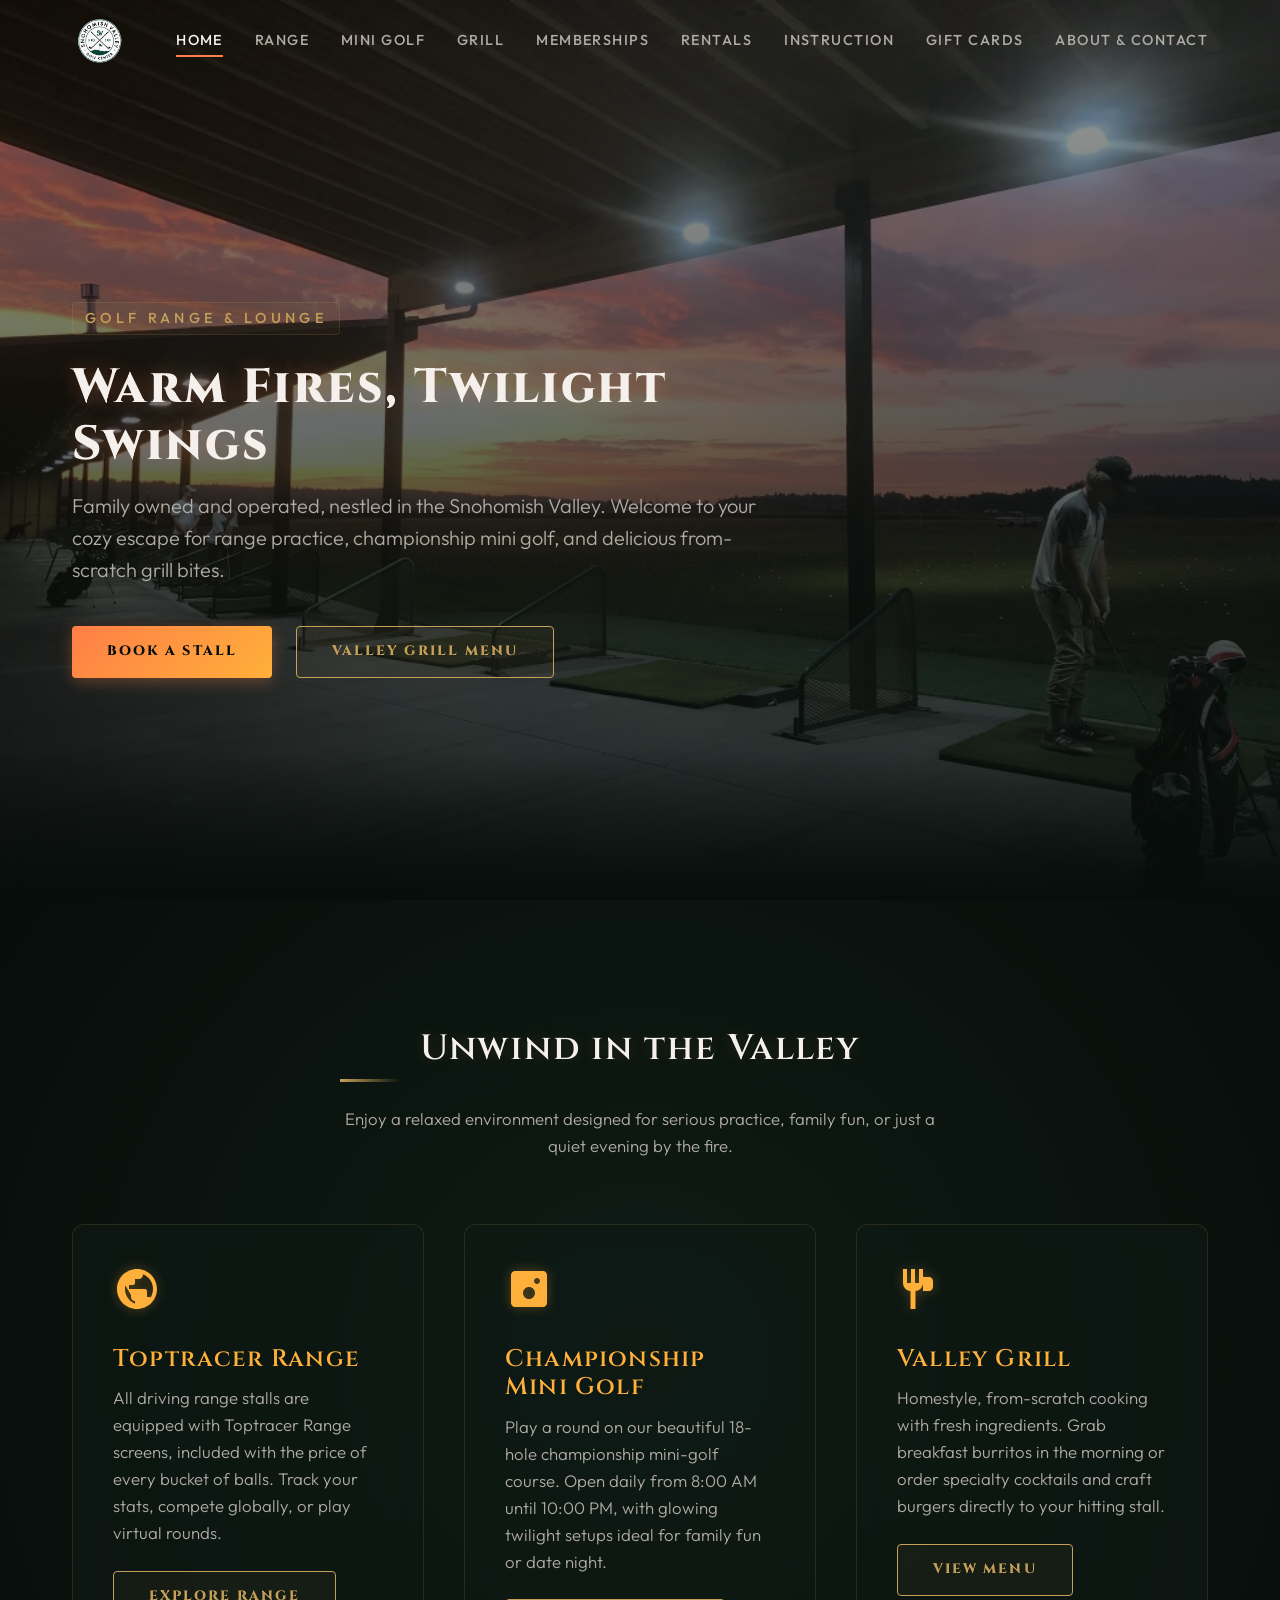
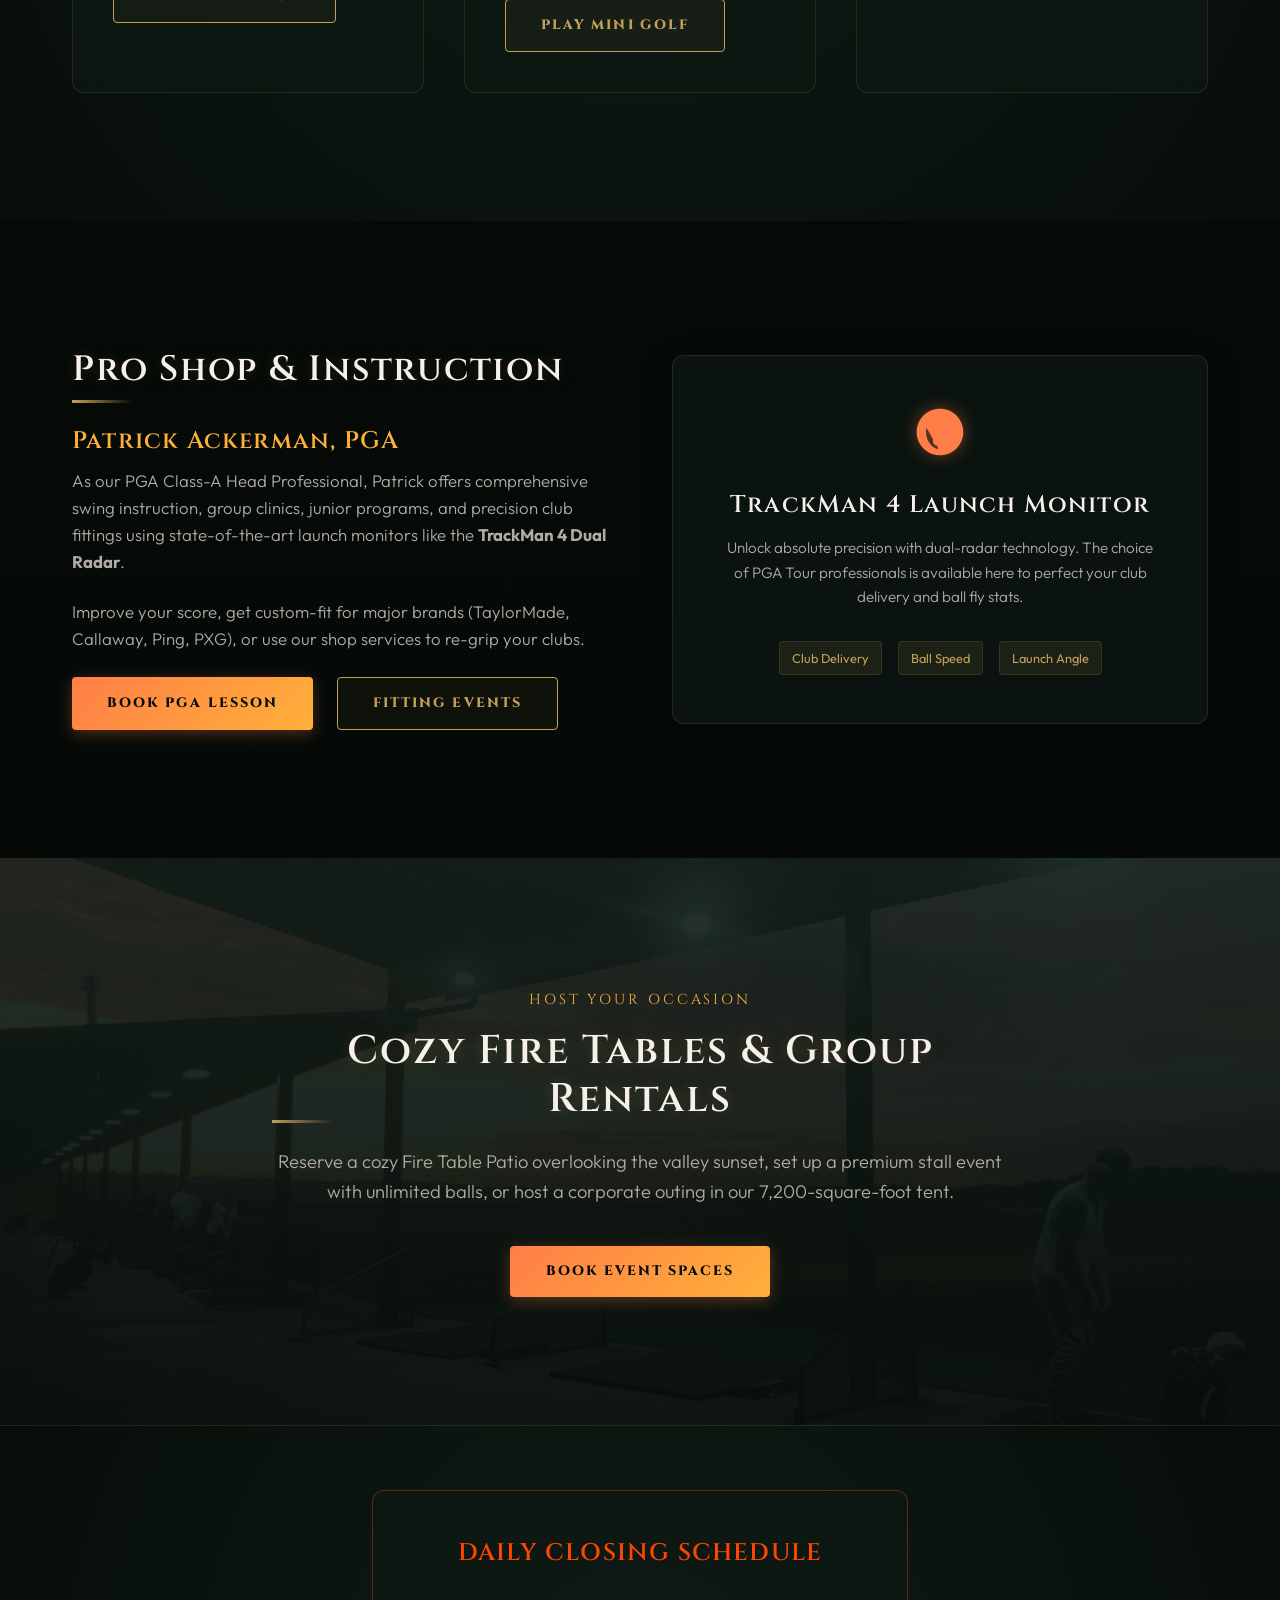
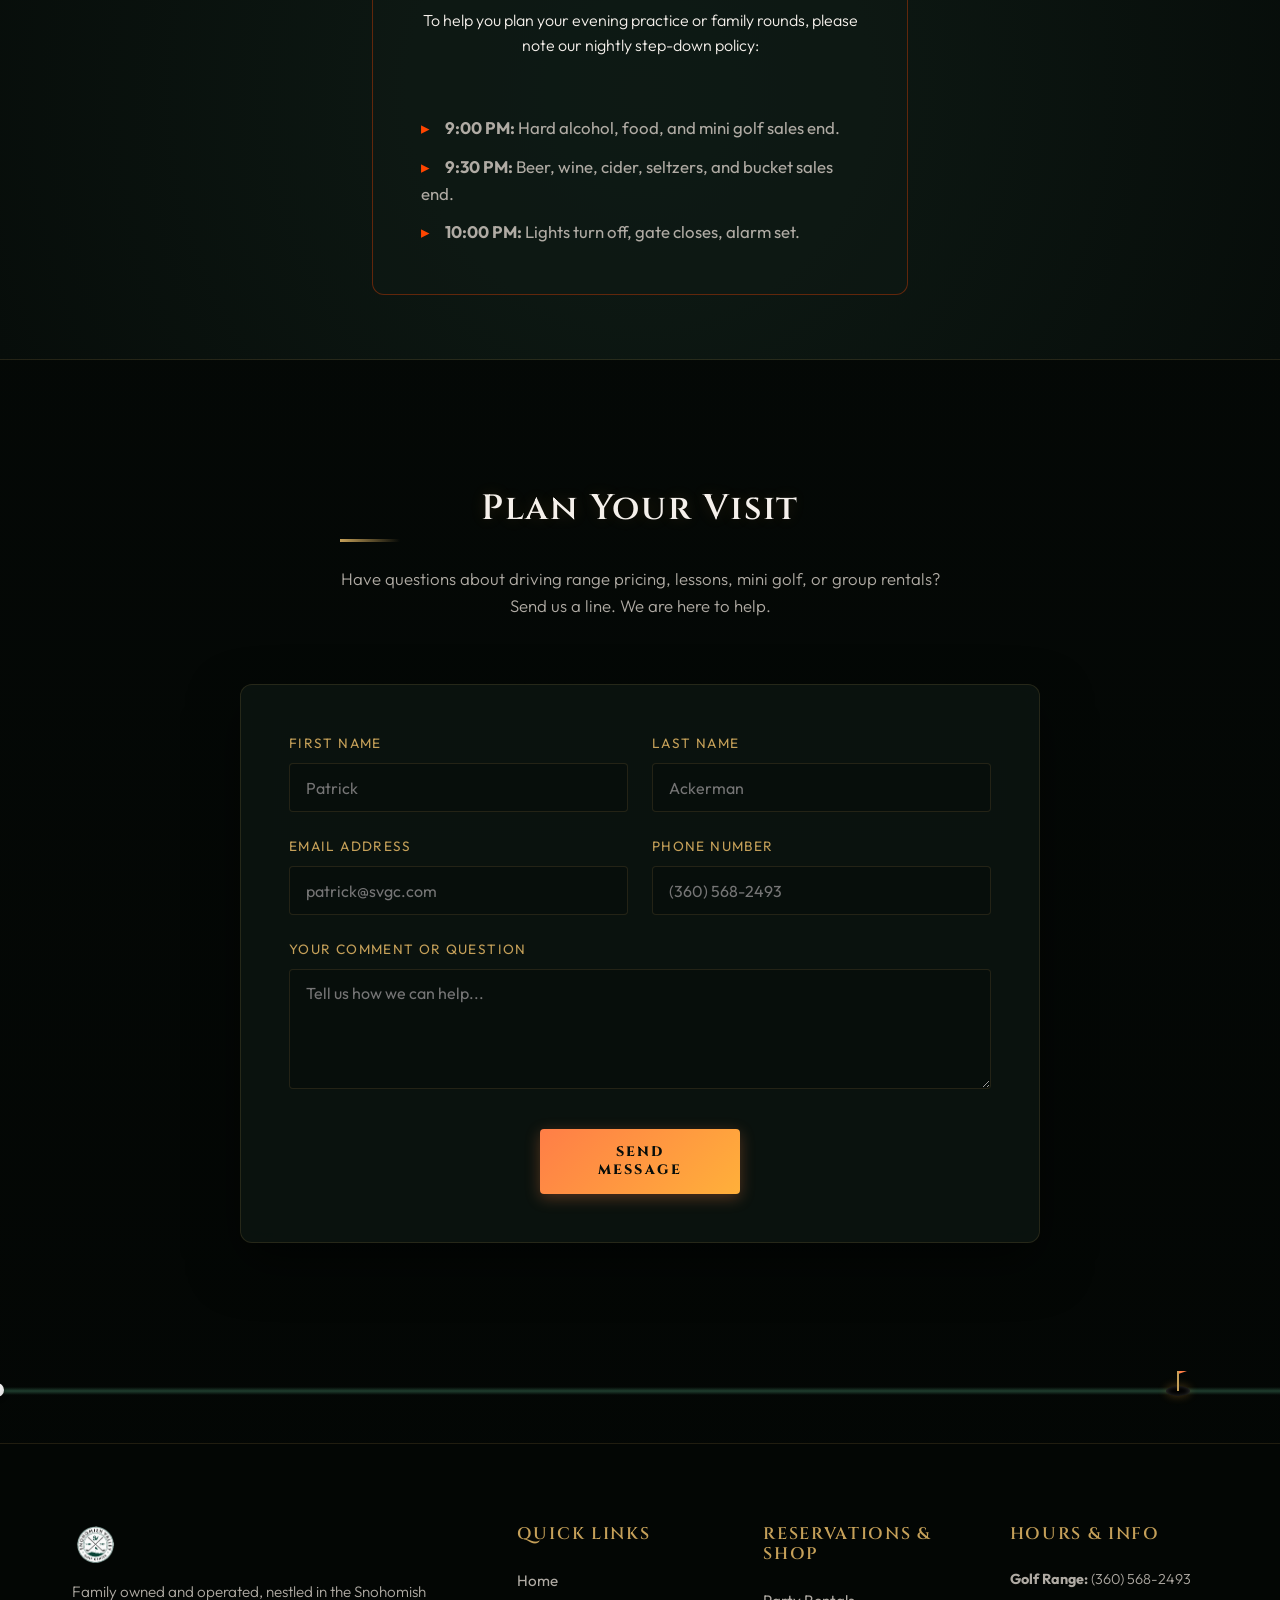
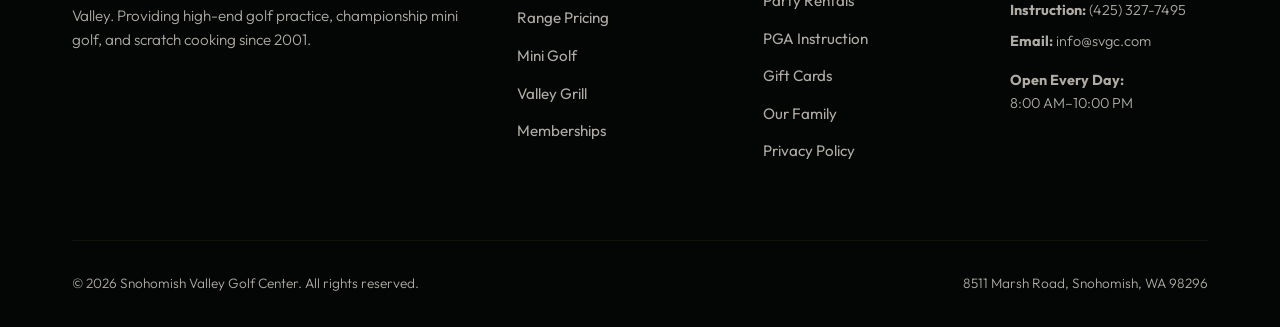
==== index.html @ 96630ccc "Add SVGC logo favicon to all 10 pages" ====
<!DOCTYPE html>
<html lang="en">
<head>
    <meta charset="UTF-8">
    <meta name="viewport" content="width=device-width, initial-scale=1.0">
    <meta name="description" content="Snohomish Valley Golf Center - Family-owned premier golf center in Snohomish, WA. Featuring all-stall Toptracer Range, 18-hole mini golf, TrackMan 4, Valley Grill, and PGA lessons.">
    <title>Snohomish Valley Golf Center | Sunset Range, Mini Golf & Grill</title>
    <link rel="icon" type="image/svg+xml" href="assets/svgc.svg">
    <link rel="stylesheet" href="style.css">
    
    <!-- Structured SEO Local Business Data -->
    <script type="application/ld+json">
    {
      "@context": "https://schema.org",
      "@type": "GolfCourse",
      "name": "Snohomish Valley Golf Center",
      "image": "assets/hero_sunset_range.jpg",
      "@id": "https://snohomishvalleygolfcenter.com/#golfcenter",
      "url": "https://snohomishvalleygolfcenter.com/",
      "telephone": "(360) 568-2493",
      "address": {
        "@type": "PostalAddress",
        "streetAddress": "8511 Marsh Road",
        "addressLocality": "Snohomish",
        "addressRegion": "WA",
        "postalCode": "98296",
        "addressCountry": "US"
      },
      "geo": {
        "@type": "GeoCoordinates",
        "latitude": 47.9022,
        "longitude": -122.1311
      },
      "openingHoursSpecification": {
        "@type": "OpeningHoursSpecification",
        "dayOfWeek": [
          "Monday",
          "Tuesday",
          "Wednesday",
          "Thursday",
          "Friday",
          "Saturday",
          "Sunday"
        ],
        "opens": "08:00",
        "closes": "22:00"
      },
      "sameAs": [
        "https://www.facebook.com/snohomishvalleygolfcenter"
      ]
    }
    </script>
</head>
<body>

    <!-- STICKY NAVIGATION HEADER -->
    <header>
        <div class="container navbar">
            <a href="index.html" class="logo">
                <img src="assets/svgc.svg" alt="Snohomish Valley Golf Center Logo" class="logo-img">
            </a>
            <button class="nav-toggle" aria-label="Toggle Menu">
                <span></span>
                <span></span>
                <span></span>
            </button>
            <ul class="nav-links">
                <li class="active"><a href="index.html">Home</a></li>
                <li><a href="toptracer.html">Range</a></li>
                <li><a href="mini-golf.html">Mini Golf</a></li>
                <li><a href="grill.html">Grill</a></li>
                <li><a href="memberships.html">Memberships</a></li>
                <li><a href="rentals.html">Rentals</a></li>
                <li><a href="pro-shop.html">Instruction</a></li>
                <li><a href="gift-cards.html">Gift Cards</a></li>
                <li><a href="about.html">About & Contact</a></li>
            </ul>
        </div>
    </header>

    <!-- HERO SECTION -->
    <section class="hero">
        <div class="container">
            <div class="hero-content">
                <span class="hero-tagline">Golf Range & Lounge</span>
                <h1>Warm Fires, Twilight Swings</h1>
                <p class="hero-desc">Family owned and operated, nestled in the Snohomish Valley. Welcome to your cozy escape for range practice, championship mini golf, and delicious from-scratch grill bites.</p>
                <div class="btn-group">
                    <a href="toptracer.html" class="btn btn-primary">Book a Stall</a>
                    <a href="grill.html" class="btn btn-secondary">Valley Grill Menu</a>
                </div>
            </div>
        </div>
    </section>

    <!-- CORE FEATURES SECTION -->
    <section class="section section-dark">
        <div class="container">
            <div style="text-align: center; max-width: 600px; margin: 0 auto 4rem auto;">
                <h2>Unwind in the Valley</h2>
                <p>Enjoy a relaxed environment designed for serious practice, family fun, or just a quiet evening by the fire.</p>
            </div>
            
            <div class="glass-grid">
                <!-- Card 1: Toptracer -->
                <div class="glass-card">
                    <svg class="glass-card-icon" viewBox="0 0 24 24">
                        <path d="M12 2C6.48 2 2 6.48 2 12s4.48 10 10 10 10-4.48 10-10S17.52 2 12 2zm1 17.93c-3.95-.49-7-3.85-7-7.93 0-.62.08-1.21.21-1.79L9 15v1c0 1.1.9 2 2 2v1.93zm6.9-2.54c-.26-.81-1-1.39-1.9-1.39h-1v-3c0-.55-.45-1-1-1H8v-2h2c.55 0 1-.45 1-1V7h2c1.1 0 2-.9 2-2v-.41c2.93 1.19 5 4.06 5 7.41 0 2.08-.8 3.97-2.1 5.39z"/>
                    </svg>
                    <h3>Toptracer Range</h3>
                    <p>All driving range stalls are equipped with Toptracer Range screens, included with the price of every bucket of balls. Track your stats, compete globally, or play virtual rounds.</p>
                    <a href="toptracer.html" class="btn btn-secondary">Explore Range</a>
                </div>

                <!-- Card 2: Mini Golf -->
                <div class="glass-card">
                    <svg class="glass-card-icon" viewBox="0 0 24 24">
                        <path d="M19 3H5c-1.1 0-2 .9-2 2v14c0 1.1.9 2 2 2h14c1.1 0 2-.9 2-2V5c0-1.1-.9-2-2-2zm-7 14c-1.66 0-3-1.34-3-3s1.34-3 3-3 3 1.34 3 3-1.34 3-3 3zm4-7.5c-.83 0-1.5-.67-1.5-1.5s.67-1.5 1.5-1.5 1.5.67 1.5 1.5-.67 1.5-1.5 1.5z"/>
                    </svg>
                    <h3>Championship Mini Golf</h3>
                    <p>Play a round on our beautiful 18-hole championship mini-golf course. Open daily from 8:00 AM until 10:00 PM, with glowing twilight setups ideal for family fun or date night.</p>
                    <a href="mini-golf.html" class="btn btn-secondary">Play Mini Golf</a>
                </div>

                <!-- Card 3: Valley Grill -->
                <div class="glass-card">
                    <svg class="glass-card-icon" viewBox="0 0 24 24">
                        <path d="M11 9H9V2H7v7H5V2H3v7c0 2.12 1.66 3.84 3.75 3.97V22h2.5v-9.03C11.34 12.84 13 11.12 13 9V2h-2v7zm5-3h-3v7h3c1.1 0 2-.9 2-2V8c0-1.1-.9-2-2-2z"/>
                    </svg>
                    <h3>Valley Grill</h3>
                    <p>Homestyle, from-scratch cooking with fresh ingredients. Grab breakfast burritos in the morning or order specialty cocktails and craft burgers directly to your hitting stall.</p>
                    <a href="grill.html" class="btn btn-secondary">View Menu</a>
                </div>
            </div>
        </div>
    </section>

    <!-- INSTRUCTION & CLUB SERVICES TEASER -->
    <section class="section">
        <div class="container">
            <div style="display: grid; grid-template-columns: 1fr 1fr; gap: 4rem; align-items: center;">
                <div>
                    <h2>Pro Shop & Instruction</h2>
                    <h3>Patrick Ackerman, PGA</h3>
                    <p>As our PGA Class-A Head Professional, Patrick offers comprehensive swing instruction, group clinics, junior programs, and precision club fittings using state-of-the-art launch monitors like the <strong>TrackMan 4 Dual Radar</strong>.</p>
                    <p>Improve your score, get custom-fit for major brands (TaylorMade, Callaway, Ping, PXG), or use our shop services to re-grip your clubs.</p>
                    <div class="btn-group">
                        <a href="pro-shop.html" class="btn btn-primary">Book PGA Lesson</a>
                        <a href="pro-shop.html#fittings" class="btn btn-secondary">Fitting Events</a>
                    </div>
                </div>
                <div style="background: var(--bg-card); border: 1px solid var(--border-color); border-radius: 12px; padding: 3rem; text-align: center; box-shadow: 0 10px 30px rgba(0,0,0,0.3);">
                    <svg viewBox="0 0 24 24" style="width: 56px; height: 56px; fill: var(--primary-sunset); margin-bottom: 1.5rem; filter: drop-shadow(0 0 8px rgba(255, 126, 71, 0.4));">
                        <path d="M12 2C6.48 2 2 6.48 2 12s4.48 10 10 10 10-4.48 10-10S17.52 2 12 2zm1 17.93c-3.95-.49-7-3.85-7-7.93 0-.62.08-1.21.21-1.79L9 15v1c0 1.1.9 2 2 2v1.93z"/>
                    </svg>
                    <h3 style="font-family: var(--font-heading); color: var(--text-cream); margin-bottom: 1rem;">TrackMan 4 Launch Monitor</h3>
                    <p style="font-size: 0.95rem; margin-bottom: 2rem;">Unlock absolute precision with dual-radar technology. The choice of PGA Tour professionals is available here to perfect your club delivery and ball fly stats.</p>
                    <div style="display: flex; gap: 1rem; justify-content: center; flex-wrap: wrap;">
                        <span style="font-size: 0.8rem; background: rgba(197, 160, 89, 0.1); border: 1px solid var(--border-color); padding: 0.35rem 0.75rem; border-radius: 4px; color: var(--brass-gold);">Club Delivery</span>
                        <span style="font-size: 0.8rem; background: rgba(197, 160, 89, 0.1); border: 1px solid var(--border-color); padding: 0.35rem 0.75rem; border-radius: 4px; color: var(--brass-gold);">Ball Speed</span>
                        <span style="font-size: 0.8rem; background: rgba(197, 160, 89, 0.1); border: 1px solid var(--border-color); padding: 0.35rem 0.75rem; border-radius: 4px; color: var(--brass-gold);">Launch Angle</span>
                    </div>
                </div>
            </div>
        </div>
    </section>

    <!-- EVENT PORTAL CTA -->
    <section class="section section-dark" style="background: linear-gradient(rgba(15, 28, 22, 0.9), rgba(7, 13, 10, 0.95)), url('assets/hero_sunset_range.jpg') no-repeat center center/cover;">
        <div class="container" style="text-align: center; max-width: 800px;">
            <span style="font-family: var(--font-heading); color: var(--secondary-amber); letter-spacing: 0.2em; font-size: 0.9rem; text-transform: uppercase;">Host Your Occasion</span>
            <h2 style="margin-top: 1rem; font-size: 2.5rem; border: none; padding: 0;">Cozy Fire Tables & Group Rentals</h2>
            <p style="margin: 1.5rem 0 2.5rem 0; font-size: 1.15rem;">Reserve a cozy Fire Table Patio overlooking the valley sunset, set up a premium stall event with unlimited balls, or host a corporate outing in our 7,200-square-foot tent.</p>
            <a href="rentals.html" class="btn btn-primary">Book Event Spaces</a>
        </div>
    </section>

    <!-- DAILY CLOSING SCHEDULE NOTICE -->
    <section class="section section-dark" style="padding: 4rem 0; border-top: 1px solid var(--border-color); border-bottom: 1px solid var(--border-color);">
        <div class="container" style="max-width: 600px;">
            <div class="flyer-card" style="border-color: rgba(255, 69, 0, 0.35); padding: 3rem; text-align: center;">
                <h3 style="font-family: var(--font-heading); color: var(--accent-fire); font-size: 1.5rem; margin-bottom: 1rem; border: none; padding: 0; text-transform: uppercase; letter-spacing: 0.05em;">Daily Closing Schedule</h3>
                <p style="font-size: 1rem; color: var(--text-cream); margin-bottom: 2rem; max-width: 500px; margin-left: auto; margin-right: auto;">To help you plan your evening practice or family rounds, please note our nightly step-down policy:</p>
                <ul style="font-size: 1.05rem; color: var(--text-muted); list-style: none; padding: 0; display: inline-flex; flex-direction: column; gap: 0.75rem; text-align: left;">
                    <li><span style="color: var(--accent-fire); margin-right: 0.75rem;">&#9656;</span> <strong>9:00 PM:</strong> Hard alcohol, food, and mini golf sales end.</li>
                    <li><span style="color: var(--accent-fire); margin-right: 0.75rem;">&#9656;</span> <strong>9:30 PM:</strong> Beer, wine, cider, seltzers, and bucket sales end.</li>
                    <li><span style="color: var(--accent-fire); margin-right: 0.75rem;">&#9656;</span> <strong>10:00 PM:</strong> Lights turn off, gate closes, alarm set.</li>
                </ul>
            </div>
        </div>
    </section>

    <!-- CONTACT FORM SECTION -->
    <section class="section" id="contact">
        <div class="container">
            <div style="text-align: center; max-width: 600px; margin: 0 auto 4rem auto;">
                <h2>Plan Your Visit</h2>
                <p>Have questions about driving range pricing, lessons, mini golf, or group rentals? Send us a line. We are here to help.</p>
            </div>
            
            <div class="contact-form-wrapper">
                <form class="svgc-form" id="mainContactForm">
                    <div class="form-grid">
                        <div class="form-group">
                            <label for="firstName">First Name</label>
                            <input type="text" id="firstName" class="form-control" placeholder="Patrick" required>
                        </div>
                        <div class="form-group">
                            <label for="lastName">Last Name</label>
                            <input type="text" id="lastName" class="form-control" placeholder="Ackerman" required>
                        </div>
                        <div class="form-group">
                            <label for="email">Email Address</label>
                            <input type="email" id="email" class="form-control" placeholder="patrick@svgc.com" required>
                        </div>
                        <div class="form-group">
                            <label for="phone">Phone Number</label>
                            <input type="tel" id="phone" class="form-control" placeholder="(360) 568-2493">
                        </div>
                        <div class="form-group form-full">
                            <label for="message">Your Comment or Question</label>
                            <textarea id="message" class="form-control" placeholder="Tell us how we can help..." required></textarea>
                        </div>
                        <div class="form-full" style="text-align: center; margin-top: 1rem;">
                            <button type="submit" class="btn btn-primary" style="width: 200px;">Send Message</button>
                        </div>
                    </div>
                </form>
            </div>
        </div>
    </section>

    <!-- PERFECT PUTT ANIMATED SEPARATOR -->
    <div class="putt-track-container">
        <div class="putt-track">
            <div class="putt-ball"></div>
            <div class="putt-hole"></div>
            <div class="putt-flag"></div>
        </div>
    </div>

    <!-- GLOBAL FOOTER -->
    <footer>
        <div class="container">
            <div class="footer-grid">
                <div class="footer-info-col">
                    <a href="index.html" class="logo" style="margin-bottom: 1rem;">
                        <img src="assets/svgc.svg" alt="Snohomish Valley Golf Center Logo" class="logo-img" style="height: 40px;">
                    </a>
                    <p>Family owned and operated, nestled in the Snohomish Valley. Providing high-end golf practice, championship mini golf, and scratch cooking since 2001.</p>
                </div>
                <div class="footer-col">
                    <h4>Quick Links</h4>
                    <ul class="footer-links">
                        <li><a href="index.html">Home</a></li>
                        <li><a href="toptracer.html">Range Pricing</a></li>
                        <li><a href="mini-golf.html">Mini Golf</a></li>
                        <li><a href="grill.html">Valley Grill</a></li>
                        <li><a href="memberships.html">Memberships</a></li>
                    </ul>
                </div>
                <div class="footer-col">
                    <h4>Reservations & Shop</h4>
                    <ul class="footer-links">
                        <li><a href="rentals.html">Party Rentals</a></li>
                        <li><a href="pro-shop.html">PGA Instruction</a></li>
                        <li><a href="gift-cards.html">Gift Cards</a></li>
                        <li><a href="about.html">Our Family</a></li>
                        <li><a href="privacy.html">Privacy Policy</a></li>
                    </ul>
                </div>
                <div class="footer-col">
                    <h4>Hours & Info</h4>
                    <p style="font-size: 0.9rem; margin-bottom: 0.5rem;"><strong>Golf Range:</strong> (360) 568-2493</p>
                    <p style="font-size: 0.9rem; margin-bottom: 0.5rem;"><strong>Instruction:</strong> (425) 327-7495</p>
                    <p style="font-size: 0.9rem; margin-bottom: 1rem;"><strong>Email:</strong> info@svgc.com</p>
                    <p style="font-size: 0.9rem;"><strong>Open Every Day:</strong><br>8:00 AM–10:00 PM</p>
                </div>
            </div>
            <div class="footer-bottom">
                <p>&copy; 2026 Snohomish Valley Golf Center. All rights reserved.</p>
                <p>8511 Marsh Road, Snohomish, WA 98296</p>
            </div>
        </div>
    </footer>

    <script src="app.js"></script>
</body>
</html>
---- style.css ----
@import url('https://fonts.googleapis.com/css2?family=Cinzel:wght@400;600;800&family=Outfit:wght@300;400;500;700&display=swap');

/* --- DESIGN SYSTEM TOKENS --- */
:root {
    /* Color Palette */
    --bg-dark: #070d0a;          /* Deep forest-black */
    --bg-dark-gradient: linear-gradient(180deg, #070d0a 0%, #030604 100%);
    --bg-card: rgba(15, 26, 21, 0.65); /* Glassmorphic dark emerald-tinted panel */
    --bg-card-hover: rgba(22, 38, 31, 0.8);
    
    --primary-sunset: #ff7e47;   /* Rich sunset orange */
    --secondary-amber: #ffb03a;  /* Warm twilight amber */
    --accent-fire: #ff4500;      /* Glowing ember orange */
    --brass-gold: #c5a059;       /* Brass metal accent */
    --grass-green: #1f3d2e;      /* Muted turf green */
    
    --text-cream: #f5f0eb;       /* Soft glowing text */
    --text-muted: #b0aba4;       /* Muted gray-gold text */
    --border-color: rgba(197, 160, 89, 0.15); /* Muted brass outline */
    --border-hover: rgba(197, 160, 89, 0.4);
    
    /* Typography */
    --font-heading: 'Cinzel', serif;
    --font-body: 'Outfit', sans-serif;
    
    /* Layout */
    --container-width: 1200px;
    --header-height: 80px;
    --transition-smooth: all 0.4s cubic-bezier(0.16, 1, 0.3, 1);
}

/* --- BASE & RESET --- */
* {
    margin: 0;
    padding: 0;
    box-sizing: border-box;
}

html {
    scroll-behavior: smooth;
    font-size: 16px;
    background-color: var(--bg-dark);
}

body {
    font-family: var(--font-body);
    background: var(--bg-dark-gradient);
    color: var(--text-cream);
    line-height: 1.6;
    overflow-x: hidden;
    -webkit-font-smoothing: antialiased;
}

/* --- TYPOGRAPHY --- */
h1, h2, h3, h4, h5, h6 {
    font-family: var(--font-heading);
    color: var(--text-cream);
    font-weight: 600;
    letter-spacing: 0.05em;
    line-height: 1.2;
}

h1 {
    font-size: 3rem;
    font-weight: 800;
    text-shadow: 0 0 20px rgba(255, 126, 71, 0.3);
    margin-bottom: 1rem;
}

h2 {
    font-size: 2.2rem;
    text-shadow: 0 0 15px rgba(255, 176, 58, 0.15);
    position: relative;
    padding-bottom: 0.75rem;
    margin-bottom: 1.5rem;
}

h2::after {
    content: '';
    position: absolute;
    bottom: 0;
    left: 0;
    width: 60px;
    height: 3px;
    background: linear-gradient(90deg, var(--brass-gold), transparent);
}

h3 {
    font-size: 1.5rem;
    color: var(--secondary-amber);
    margin-bottom: 0.75rem;
}

p {
    font-size: 1.05rem;
    color: var(--text-muted);
    font-weight: 300;
    margin-bottom: 1.5rem;
}

a {
    color: var(--brass-gold);
    text-decoration: none;
    transition: var(--transition-smooth);
}

a:hover {
    color: var(--primary-sunset);
}

/* --- STRUCTURE --- */
.container {
    max-width: var(--container-width);
    margin: 0 auto;
    padding: 0 2rem;
    width: 100%;
}

.section {
    padding: 8rem 0;
    position: relative;
}

.section-dark {
    background: radial-gradient(circle at center, #0f1c16 0%, #070d0a 100%);
}

/* --- HEADER & NAVIGATION --- */
header {
    position: fixed;
    top: 0;
    left: 0;
    width: 100%;
    height: var(--header-height);
    z-index: 1000;
    transition: var(--transition-smooth);
    border-bottom: 1px solid transparent;
}

header.scrolled {
    background: rgba(7, 13, 10, 0.85);
    backdrop-filter: blur(12px);
    border-bottom: 1px solid var(--border-color);
    box-shadow: 0 10px 30px rgba(0, 0, 0, 0.5);
}

.navbar {
    display: flex;
    justify-content: space-between;
    align-items: center;
    height: 100%;
}

.logo {
    display: flex;
    align-items: center;
    gap: 0.75rem;
}

.logo-img {
    height: 48px;
    width: auto;
    max-height: 100%;
    transition: var(--transition-smooth);
}

.logo-img:hover {
    filter: drop-shadow(0 0 8px rgba(255, 176, 58, 0.4));
}

.logo-icon {
    width: 32px;
    height: 32px;
    fill: var(--primary-sunset);
    filter: drop-shadow(0 0 8px var(--primary-sunset));
}

.logo-text {
    font-family: var(--font-heading);
    font-size: 1.25rem;
    font-weight: 800;
    text-transform: uppercase;
    letter-spacing: 0.1em;
    color: var(--text-cream);
    display: flex;
    flex-direction: column;
}

.logo-sub {
    font-size: 0.65rem;
    font-family: var(--font-body);
    color: var(--brass-gold);
    letter-spacing: 0.2em;
}

.nav-links {
    display: flex;
    gap: 2rem;
    list-style: none;
    align-items: center;
}

.nav-links a {
    font-size: 0.9rem;
    font-weight: 500;
    text-transform: uppercase;
    letter-spacing: 0.1em;
    color: var(--text-muted);
    padding: 0.5rem 0;
    position: relative;
}

.nav-links a::after {
    content: '';
    position: absolute;
    bottom: 0;
    left: 0;
    width: 0;
    height: 2px;
    background: var(--primary-sunset);
    transition: var(--transition-smooth);
}

.nav-links a:hover,
.nav-links li.active a {
    color: var(--text-cream);
}

.nav-links a:hover::after,
.nav-links li.active a::after {
    width: 100%;
}

/* Mobile Nav Toggle */
.nav-toggle {
    display: none;
    background: none;
    border: none;
    cursor: pointer;
    padding: 0.5rem;
}

.nav-toggle span {
    display: block;
    width: 25px;
    height: 2px;
    background-color: var(--text-cream);
    margin: 5px 0;
    transition: var(--transition-smooth);
}

/* --- HERO BANNER --- */
.hero {
    min-height: 100vh;
    display: flex;
    align-items: center;
    position: relative;
    overflow: hidden;
    padding-top: var(--header-height);
    background: linear-gradient(rgba(7, 13, 10, 0.4), rgba(7, 13, 10, 0.85)), url('assets/hero_sunset_range.jpg') no-repeat center center/cover;
}

.hero::after {
    content: '';
    position: absolute;
    bottom: 0;
    left: 0;
    width: 100%;
    height: 150px;
    background: linear-gradient(to top, var(--bg-dark), transparent);
    z-index: 2;
}

.hero-content {
    position: relative;
    z-index: 3;
    max-width: 700px;
}

.hero-tagline {
    font-size: 0.9rem;
    text-transform: uppercase;
    letter-spacing: 0.3em;
    color: var(--brass-gold);
    margin-bottom: 1.5rem;
    font-weight: 500;
    display: inline-block;
    padding: 0.25rem 0.75rem;
    border: 1px solid var(--border-color);
    background: rgba(197, 160, 89, 0.05);
    border-radius: 4px;
}

.hero-desc {
    font-size: 1.25rem;
    color: var(--text-muted);
    margin-bottom: 2.5rem;
}

/* --- GLASS CARDS & LAYOUTS --- */
.glass-grid {
    display: grid;
    grid-template-columns: repeat(auto-fit, minmax(320px, 1fr));
    gap: 2.5rem;
    margin-top: 3.5rem;
}

.glass-card {
    background: var(--bg-card);
    backdrop-filter: blur(12px);
    -webkit-backdrop-filter: blur(12px);
    border: 1px solid var(--border-color);
    border-radius: 12px;
    padding: 2.5rem;
    transition: var(--transition-smooth);
    position: relative;
    overflow: hidden;
}

.glass-card::before {
    content: '';
    position: absolute;
    top: 0;
    left: 0;
    width: 100%;
    height: 100%;
    background: linear-gradient(135deg, rgba(255, 126, 71, 0.05), transparent 60%);
    opacity: 0;
    transition: var(--transition-smooth);
}

.glass-card:hover {
    transform: translateY(-8px);
    border-color: var(--border-hover);
    box-shadow: 0 15px 40px rgba(0, 0, 0, 0.4), 0 0 20px rgba(255, 126, 71, 0.1);
}

.glass-card:hover::before {
    opacity: 1;
}

.glass-card-icon {
    width: 48px;
    height: 48px;
    fill: var(--secondary-amber);
    margin-bottom: 1.5rem;
    filter: drop-shadow(0 0 6px rgba(255, 176, 58, 0.3));
}

/* --- BUTTONS (SVGC STYLE) --- */
.btn {
    display: inline-flex;
    align-items: center;
    justify-content: center;
    padding: 0.9rem 2.2rem;
    font-family: var(--font-heading);
    font-size: 0.85rem;
    font-weight: 800;
    text-transform: uppercase;
    letter-spacing: 0.15em;
    border-radius: 4px;
    cursor: pointer;
    transition: var(--transition-smooth);
    position: relative;
    overflow: hidden;
}

.btn-primary {
    background: linear-gradient(135deg, var(--primary-sunset) 0%, var(--secondary-amber) 100%);
    color: #070d0a;
    border: none;
    box-shadow: 0 4px 15px rgba(255, 126, 71, 0.3);
}

.btn-primary:hover {
    transform: translateY(-2px);
    box-shadow: 0 6px 20px rgba(255, 126, 71, 0.5), 0 0 15px rgba(255, 176, 58, 0.2);
}

.btn-secondary {
    background: transparent;
    color: var(--brass-gold);
    border: 1px solid var(--brass-gold);
    background: rgba(197, 160, 89, 0.05);
}

.btn-secondary:hover {
    background: var(--brass-gold);
    color: #070d0a;
    transform: translateY(-2px);
    box-shadow: 0 4px 15px rgba(197, 160, 89, 0.3);
}

.btn-group {
    display: flex;
    gap: 1.5rem;
    flex-wrap: wrap;
}

/* --- FORMS & INPUTS --- */
.contact-form-wrapper {
    background: var(--bg-card);
    backdrop-filter: blur(12px);
    -webkit-backdrop-filter: blur(12px);
    border: 1px solid var(--border-color);
    border-radius: 12px;
    padding: 3rem;
    max-width: 800px;
    margin: 0 auto;
    box-shadow: 0 20px 50px rgba(0,0,0,0.5);
}

.form-grid {
    display: grid;
    grid-template-columns: repeat(2, 1fr);
    gap: 1.5rem;
}

.form-full {
    grid-column: span 2;
}

.form-group {
    display: flex;
    flex-direction: column;
    gap: 0.5rem;
}

.form-group label {
    font-size: 0.85rem;
    text-transform: uppercase;
    letter-spacing: 0.1em;
    color: var(--brass-gold);
}

.form-control {
    background: rgba(7, 13, 10, 0.6);
    border: 1px solid var(--border-color);
    border-radius: 4px;
    padding: 0.85rem 1rem;
    font-family: var(--font-body);
    font-size: 1rem;
    color: var(--text-cream);
    outline: none;
    transition: var(--transition-smooth);
}

.form-control:focus {
    border-color: var(--secondary-amber);
    box-shadow: 0 0 10px rgba(255, 176, 58, 0.2);
    background: rgba(7, 13, 10, 0.9);
}

textarea.form-control {
    resize: vertical;
    min-height: 120px;
}

/* --- FOOTER & PERFECT PUTT ANIMATION --- */
footer {
    background: #030604;
    border-top: 1px solid var(--border-color);
    padding: 5rem 0 2rem 0;
    position: relative;
    overflow: hidden;
}

.footer-grid {
    display: grid;
    grid-template-columns: 2fr repeat(3, 1fr);
    gap: 3rem;
    margin-bottom: 4rem;
}

.footer-info-col p {
    margin-top: 1rem;
    font-size: 0.95rem;
}

.footer-col h4 {
    font-size: 1.05rem;
    margin-bottom: 1.5rem;
    color: var(--brass-gold);
    text-transform: uppercase;
    letter-spacing: 0.1em;
}

.footer-links {
    list-style: none;
}

.footer-links li {
    margin-bottom: 0.75rem;
}

.footer-links a {
    color: var(--text-muted);
    font-size: 0.95rem;
}

.footer-links a:hover {
    color: var(--primary-sunset);
    padding-left: 5px;
}

.footer-bottom {
    border-top: 1px solid rgba(197, 160, 89, 0.08);
    padding-top: 2rem;
    display: flex;
    justify-content: space-between;
    align-items: center;
    flex-wrap: wrap;
    gap: 1rem;
}

.footer-bottom p {
    font-size: 0.85rem;
    margin: 0;
}

/* Perfect Putt Track */
.putt-track-container {
    width: 100%;
    height: 40px;
    background: linear-gradient(180deg, transparent 40%, var(--grass-green) 50%, transparent 60%);
    position: relative;
    margin-bottom: 2rem;
    overflow: hidden;
}

.putt-track {
    max-width: var(--container-width);
    margin: 0 auto;
    position: relative;
    height: 100%;
}

.putt-hole {
    position: absolute;
    right: 50px;
    top: 50%;
    transform: translateY(-50%);
    width: 24px;
    height: 10px;
    background: #000;
    border-radius: 50%;
    box-shadow: inset 0 0 5px rgba(255,255,255,0.2), 0 0 10px rgba(255, 176, 58, 0.3);
}

.putt-flag {
    position: absolute;
    right: 61px;
    bottom: 20px;
    width: 2px;
    height: 25px;
    background-color: var(--brass-gold);
    transform-origin: bottom center;
}

.putt-flag::after {
    content: '';
    position: absolute;
    left: 2px;
    top: 0;
    width: 12px;
    height: 8px;
    background-color: var(--primary-sunset);
    clip-path: polygon(0 0, 100% 50%, 0 100%);
}

.putt-ball {
    position: absolute;
    left: -50px;
    top: 12px;
    width: 14px;
    height: 14px;
    background: radial-gradient(circle at 30% 30%, #ffffff 0%, #d8d8d8 100%);
    border-radius: 50%;
    box-shadow: 0 2px 4px rgba(0,0,0,0.5);
    animation: roll-putt 12s cubic-bezier(0.25, 0.46, 0.45, 0.94) infinite;
}

/* Flag flutter animations when ball sinks */
.flag-vibe {
    animation: flag-shake 0.5s ease-in-out;
}

/* CSS Animations */
@keyframes roll-putt {
    0% {
        left: -30px;
        transform: rotate(0deg);
        opacity: 1;
    }
    45% {
        left: calc(100% - 63px);
        transform: rotate(720deg);
        opacity: 1;
        top: 12px;
    }
    48% {
        left: calc(100% - 62px);
        transform: rotate(740deg) scale(0.8);
        opacity: 0;
        top: 17px;
    }
    90% {
        opacity: 0;
    }
    100% {
        left: -30px;
        transform: rotate(0deg);
        opacity: 0;
    }
}

@keyframes flag-shake {
    0%, 100% { transform: rotate(0deg); }
    20%, 60% { transform: rotate(-8deg); }
    40%, 80% { transform: rotate(5deg); }
}

/* --- DYNAMIC PRICING TOGGLE WIDGET --- */
.price-toggle-container {
    display: flex;
    justify-content: center;
    align-items: center;
    gap: 1rem;
    margin-bottom: 2.5rem;
}

.toggle-label {
    font-size: 0.95rem;
    font-weight: 500;
    text-transform: uppercase;
    letter-spacing: 0.1em;
}

.toggle-switch {
    position: relative;
    display: inline-block;
    width: 60px;
    height: 34px;
}

.toggle-switch input {
    opacity: 0;
    width: 0;
    height: 0;
}

.toggle-slider {
    position: absolute;
    cursor: pointer;
    top: 0;
    left: 0;
    right: 0;
    bottom: 0;
    background-color: var(--bg-dark);
    border: 1px solid var(--border-color);
    transition: .4s;
    border-radius: 34px;
}

.toggle-slider:before {
    position: absolute;
    content: "";
    height: 26px;
    width: 26px;
    left: 3px;
    bottom: 3px;
    background-color: var(--brass-gold);
    transition: .4s;
    border-radius: 50%;
}

input:checked + .toggle-slider {
    background-color: var(--grass-green);
    border-color: var(--secondary-amber);
}

input:checked + .toggle-slider:before {
    transform: translateX(26px);
    background-color: var(--secondary-amber);
}

.price-card {
    display: flex;
    justify-content: space-between;
    align-items: center;
    padding: 1.25rem 2rem;
    background: rgba(7, 13, 10, 0.4);
    border: 1px solid var(--border-color);
    border-radius: 8px;
    margin-bottom: 1rem;
    transition: var(--transition-smooth);
}

.price-card:hover {
    border-color: var(--border-hover);
    background: rgba(22, 38, 31, 0.2);
}

.price-item-name {
    font-family: var(--font-heading);
    font-size: 1.15rem;
    color: var(--text-cream);
}

.price-amount {
    font-family: var(--font-heading);
    font-size: 1.5rem;
    color: var(--secondary-amber);
    font-weight: bold;
}

/* --- TABBED RENTALS INTERFACE --- */
.tabs-nav {
    display: flex;
    justify-content: center;
    gap: 1rem;
    border-bottom: 1px solid var(--border-color);
    padding-bottom: 1rem;
    margin-bottom: 3rem;
    flex-wrap: wrap;
}

.tab-btn {
    background: none;
    border: none;
    font-family: var(--font-heading);
    font-size: 0.95rem;
    text-transform: uppercase;
    letter-spacing: 0.1em;
    color: var(--text-muted);
    padding: 0.75rem 1.5rem;
    cursor: pointer;
    transition: var(--transition-smooth);
    border-radius: 4px;
}

.tab-btn:hover,
.tab-btn.active {
    color: var(--secondary-amber);
    background: rgba(255, 176, 58, 0.05);
}

.tab-btn.active {
    box-shadow: inset 0 -2px var(--secondary-amber);
}

.tab-content {
    display: none;
}

.tab-content.active {
    display: grid;
    grid-template-columns: 1.2fr 1fr;
    gap: 3.5rem;
    align-items: start;
    animation: fadeIn 0.6s ease;
}

@keyframes fadeIn {
    from { opacity: 0; transform: translateY(10px); }
    to { opacity: 1; transform: translateY(0); }
}

/* --- RESPONSIVE MEDIA QUERIES --- */
@media (max-width: 992px) {
    h1 { font-size: 2.5rem; }
    h2 { font-size: 1.8rem; }
    
    .section { padding: 5rem 0; }
    
    .tab-content.active {
        grid-template-columns: 1fr;
        gap: 2.5rem;
    }
}

@media (max-width: 768px) {
    :root {
        --header-height: 70px;
    }
    
    .nav-toggle {
        display: block;
        z-index: 1001;
    }
    
    .nav-links {
        position: fixed;
        top: 0;
        right: -100%;
        width: 80%;
        max-width: 300px;
        height: 100vh;
        background: #070d0a;
        border-left: 1px solid var(--border-color);
        flex-direction: column;
        justify-content: center;
        align-items: center;
        gap: 2.5rem;
        transition: var(--transition-smooth);
        box-shadow: -10px 0 30px rgba(0,0,0,0.5);
    }
    
    .nav-links.active {
        right: 0;
    }
    
    .hero {
        padding-top: var(--header-height);
        text-align: center;
    }
    
    .hero-content {
        margin: 0 auto;
    }
    
    .btn-group {
        justify-content: center;
    }
    
    .form-grid {
        grid-template-columns: 1fr;
    }
    
    .form-full {
        grid-column: span 1;
    }
    
    .footer-grid {
        grid-template-columns: 1fr;
        gap: 2.5rem;
    }
}

/* --- FLYERS & MEDIA INTEGRATION --- */
.flyer-card {
    background: var(--bg-card);
    border: 1px solid var(--border-color);
    border-radius: 12px;
    padding: 1.5rem;
    display: flex;
    flex-direction: column;
    gap: 1.5rem;
    transition: var(--transition-smooth);
    height: auto;
}
.flyer-card:hover {
    border-color: var(--border-hover);
    box-shadow: 0 10px 30px rgba(0,0,0,0.5), 0 0 20px rgba(255, 126, 71, 0.15);
}
.flyer-img {
    width: 100%;
    height: auto;
    flex-shrink: 0;
    border-radius: 6px;
    border: 1px solid rgba(197, 160, 89, 0.25);
    transition: var(--transition-smooth);
}
.flyer-card:hover .flyer-img {
    border-color: var(--secondary-amber);
    transform: scale(1.01);
}
.grid-2-cols {
    display: grid;
    grid-template-columns: 1.2fr 1fr;
    gap: 3rem;
    align-items: start;
}
.grid-equal-2 {
    display: grid;
    grid-template-columns: 1fr 1fr;
    gap: 2.5rem;
}
.grid-3-cols {
    display: grid;
    grid-template-columns: repeat(auto-fit, minmax(280px, 1fr));
    gap: 2rem;
}
@media (max-width: 992px) {
    .grid-2-cols, .grid-equal-2 {
        grid-template-columns: 1fr;
        gap: 2.5rem;
    }
}
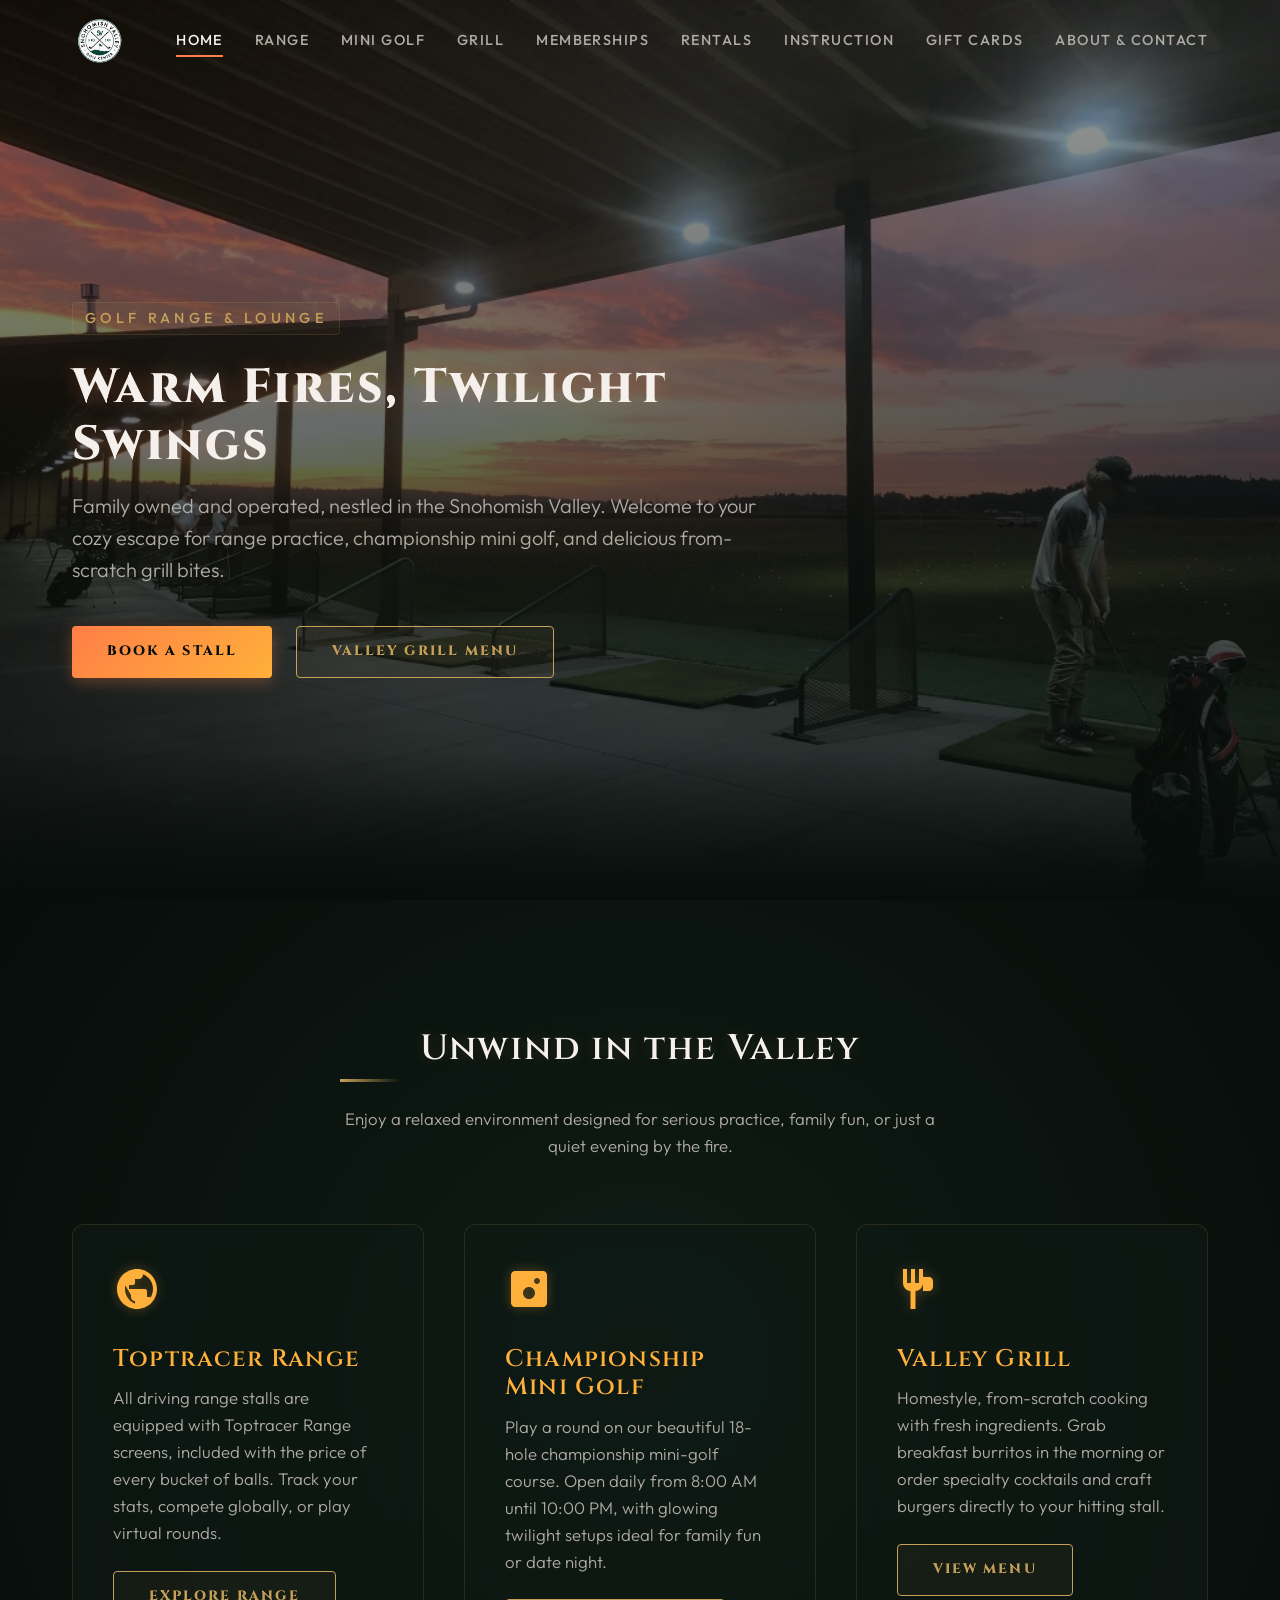
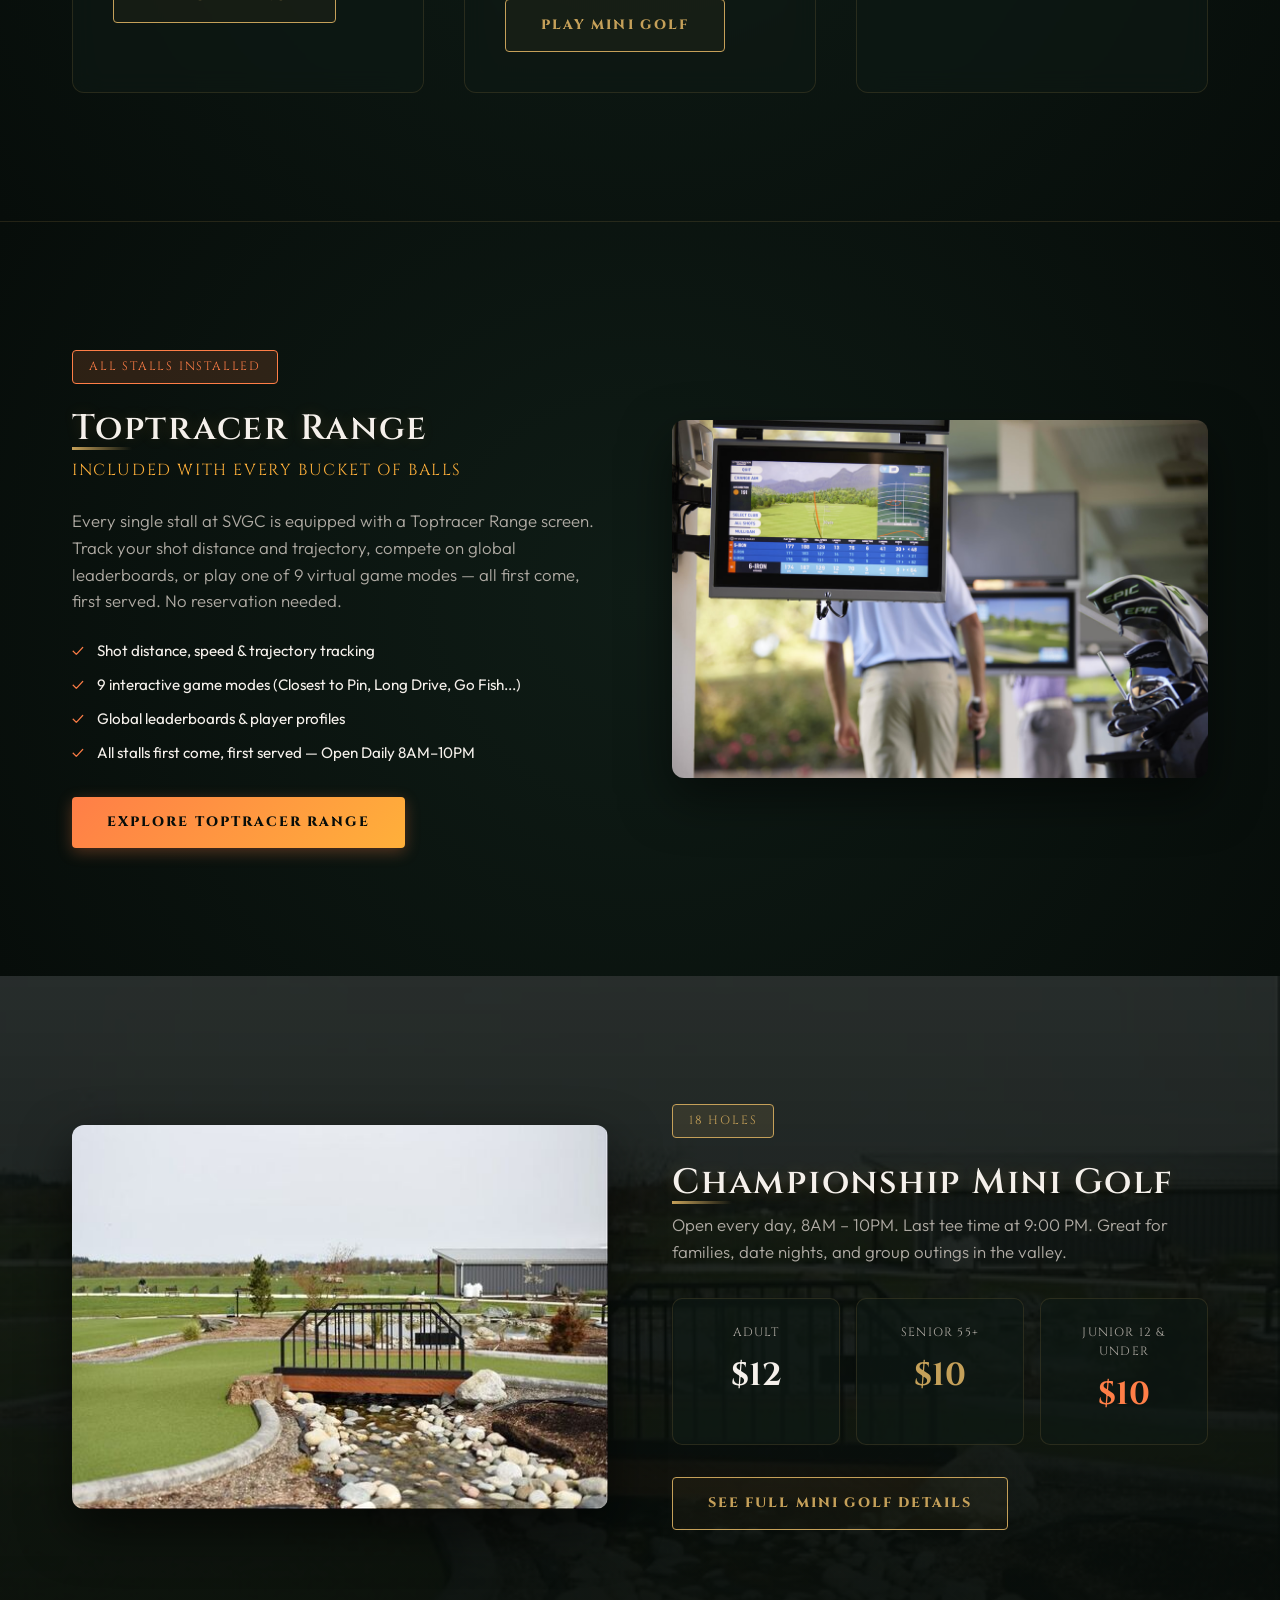
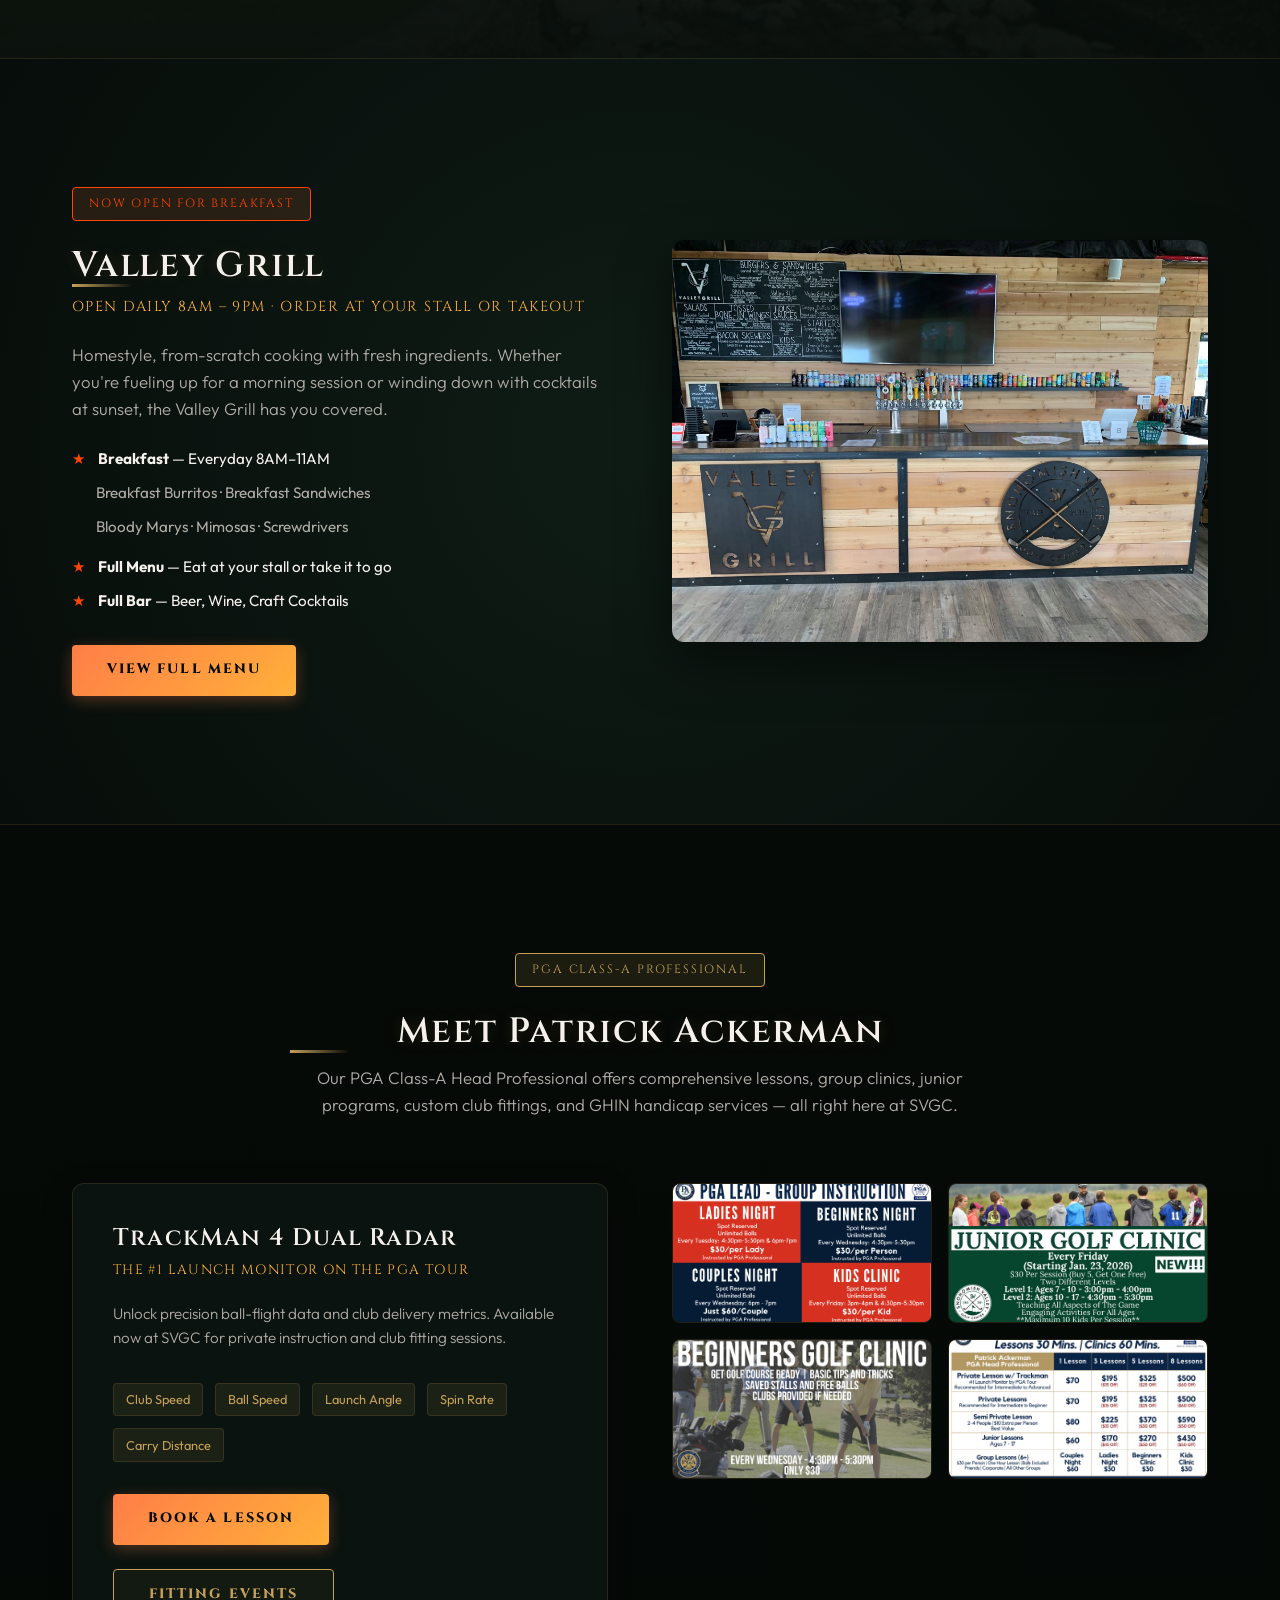
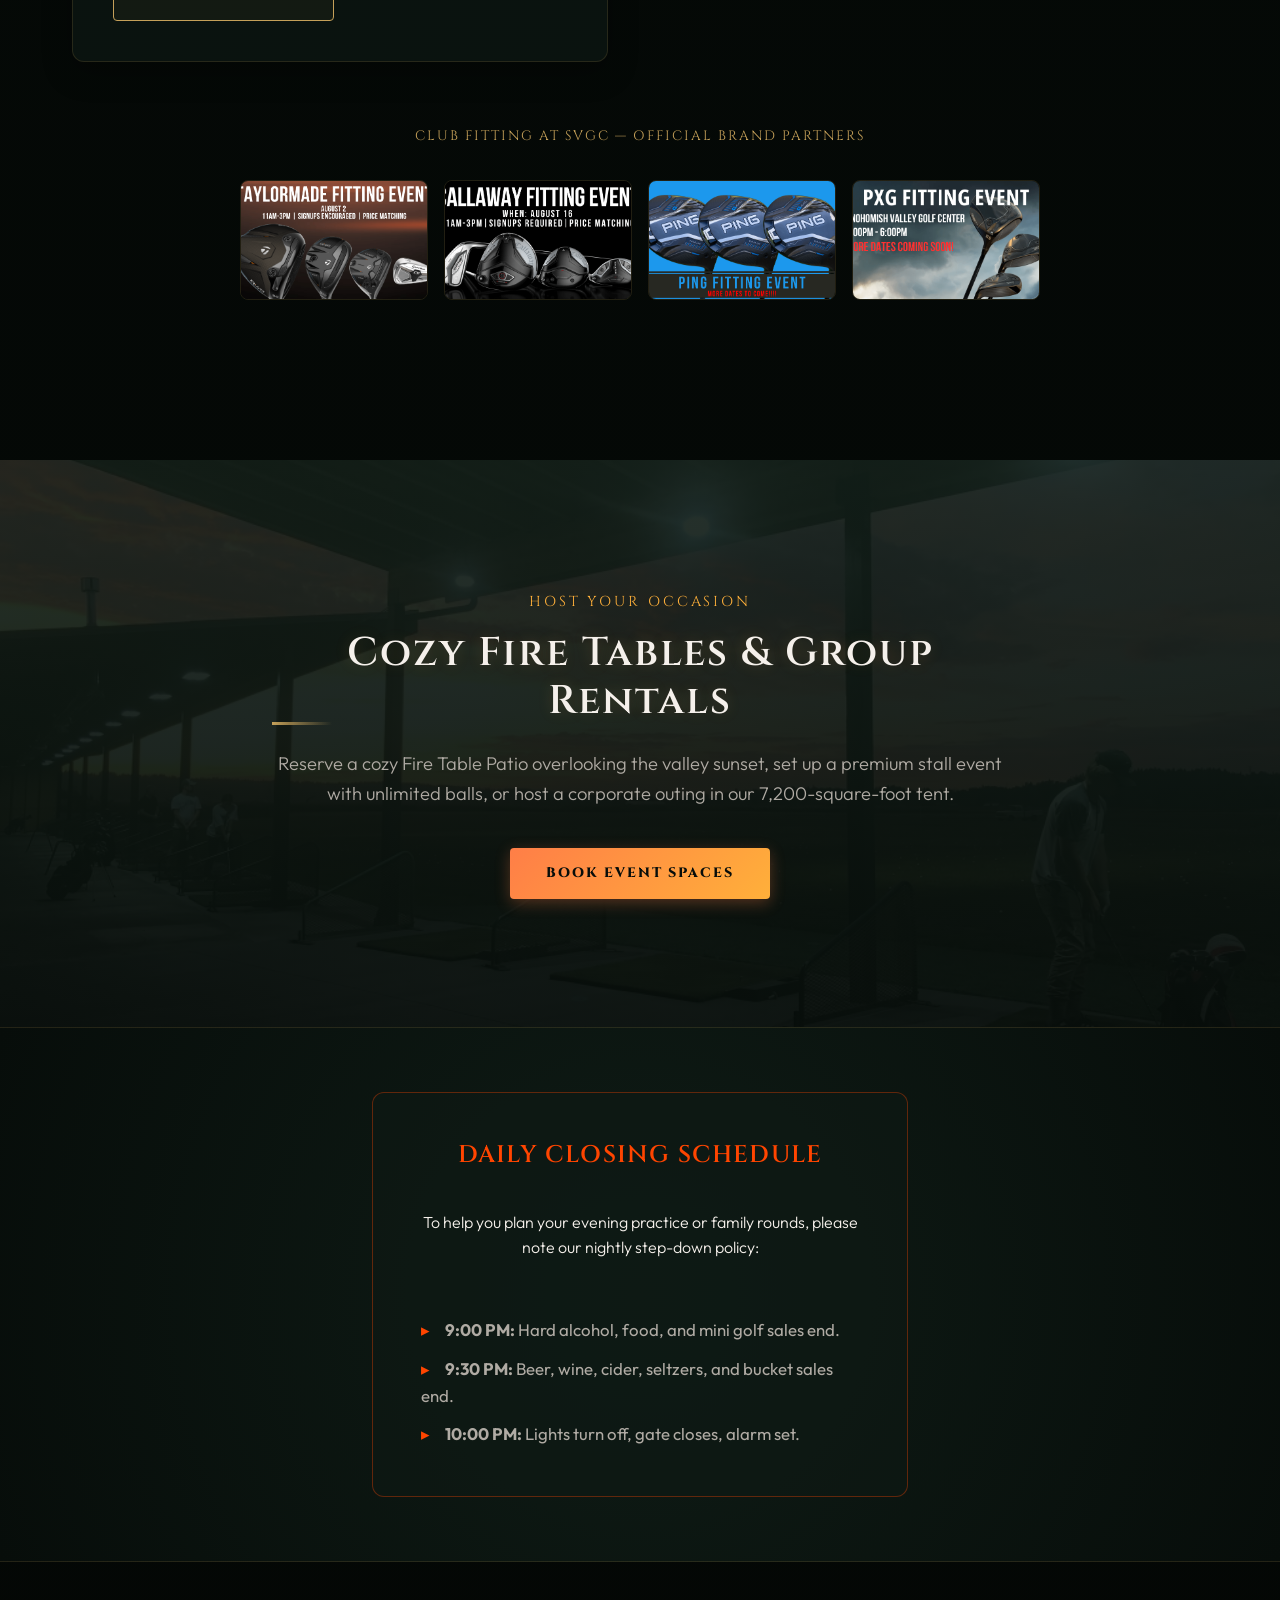
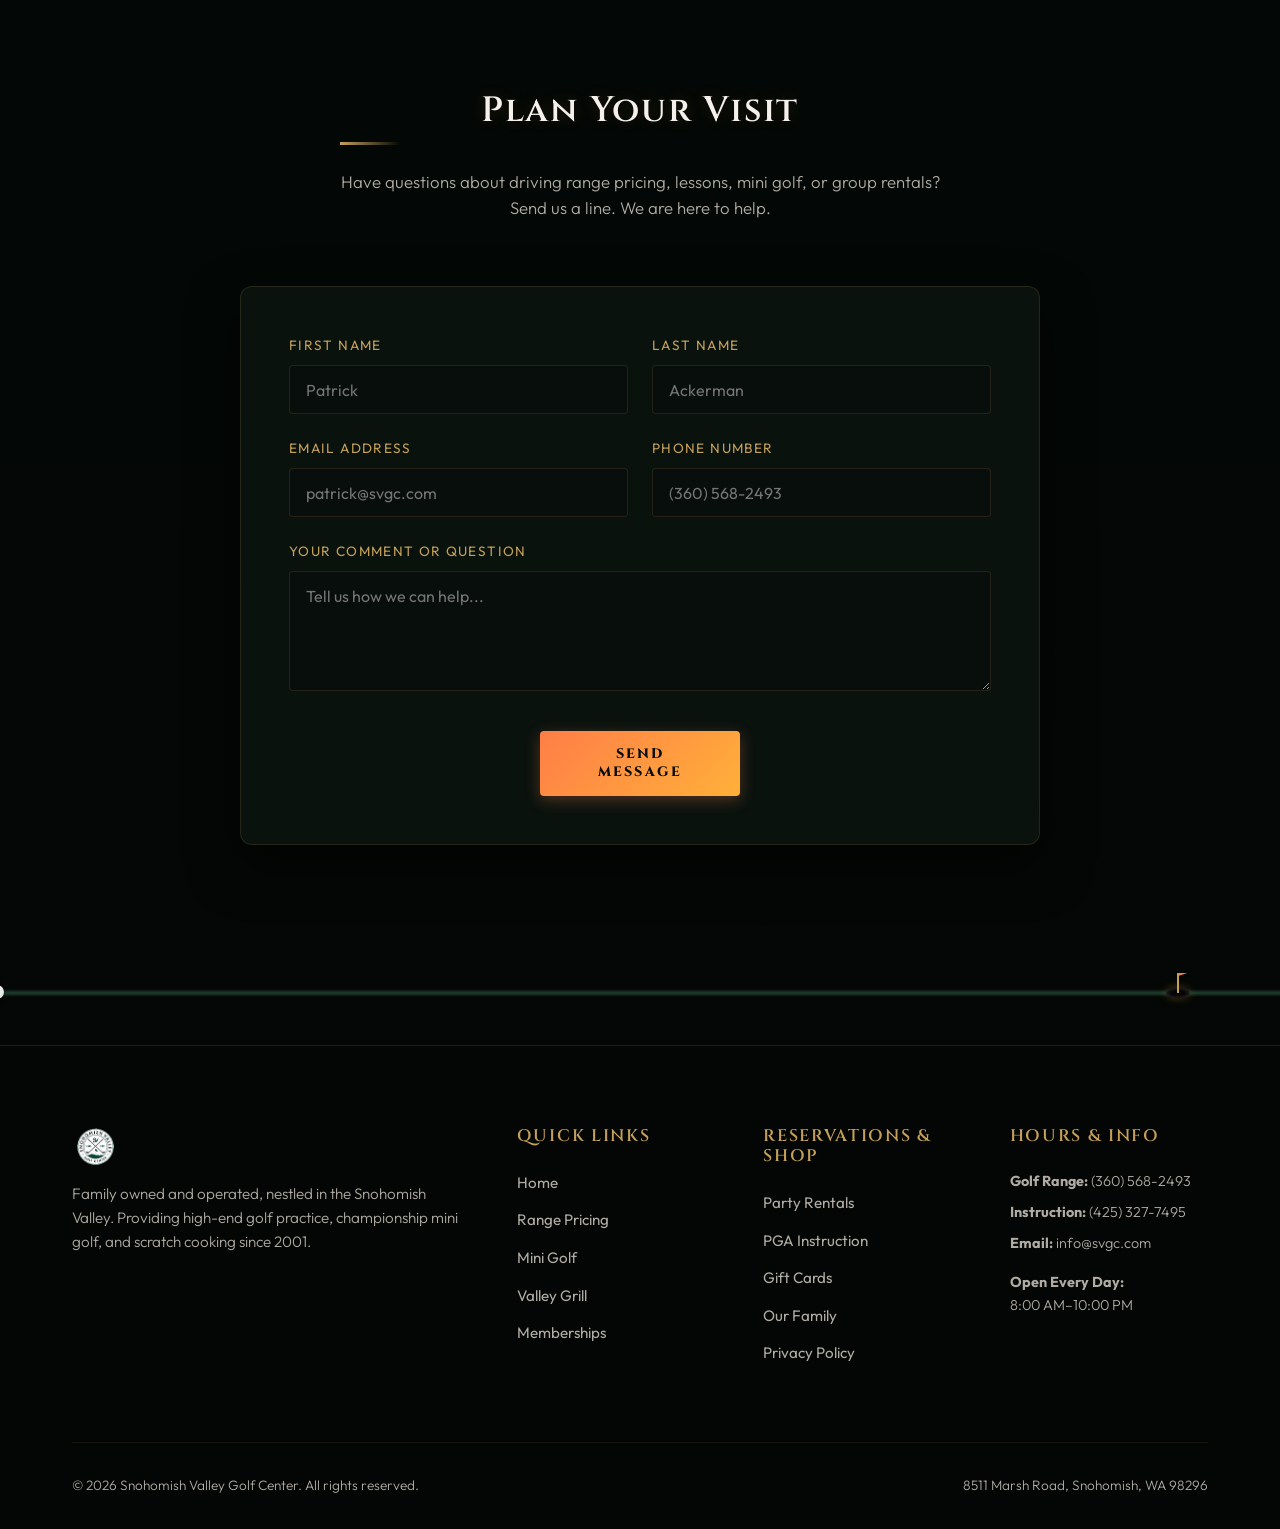
==== commit 1aa47cd0: "Expand homepage: Toptracer spotlight, Mini Golf pricing, Valley Grill section, Patrick Ackerman + fi" ====
--- a/index.html
+++ b/index.html
@@ -135,31 +135,133 @@
         </div>
     </section>
 
-    <!-- INSTRUCTION & CLUB SERVICES TEASER -->
-    <section class="section">
+    <!-- TOPTRACER RANGE SPOTLIGHT -->
+    <section class="section section-dark" style="border-top: 1px solid var(--border-color);">
         <div class="container">
             <div style="display: grid; grid-template-columns: 1fr 1fr; gap: 4rem; align-items: center;">
                 <div>
-                    <h2>Pro Shop & Instruction</h2>
-                    <h3>Patrick Ackerman, PGA</h3>
-                    <p>As our PGA Class-A Head Professional, Patrick offers comprehensive swing instruction, group clinics, junior programs, and precision club fittings using state-of-the-art launch monitors like the <strong>TrackMan 4 Dual Radar</strong>.</p>
-                    <p>Improve your score, get custom-fit for major brands (TaylorMade, Callaway, Ping, PXG), or use our shop services to re-grip your clubs.</p>
+                    <span style="display: inline-block; background: rgba(255,126,71,0.15); border: 1px solid var(--primary-sunset); color: var(--primary-sunset); font-size: 0.75rem; font-family: var(--font-heading); letter-spacing: 0.15em; padding: 0.4rem 1rem; border-radius: 4px; margin-bottom: 1.5rem; text-transform: uppercase;">All Stalls Installed</span>
+                    <h2 style="border: none; padding: 0; margin-bottom: 0.5rem;">Toptracer Range</h2>
+                    <p style="color: var(--secondary-amber); font-family: var(--font-heading); font-size: 1rem; text-transform: uppercase; letter-spacing: 0.1em; margin-bottom: 1.5rem;">Included With Every Bucket of Balls</p>
+                    <p>Every single stall at SVGC is equipped with a Toptracer Range screen. Track your shot distance and trajectory, compete on global leaderboards, or play one of 9 virtual game modes — all first come, first served. No reservation needed.</p>
+                    <ul style="list-style: none; padding: 0; margin: 1.5rem 0 2rem 0; display: flex; flex-direction: column; gap: 0.6rem;">
+                        <li style="font-size: 0.95rem; color: var(--text-cream);"><span style="color: var(--primary-sunset); margin-right: 0.6rem;">✓</span> Shot distance, speed &amp; trajectory tracking</li>
+                        <li style="font-size: 0.95rem; color: var(--text-cream);"><span style="color: var(--primary-sunset); margin-right: 0.6rem;">✓</span> 9 interactive game modes (Closest to Pin, Long Drive, Go Fish...)</li>
+                        <li style="font-size: 0.95rem; color: var(--text-cream);"><span style="color: var(--primary-sunset); margin-right: 0.6rem;">✓</span> Global leaderboards &amp; player profiles</li>
+                        <li style="font-size: 0.95rem; color: var(--text-cream);"><span style="color: var(--primary-sunset); margin-right: 0.6rem;">✓</span> All stalls first come, first served — Open Daily 8AM–10PM</li>
+                    </ul>
+                    <a href="toptracer.html" class="btn btn-primary">Explore Toptracer Range</a>
+                </div>
+                <div style="border-radius: 12px; overflow: hidden; box-shadow: 0 20px 50px rgba(0,0,0,0.5);">
+                    <img src="assets/toptracer-hero.png" alt="Toptracer Range at SVGC" style="width: 100%; height: auto; display: block;">
+                </div>
+            </div>
+        </div>
+    </section>
+
+    <!-- MINI GOLF PRICING HIGHLIGHT -->
+    <section class="section" style="background: linear-gradient(rgba(7,13,10,0.85), rgba(7,13,10,0.97)), url('assets/minigolf-course-bridge.jpg') no-repeat center center/cover;">
+        <div class="container">
+            <div style="display: grid; grid-template-columns: 1fr 1fr; gap: 4rem; align-items: center;">
+                <div style="border-radius: 12px; overflow: hidden; box-shadow: 0 20px 50px rgba(0,0,0,0.6);">
+                    <img src="assets/minigolf-course-bridge.jpg" alt="SVGC 18-Hole Championship Mini Golf Course" style="width: 100%; height: auto; display: block;">
+                </div>
+                <div>
+                    <span style="display: inline-block; background: rgba(197,160,89,0.12); border: 1px solid var(--brass-gold); color: var(--brass-gold); font-size: 0.75rem; font-family: var(--font-heading); letter-spacing: 0.15em; padding: 0.4rem 1rem; border-radius: 4px; margin-bottom: 1.5rem; text-transform: uppercase;">18 Holes</span>
+                    <h2 style="border: none; padding: 0; margin-bottom: 0.5rem;">Championship Mini Golf</h2>
+                    <p style="color: var(--text-muted); margin-bottom: 2rem;">Open every day, 8AM – 10PM. Last tee time at 9:00 PM. Great for families, date nights, and group outings in the valley.</p>
+
+                    <!-- Pricing Cards -->
+                    <div style="display: grid; grid-template-columns: repeat(3, 1fr); gap: 1rem; margin-bottom: 2rem;">
+                        <div style="background: var(--bg-card); border: 1px solid var(--border-color); border-radius: 10px; padding: 1.5rem; text-align: center;">
+                            <p style="font-size: 0.75rem; color: var(--text-muted); font-family: var(--font-heading); letter-spacing: 0.1em; text-transform: uppercase; margin-bottom: 0.5rem;">Adult</p>
+                            <p style="font-size: 2rem; font-weight: 700; color: var(--text-cream); font-family: var(--font-heading); margin: 0;">$12</p>
+                        </div>
+                        <div style="background: var(--bg-card); border: 1px solid var(--border-color); border-radius: 10px; padding: 1.5rem; text-align: center;">
+                            <p style="font-size: 0.75rem; color: var(--text-muted); font-family: var(--font-heading); letter-spacing: 0.1em; text-transform: uppercase; margin-bottom: 0.5rem;">Senior 55+</p>
+                            <p style="font-size: 2rem; font-weight: 700; color: var(--brass-gold); font-family: var(--font-heading); margin: 0;">$10</p>
+                        </div>
+                        <div style="background: var(--bg-card); border: 1px solid var(--border-color); border-radius: 10px; padding: 1.5rem; text-align: center;">
+                            <p style="font-size: 0.75rem; color: var(--text-muted); font-family: var(--font-heading); letter-spacing: 0.1em; text-transform: uppercase; margin-bottom: 0.5rem;">Junior 12 &amp; Under</p>
+                            <p style="font-size: 2rem; font-weight: 700; color: var(--primary-sunset); font-family: var(--font-heading); margin: 0;">$10</p>
+                        </div>
+                    </div>
+                    <a href="mini-golf.html" class="btn btn-secondary">See Full Mini Golf Details</a>
+                </div>
+            </div>
+        </div>
+    </section>
+
+    <!-- VALLEY GRILL SPOTLIGHT -->
+    <section class="section section-dark" style="border-top: 1px solid var(--border-color);">
+        <div class="container">
+            <div style="display: grid; grid-template-columns: 1fr 1fr; gap: 4rem; align-items: center;">
+                <div>
+                    <span style="display: inline-block; background: rgba(255,126,71,0.12); border: 1px solid var(--accent-fire); color: var(--accent-fire); font-size: 0.75rem; font-family: var(--font-heading); letter-spacing: 0.15em; padding: 0.4rem 1rem; border-radius: 4px; margin-bottom: 1.5rem; text-transform: uppercase;">Now Open for Breakfast</span>
+                    <h2 style="border: none; padding: 0; margin-bottom: 0.5rem;">Valley Grill</h2>
+                    <p style="color: var(--secondary-amber); font-family: var(--font-heading); font-size: 0.9rem; letter-spacing: 0.1em; text-transform: uppercase; margin-bottom: 1.5rem;">Open Daily 8AM – 9PM · Order at Your Stall or Takeout</p>
+                    <p>Homestyle, from-scratch cooking with fresh ingredients. Whether you're fueling up for a morning session or winding down with cocktails at sunset, the Valley Grill has you covered.</p>
+                    <ul style="list-style: none; padding: 0; margin: 1.5rem 0 2rem 0; display: flex; flex-direction: column; gap: 0.6rem;">
+                        <li style="font-size: 0.95rem; color: var(--text-cream);"><span style="color: var(--accent-fire); margin-right: 0.6rem;">★</span> <strong>Breakfast</strong> — Everyday 8AM–11AM</li>
+                        <li style="font-size: 0.95rem; color: var(--text-muted); padding-left: 1.5rem;">Breakfast Burritos · Breakfast Sandwiches</li>
+                        <li style="font-size: 0.95rem; color: var(--text-muted); padding-left: 1.5rem;">Bloody Marys · Mimosas · Screwdrivers</li>
+                        <li style="font-size: 0.95rem; color: var(--text-cream); margin-top: 0.4rem;"><span style="color: var(--accent-fire); margin-right: 0.6rem;">★</span> <strong>Full Menu</strong> — Eat at your stall or take it to go</li>
+                        <li style="font-size: 0.95rem; color: var(--text-cream);"><span style="color: var(--accent-fire); margin-right: 0.6rem;">★</span> <strong>Full Bar</strong> — Beer, Wine, Craft Cocktails</li>
+                    </ul>
+                    <a href="grill.html" class="btn btn-primary">View Full Menu</a>
+                </div>
+                <div style="border-radius: 12px; overflow: hidden; box-shadow: 0 20px 50px rgba(0,0,0,0.5);">
+                    <img src="assets/valley grill hero.jpg" alt="Valley Grill dining room at Snohomish Valley Golf Center" style="width: 100%; height: auto; display: block;">
+                </div>
+            </div>
+        </div>
+    </section>
+
+    <!-- INSTRUCTION & CLUB SERVICES TEASER -->
+    <section class="section" style="border-top: 1px solid var(--border-color);">
+        <div class="container">
+            <div style="text-align: center; max-width: 700px; margin: 0 auto 4rem auto;">
+                <span style="display: inline-block; background: rgba(197,160,89,0.12); border: 1px solid var(--brass-gold); color: var(--brass-gold); font-size: 0.75rem; font-family: var(--font-heading); letter-spacing: 0.15em; padding: 0.4rem 1rem; border-radius: 4px; margin-bottom: 1.5rem; text-transform: uppercase;">PGA Class-A Professional</span>
+                <h2 style="border: none; padding: 0; margin-bottom: 0.75rem;">Meet Patrick Ackerman</h2>
+                <p>Our PGA Class-A Head Professional offers comprehensive lessons, group clinics, junior programs, custom club fittings, and GHIN handicap services — all right here at SVGC.</p>
+            </div>
+
+            <!-- Two-column: TrackMan card + lesson promo images -->
+            <div style="display: grid; grid-template-columns: 1fr 1fr; gap: 4rem; align-items: start; margin-bottom: 4rem;">
+                <div style="background: var(--bg-card); border: 1px solid var(--border-color); border-radius: 12px; padding: 2.5rem; box-shadow: 0 10px 30px rgba(0,0,0,0.3);">
+                    <h3 style="font-family: var(--font-heading); color: var(--text-cream); margin-bottom: 0.5rem;">TrackMan 4 Dual Radar</h3>
+                    <p style="font-size: 0.85rem; color: var(--secondary-amber); font-family: var(--font-heading); letter-spacing: 0.1em; text-transform: uppercase; margin-bottom: 1.25rem;">The #1 Launch Monitor on the PGA Tour</p>
+                    <p style="font-size: 0.95rem; margin-bottom: 2rem;">Unlock precision ball-flight data and club delivery metrics. Available now at SVGC for private instruction and club fitting sessions.</p>
+                    <div style="display: flex; gap: 0.75rem; flex-wrap: wrap; margin-bottom: 2rem;">
+                        <span style="font-size: 0.8rem; background: rgba(197,160,89,0.1); border: 1px solid var(--border-color); padding: 0.35rem 0.75rem; border-radius: 4px; color: var(--brass-gold);">Club Speed</span>
+                        <span style="font-size: 0.8rem; background: rgba(197,160,89,0.1); border: 1px solid var(--border-color); padding: 0.35rem 0.75rem; border-radius: 4px; color: var(--brass-gold);">Ball Speed</span>
+                        <span style="font-size: 0.8rem; background: rgba(197,160,89,0.1); border: 1px solid var(--border-color); padding: 0.35rem 0.75rem; border-radius: 4px; color: var(--brass-gold);">Launch Angle</span>
+                        <span style="font-size: 0.8rem; background: rgba(197,160,89,0.1); border: 1px solid var(--border-color); padding: 0.35rem 0.75rem; border-radius: 4px; color: var(--brass-gold);">Spin Rate</span>
+                        <span style="font-size: 0.8rem; background: rgba(197,160,89,0.1); border: 1px solid var(--border-color); padding: 0.35rem 0.75rem; border-radius: 4px; color: var(--brass-gold);">Carry Distance</span>
+                    </div>
                     <div class="btn-group">
-                        <a href="pro-shop.html" class="btn btn-primary">Book PGA Lesson</a>
+                        <a href="pro-shop.html" class="btn btn-primary">Book a Lesson</a>
                         <a href="pro-shop.html#fittings" class="btn btn-secondary">Fitting Events</a>
                     </div>
                 </div>
-                <div style="background: var(--bg-card); border: 1px solid var(--border-color); border-radius: 12px; padding: 3rem; text-align: center; box-shadow: 0 10px 30px rgba(0,0,0,0.3);">
-                    <svg viewBox="0 0 24 24" style="width: 56px; height: 56px; fill: var(--primary-sunset); margin-bottom: 1.5rem; filter: drop-shadow(0 0 8px rgba(255, 126, 71, 0.4));">
-                        <path d="M12 2C6.48 2 2 6.48 2 12s4.48 10 10 10 10-4.48 10-10S17.52 2 12 2zm1 17.93c-3.95-.49-7-3.85-7-7.93 0-.62.08-1.21.21-1.79L9 15v1c0 1.1.9 2 2 2v1.93z"/>
-                    </svg>
-                    <h3 style="font-family: var(--font-heading); color: var(--text-cream); margin-bottom: 1rem;">TrackMan 4 Launch Monitor</h3>
-                    <p style="font-size: 0.95rem; margin-bottom: 2rem;">Unlock absolute precision with dual-radar technology. The choice of PGA Tour professionals is available here to perfect your club delivery and ball fly stats.</p>
-                    <div style="display: flex; gap: 1rem; justify-content: center; flex-wrap: wrap;">
-                        <span style="font-size: 0.8rem; background: rgba(197, 160, 89, 0.1); border: 1px solid var(--border-color); padding: 0.35rem 0.75rem; border-radius: 4px; color: var(--brass-gold);">Club Delivery</span>
-                        <span style="font-size: 0.8rem; background: rgba(197, 160, 89, 0.1); border: 1px solid var(--border-color); padding: 0.35rem 0.75rem; border-radius: 4px; color: var(--brass-gold);">Ball Speed</span>
-                        <span style="font-size: 0.8rem; background: rgba(197, 160, 89, 0.1); border: 1px solid var(--border-color); padding: 0.35rem 0.75rem; border-radius: 4px; color: var(--brass-gold);">Launch Angle</span>
-                    </div>
+
+                <!-- Lesson / clinic promo images grid -->
+                <div style="display: grid; grid-template-columns: 1fr 1fr; gap: 1rem;">
+                    <img src="assets/pga-lead-group-instruction.png" alt="Group Golf Instruction at SVGC" style="width: 100%; height: 140px; object-fit: cover; border-radius: 8px; border: 1px solid var(--border-color);">
+                    <img src="assets/junior-golf-clinic.png" alt="Junior Golf Clinic at SVGC" style="width: 100%; height: 140px; object-fit: cover; border-radius: 8px; border: 1px solid var(--border-color);">
+                    <img src="assets/beginners-golf-clinic.png" alt="Beginners Golf Clinic" style="width: 100%; height: 140px; object-fit: cover; border-radius: 8px; border: 1px solid var(--border-color);">
+                    <img src="assets/lesson-pricing-packages.png" alt="Lesson Pricing Packages" style="width: 100%; height: 140px; object-fit: cover; border-radius: 8px; border: 1px solid var(--border-color);">
+                </div>
+            </div>
+
+            <!-- Club Fitting brand row -->
+            <div style="text-align: center; margin-bottom: 2rem;">
+                <p style="font-family: var(--font-heading); color: var(--brass-gold); letter-spacing: 0.15em; text-transform: uppercase; font-size: 0.85rem; margin-bottom: 2rem;">Club Fitting at SVGC — Official Brand Partners</p>
+                <div style="display: grid; grid-template-columns: repeat(4, 1fr); gap: 1rem; max-width: 800px; margin: 0 auto;">
+                    <img src="assets/taylormade-fitting-event.png" alt="TaylorMade Fitting Event" style="width: 100%; height: 120px; object-fit: cover; border-radius: 8px; border: 1px solid var(--border-color);">
+                    <img src="assets/callaway-fitting-event.png" alt="Callaway Fitting Event" style="width: 100%; height: 120px; object-fit: cover; border-radius: 8px; border: 1px solid var(--border-color);">
+                    <img src="assets/ping-fitting-event.png" alt="Ping Fitting Event" style="width: 100%; height: 120px; object-fit: cover; border-radius: 8px; border: 1px solid var(--border-color);">
+                    <img src="assets/pxg-fitting-event.png" alt="PXG Fitting Event" style="width: 100%; height: 120px; object-fit: cover; border-radius: 8px; border: 1px solid var(--border-color);">
                 </div>
             </div>
         </div>
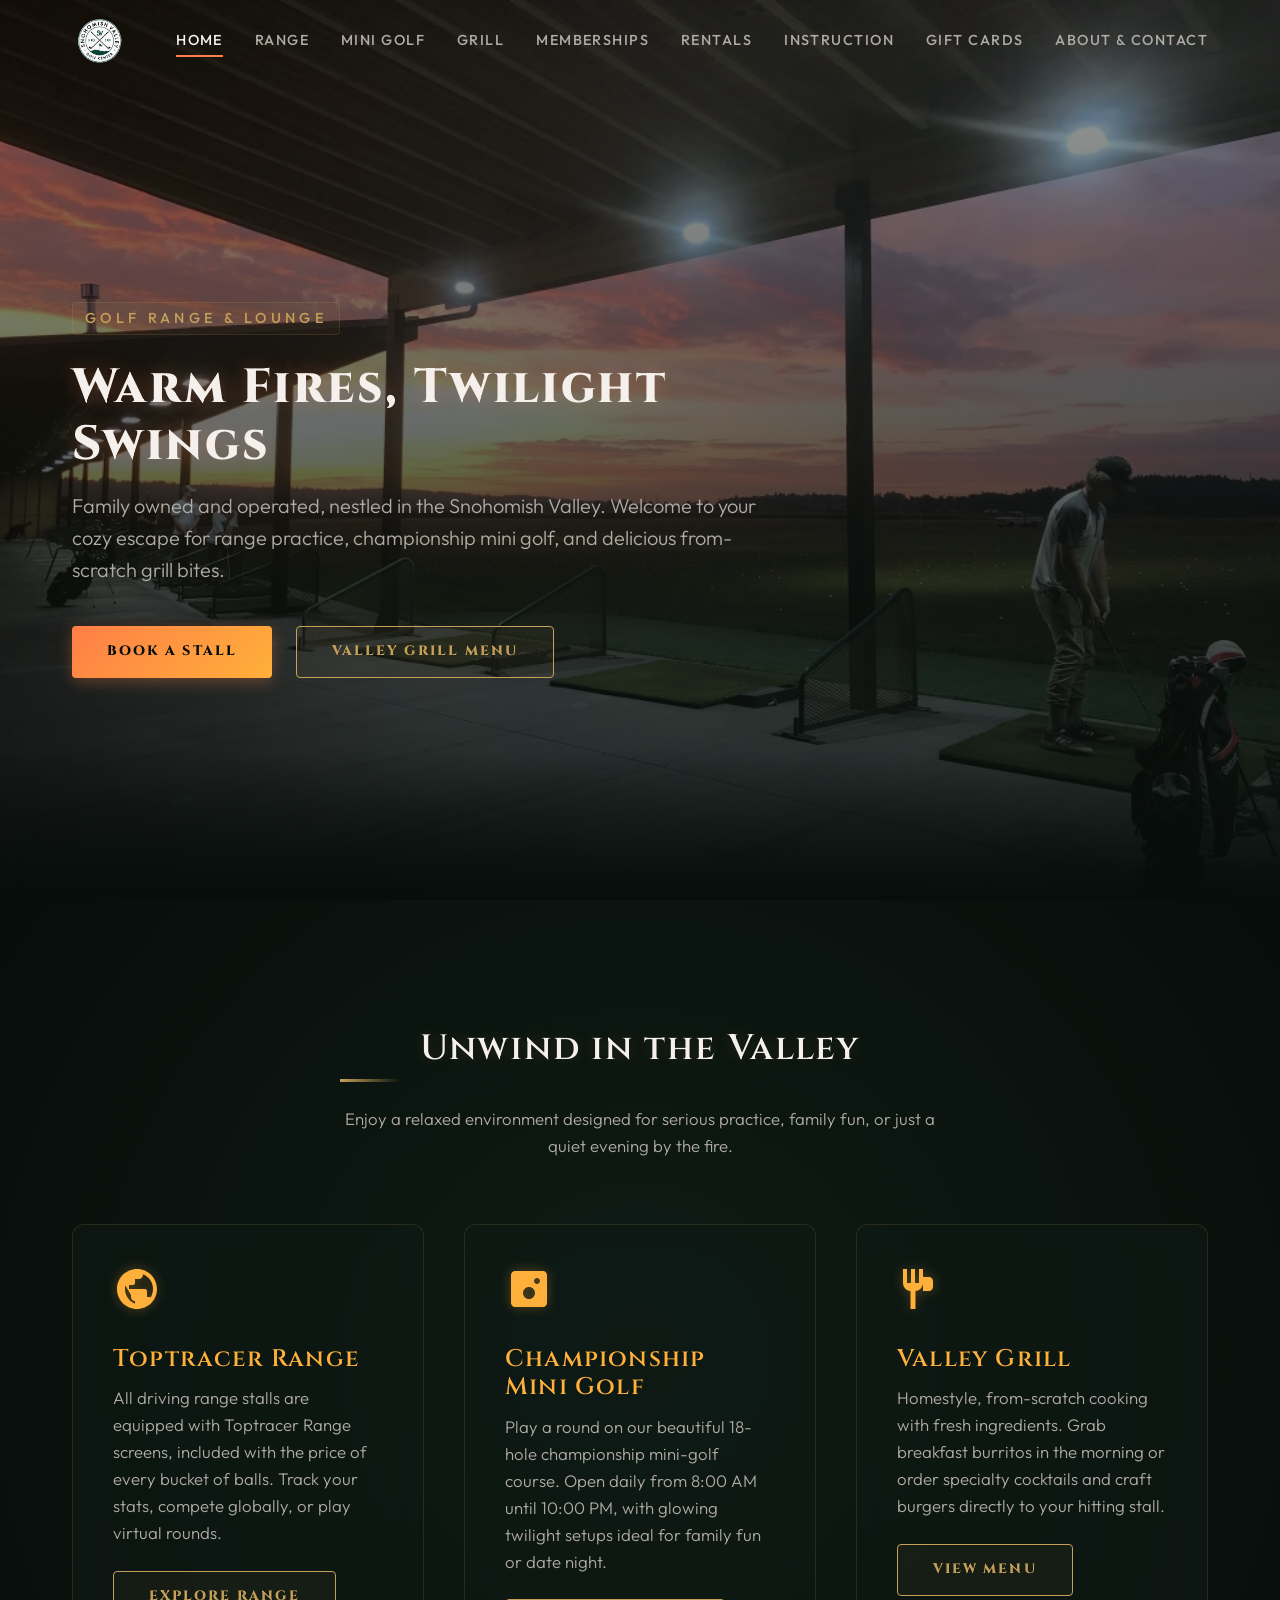
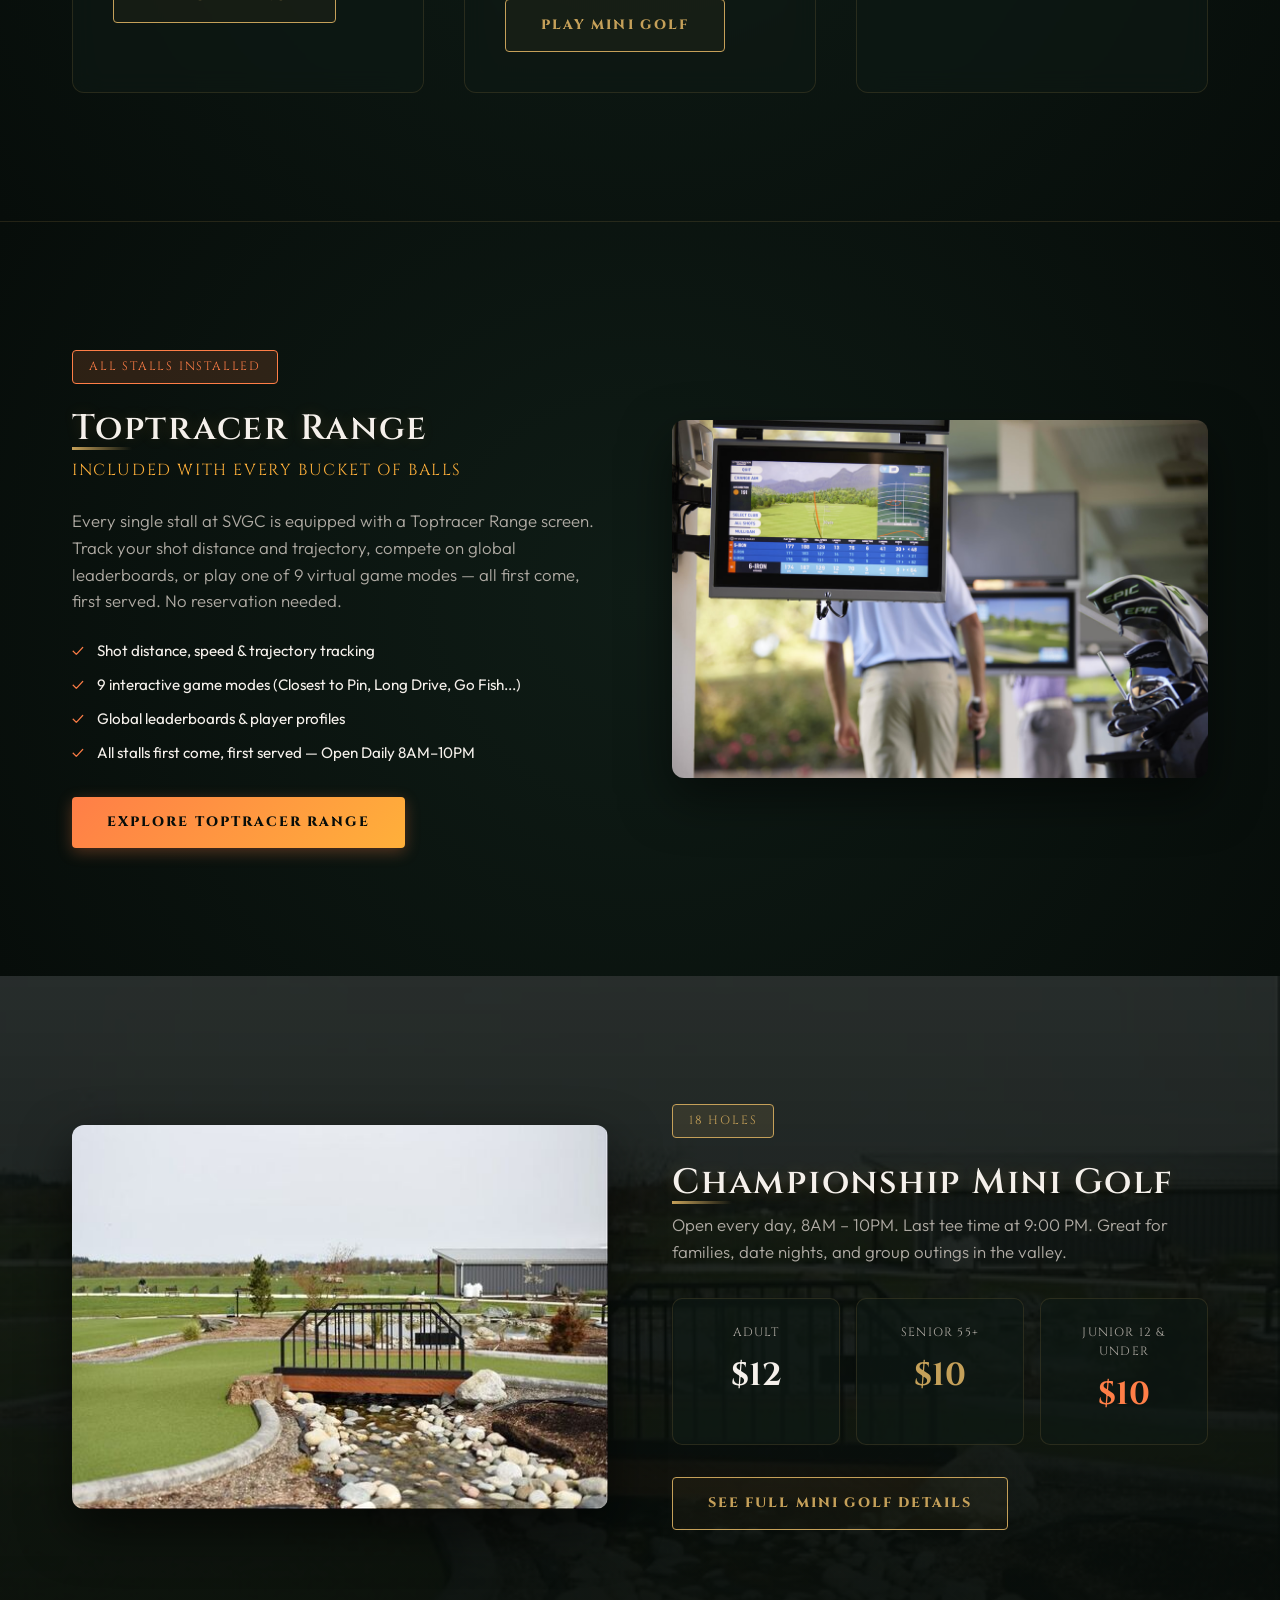
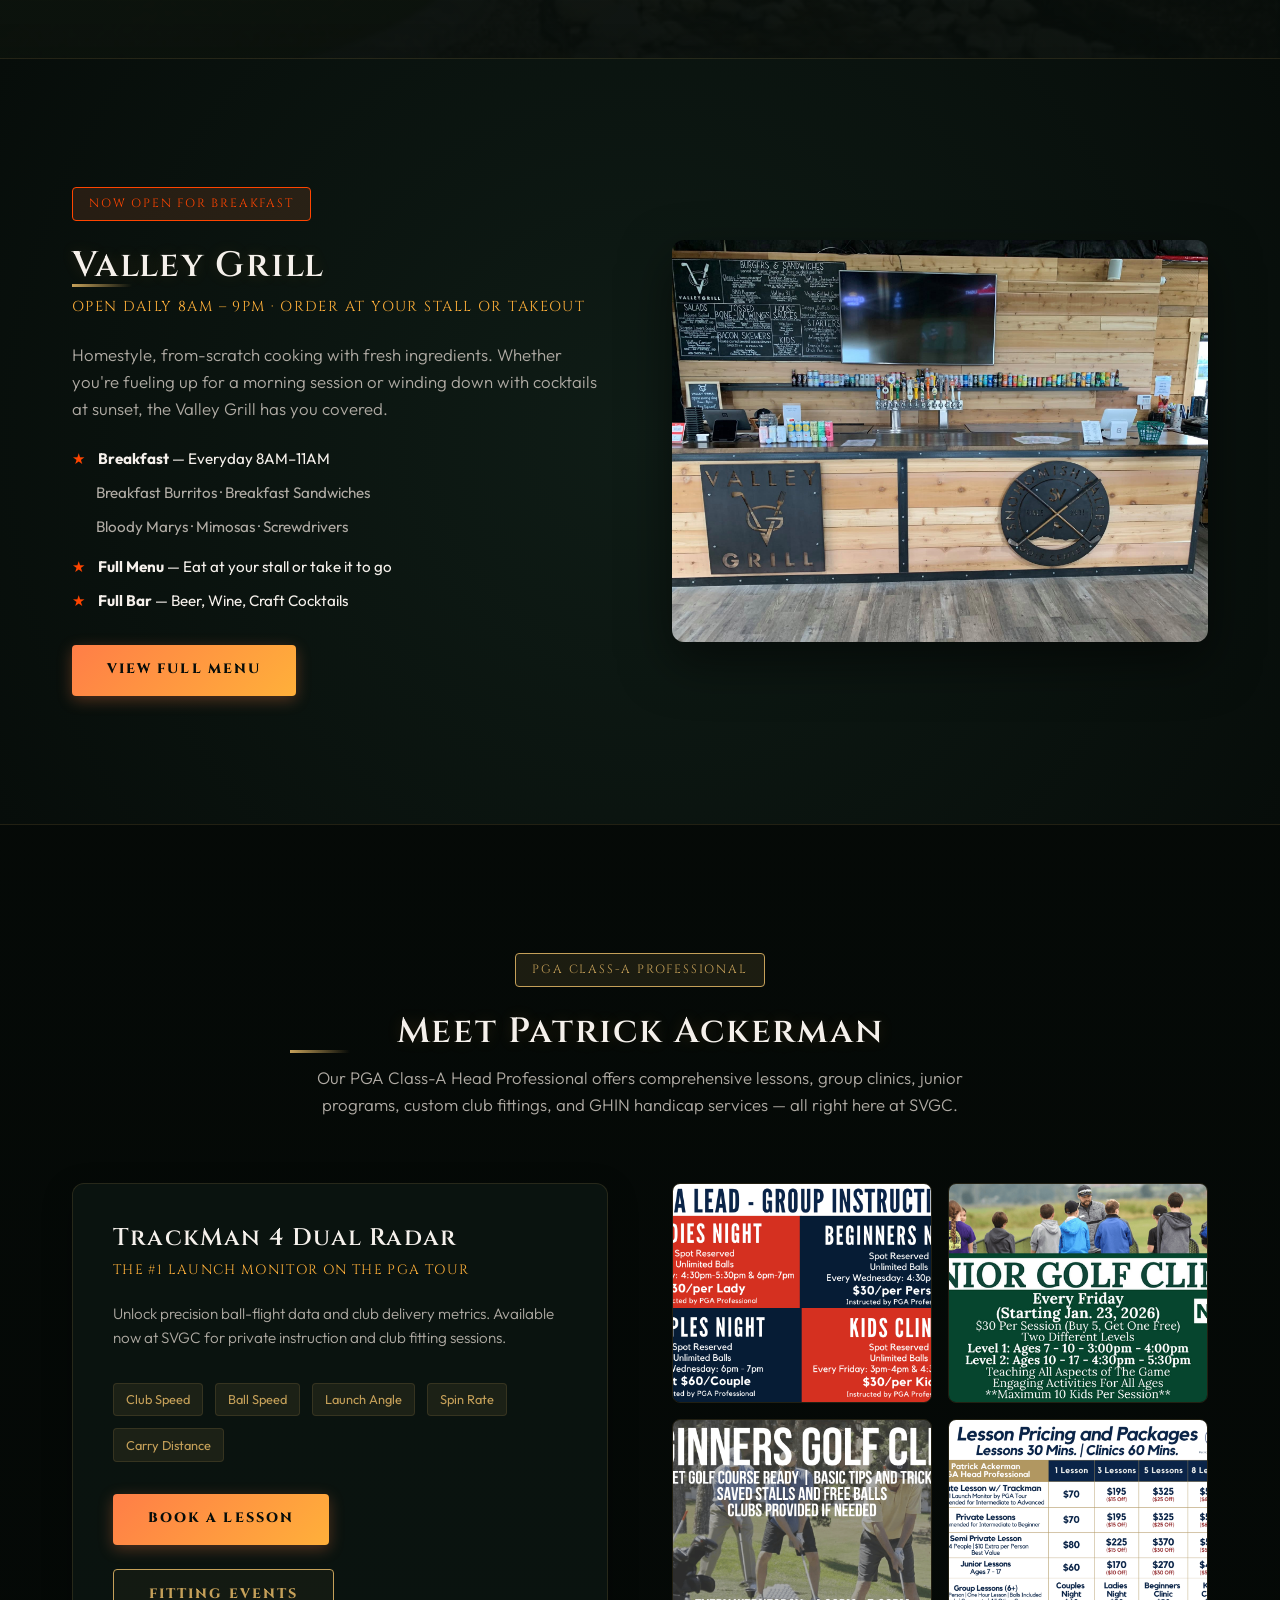
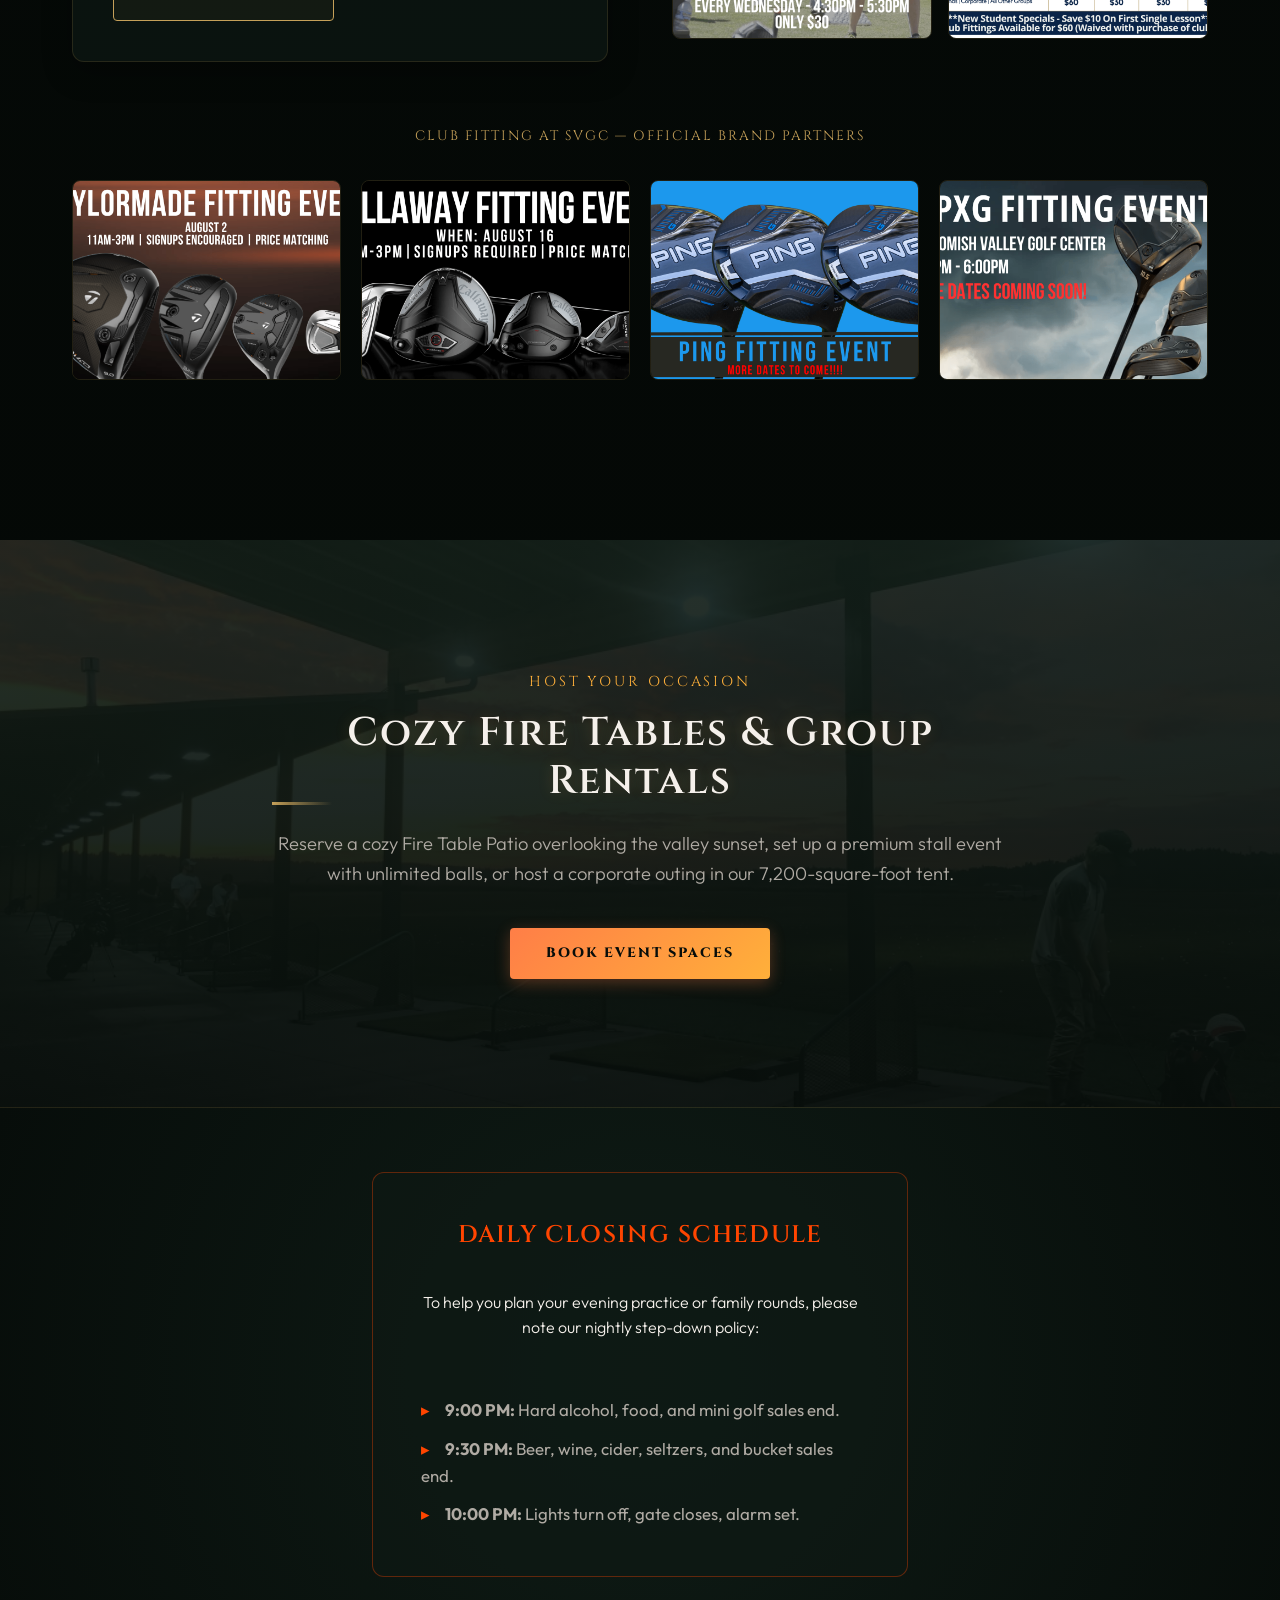
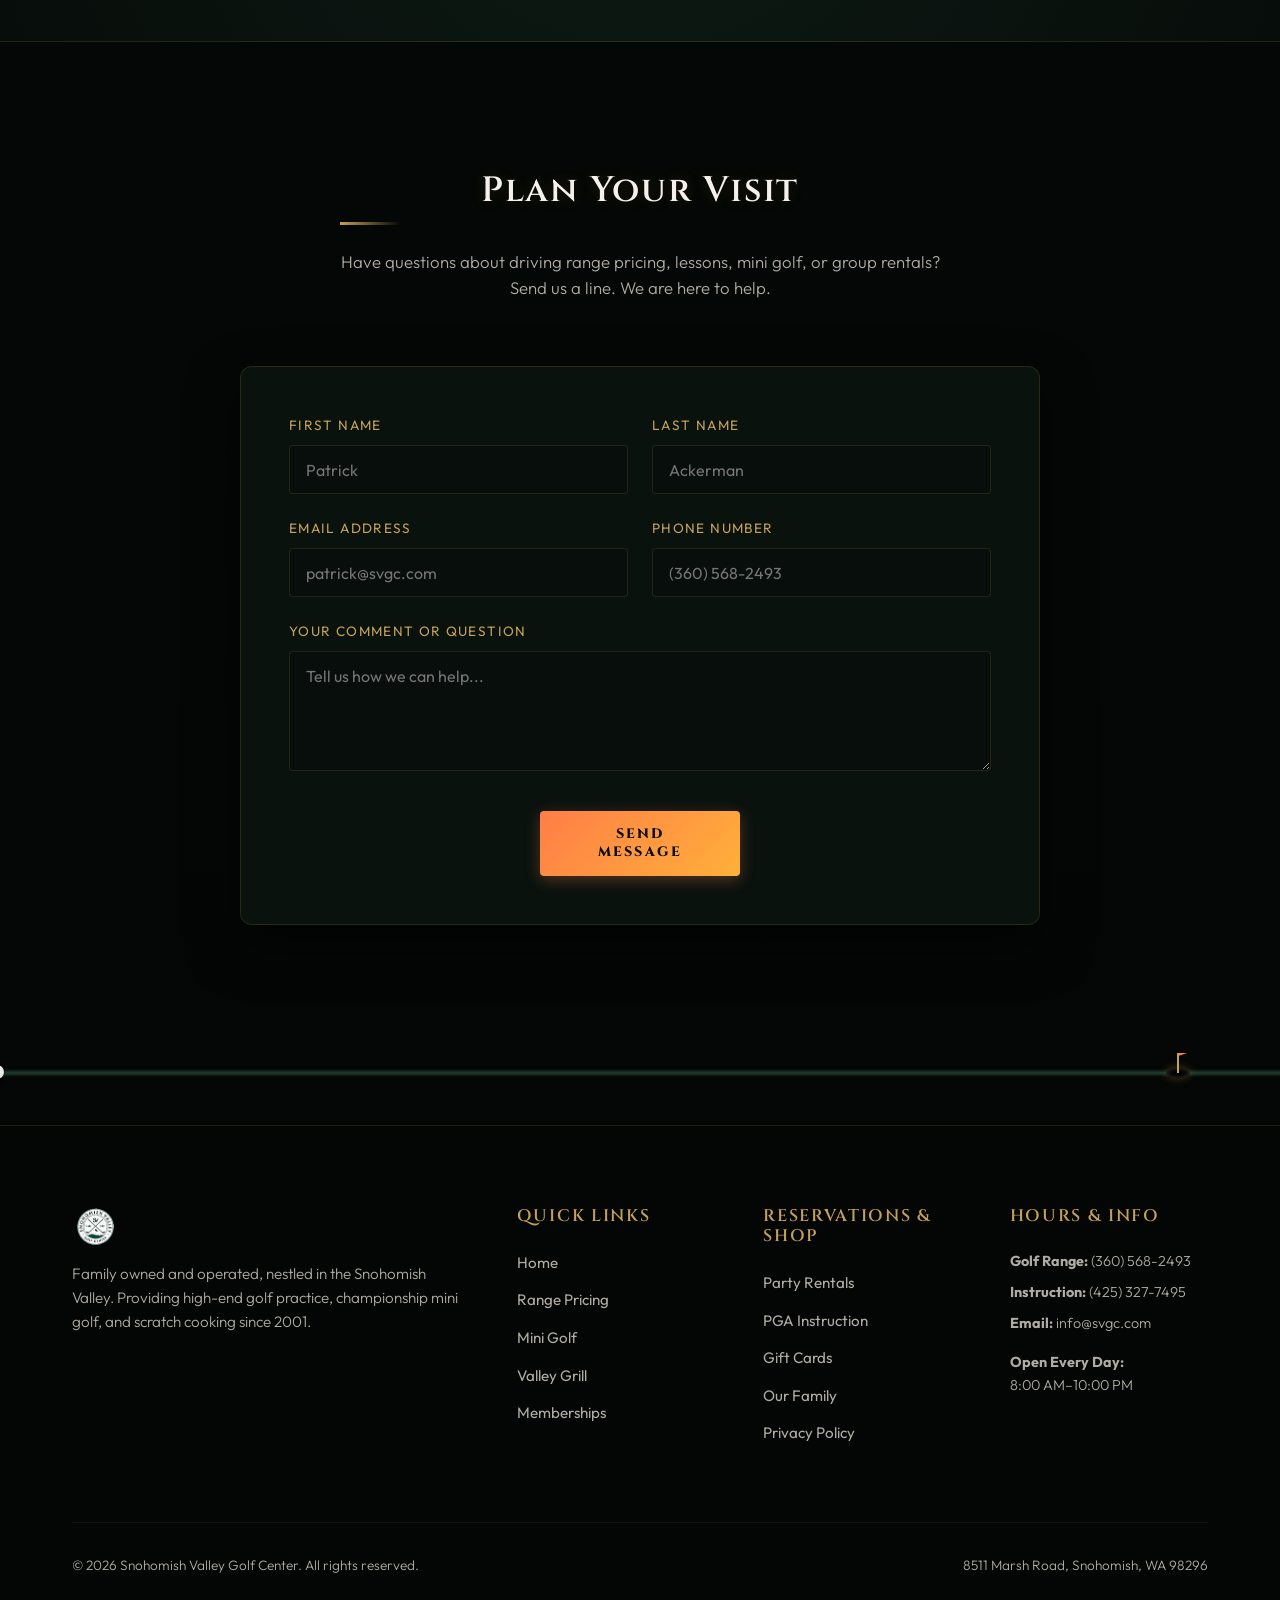
==== commit fee87db1: "Enlarge clinic and brand fitting images on homepage" ====
--- a/index.html
+++ b/index.html
@@ -247,21 +247,21 @@
 
                 <!-- Lesson / clinic promo images grid -->
                 <div style="display: grid; grid-template-columns: 1fr 1fr; gap: 1rem;">
-                    <img src="assets/pga-lead-group-instruction.png" alt="Group Golf Instruction at SVGC" style="width: 100%; height: 140px; object-fit: cover; border-radius: 8px; border: 1px solid var(--border-color);">
-                    <img src="assets/junior-golf-clinic.png" alt="Junior Golf Clinic at SVGC" style="width: 100%; height: 140px; object-fit: cover; border-radius: 8px; border: 1px solid var(--border-color);">
-                    <img src="assets/beginners-golf-clinic.png" alt="Beginners Golf Clinic" style="width: 100%; height: 140px; object-fit: cover; border-radius: 8px; border: 1px solid var(--border-color);">
-                    <img src="assets/lesson-pricing-packages.png" alt="Lesson Pricing Packages" style="width: 100%; height: 140px; object-fit: cover; border-radius: 8px; border: 1px solid var(--border-color);">
+                    <img src="assets/pga-lead-group-instruction.png" alt="Group Golf Instruction at SVGC" style="width: 100%; height: 220px; object-fit: cover; border-radius: 8px; border: 1px solid var(--border-color);">
+                    <img src="assets/junior-golf-clinic.png" alt="Junior Golf Clinic at SVGC" style="width: 100%; height: 220px; object-fit: cover; border-radius: 8px; border: 1px solid var(--border-color);">
+                    <img src="assets/beginners-golf-clinic.png" alt="Beginners Golf Clinic" style="width: 100%; height: 220px; object-fit: cover; border-radius: 8px; border: 1px solid var(--border-color);">
+                    <img src="assets/lesson-pricing-packages.png" alt="Lesson Pricing Packages" style="width: 100%; height: 220px; object-fit: cover; border-radius: 8px; border: 1px solid var(--border-color);">
                 </div>
             </div>
 
             <!-- Club Fitting brand row -->
             <div style="text-align: center; margin-bottom: 2rem;">
                 <p style="font-family: var(--font-heading); color: var(--brass-gold); letter-spacing: 0.15em; text-transform: uppercase; font-size: 0.85rem; margin-bottom: 2rem;">Club Fitting at SVGC — Official Brand Partners</p>
-                <div style="display: grid; grid-template-columns: repeat(4, 1fr); gap: 1rem; max-width: 800px; margin: 0 auto;">
-                    <img src="assets/taylormade-fitting-event.png" alt="TaylorMade Fitting Event" style="width: 100%; height: 120px; object-fit: cover; border-radius: 8px; border: 1px solid var(--border-color);">
-                    <img src="assets/callaway-fitting-event.png" alt="Callaway Fitting Event" style="width: 100%; height: 120px; object-fit: cover; border-radius: 8px; border: 1px solid var(--border-color);">
-                    <img src="assets/ping-fitting-event.png" alt="Ping Fitting Event" style="width: 100%; height: 120px; object-fit: cover; border-radius: 8px; border: 1px solid var(--border-color);">
-                    <img src="assets/pxg-fitting-event.png" alt="PXG Fitting Event" style="width: 100%; height: 120px; object-fit: cover; border-radius: 8px; border: 1px solid var(--border-color);">
+                <div style="display: grid; grid-template-columns: repeat(4, 1fr); gap: 1.25rem;">
+                    <img src="assets/taylormade-fitting-event.png" alt="TaylorMade Fitting Event" style="width: 100%; height: 200px; object-fit: cover; border-radius: 8px; border: 1px solid var(--border-color);">
+                    <img src="assets/callaway-fitting-event.png" alt="Callaway Fitting Event" style="width: 100%; height: 200px; object-fit: cover; border-radius: 8px; border: 1px solid var(--border-color);">
+                    <img src="assets/ping-fitting-event.png" alt="Ping Fitting Event" style="width: 100%; height: 200px; object-fit: cover; border-radius: 8px; border: 1px solid var(--border-color);">
+                    <img src="assets/pxg-fitting-event.png" alt="PXG Fitting Event" style="width: 100%; height: 200px; object-fit: cover; border-radius: 8px; border: 1px solid var(--border-color);">
                 </div>
             </div>
         </div>
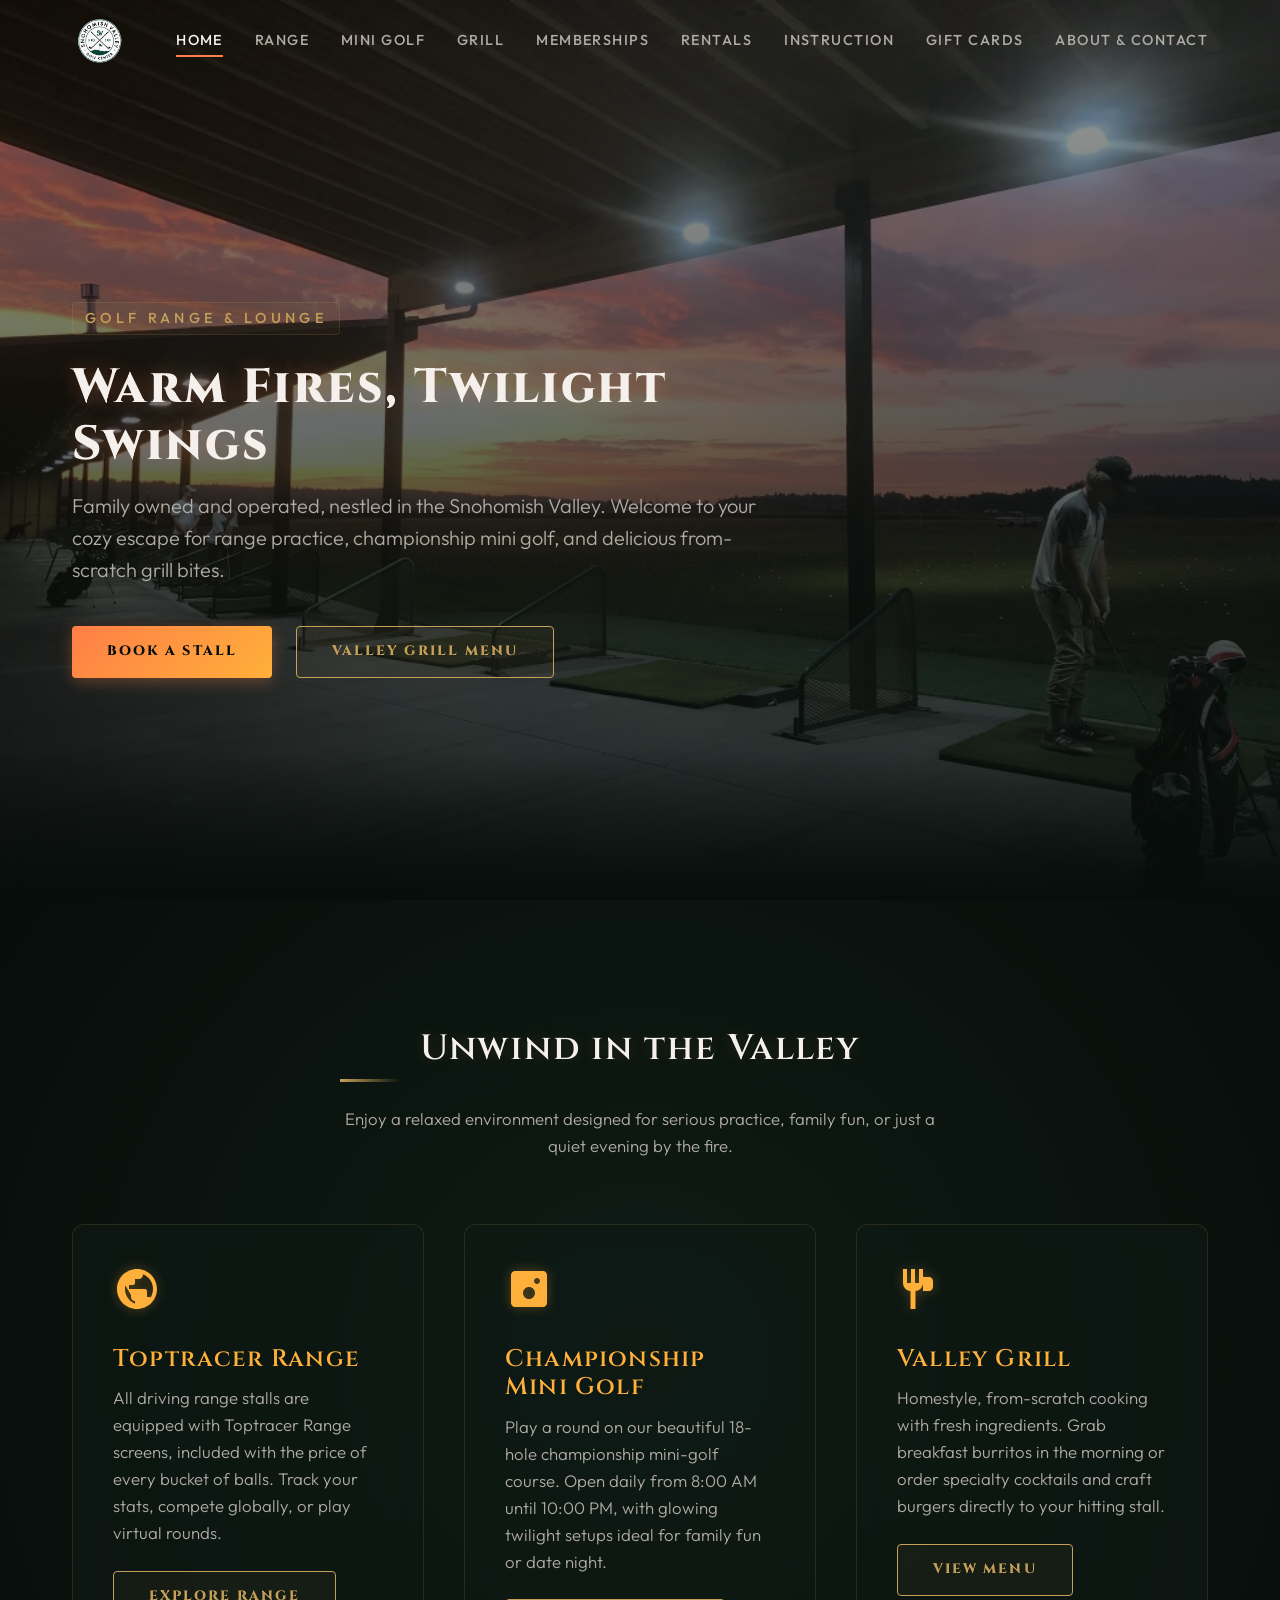
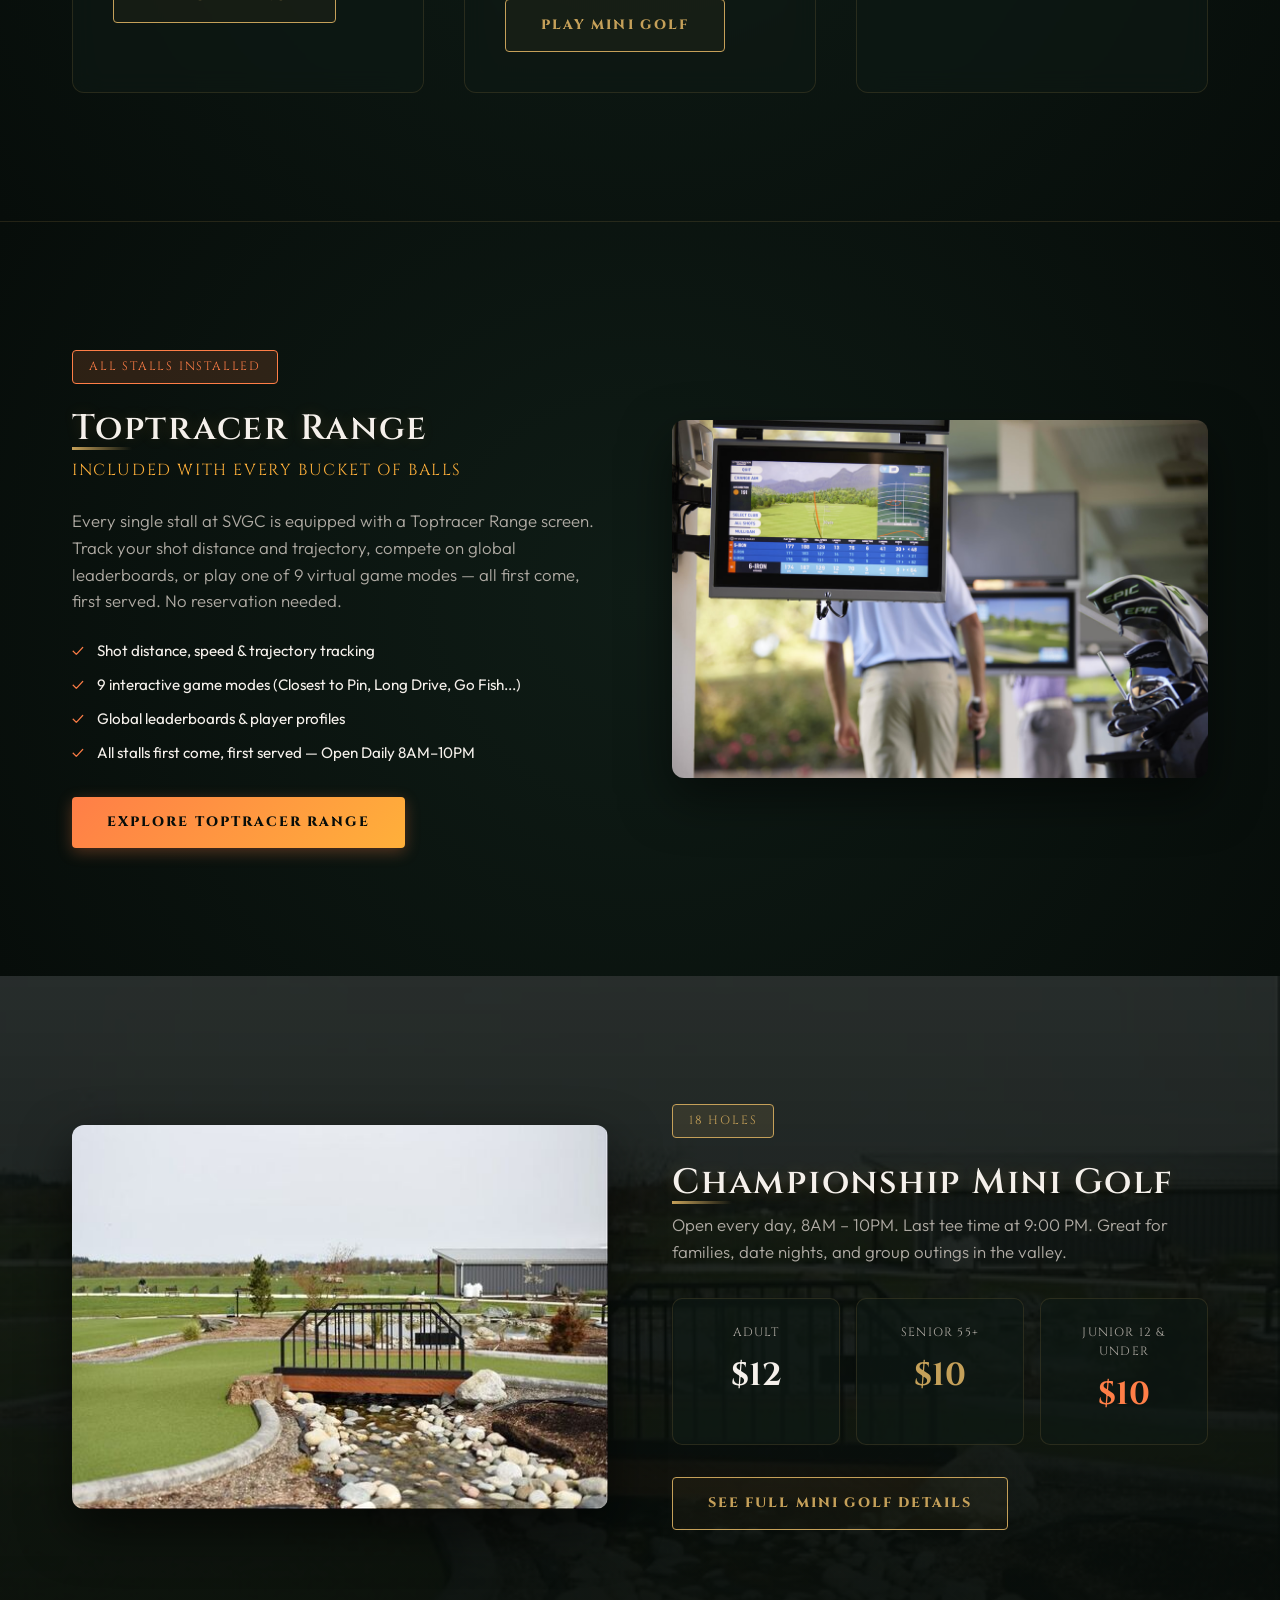
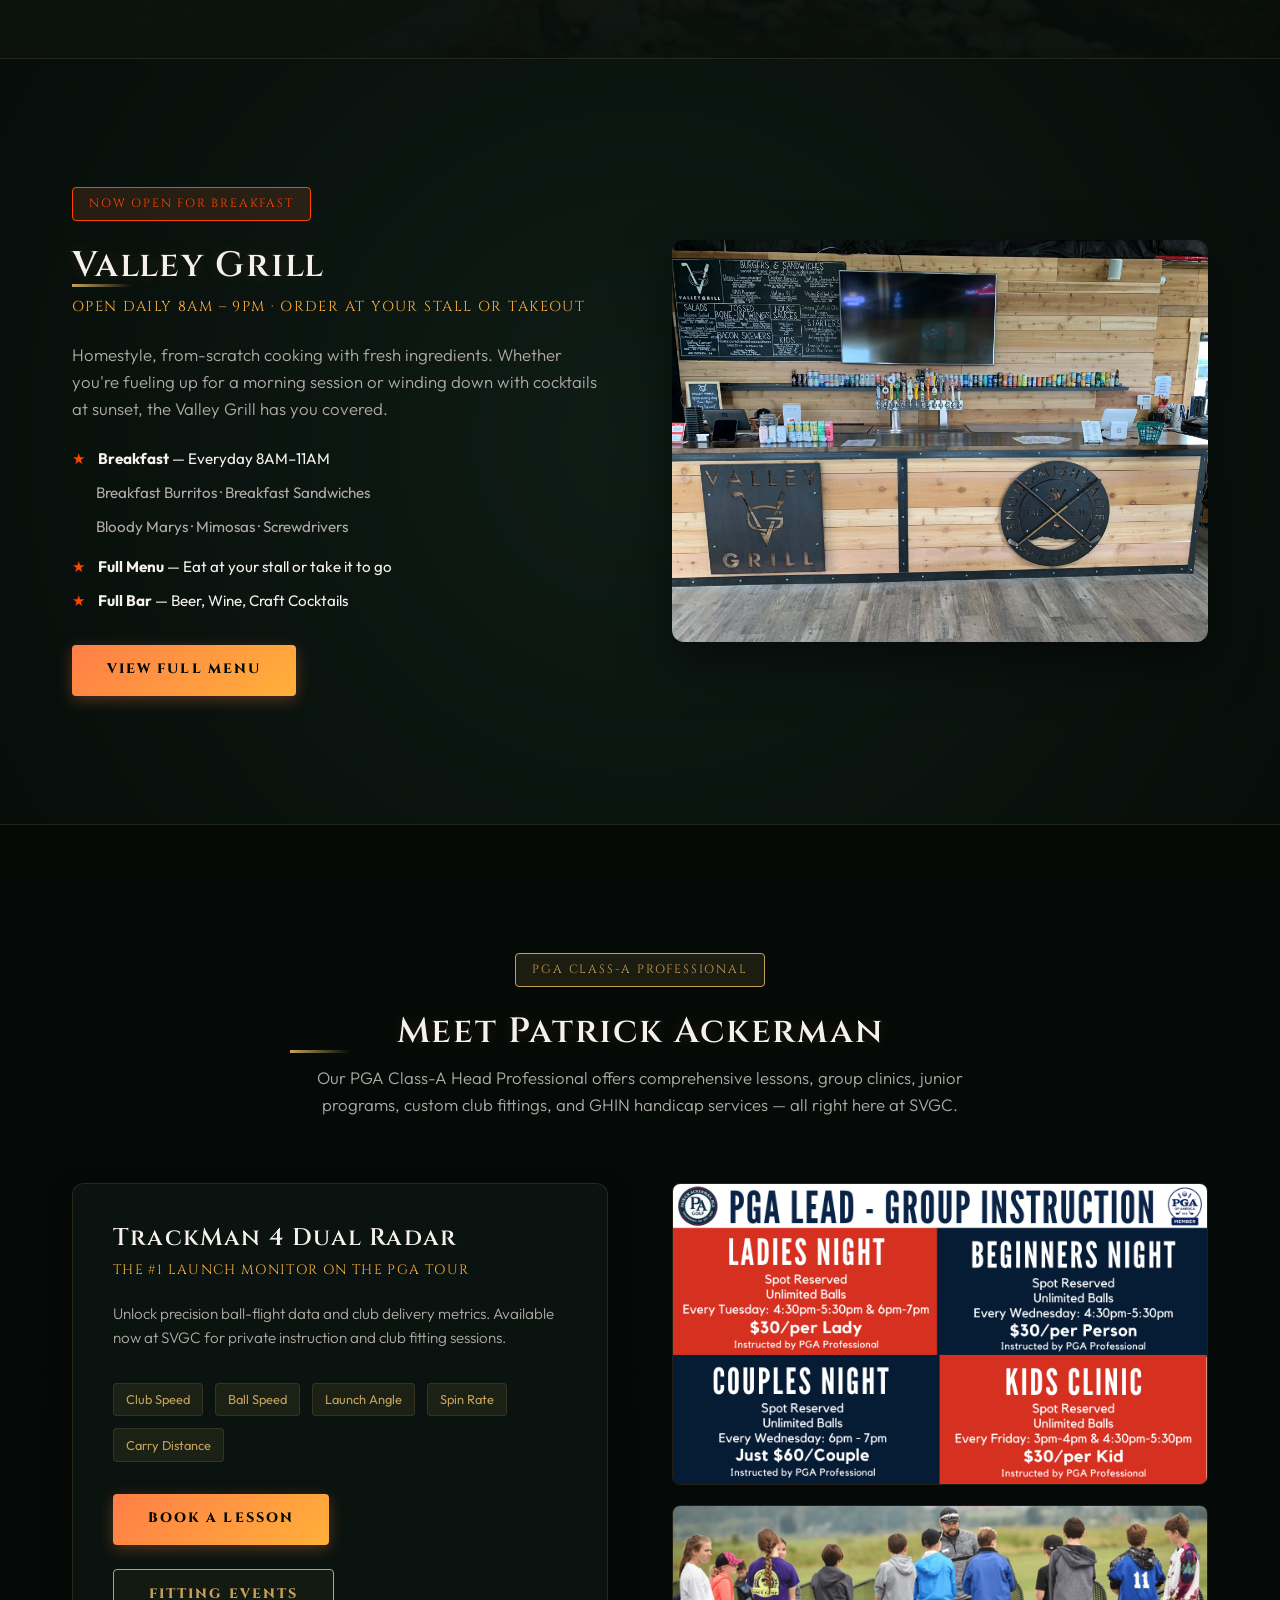
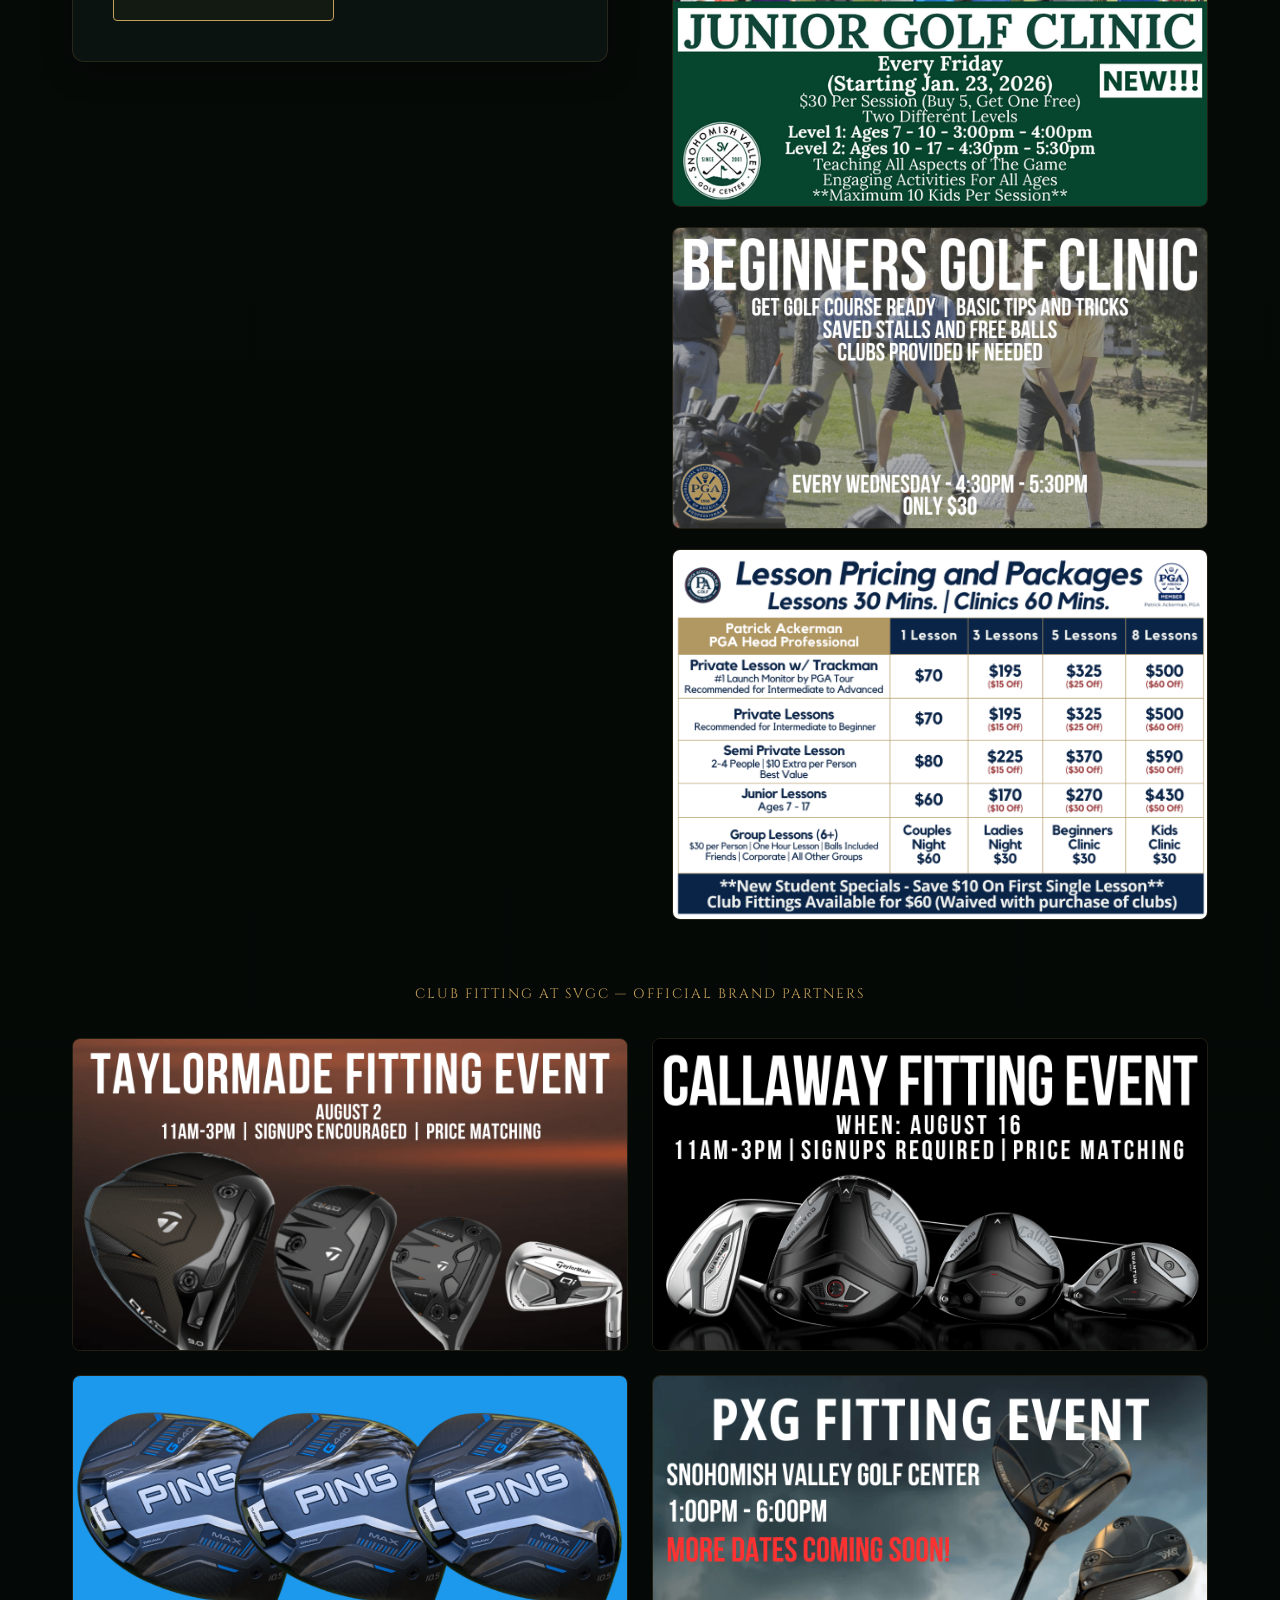
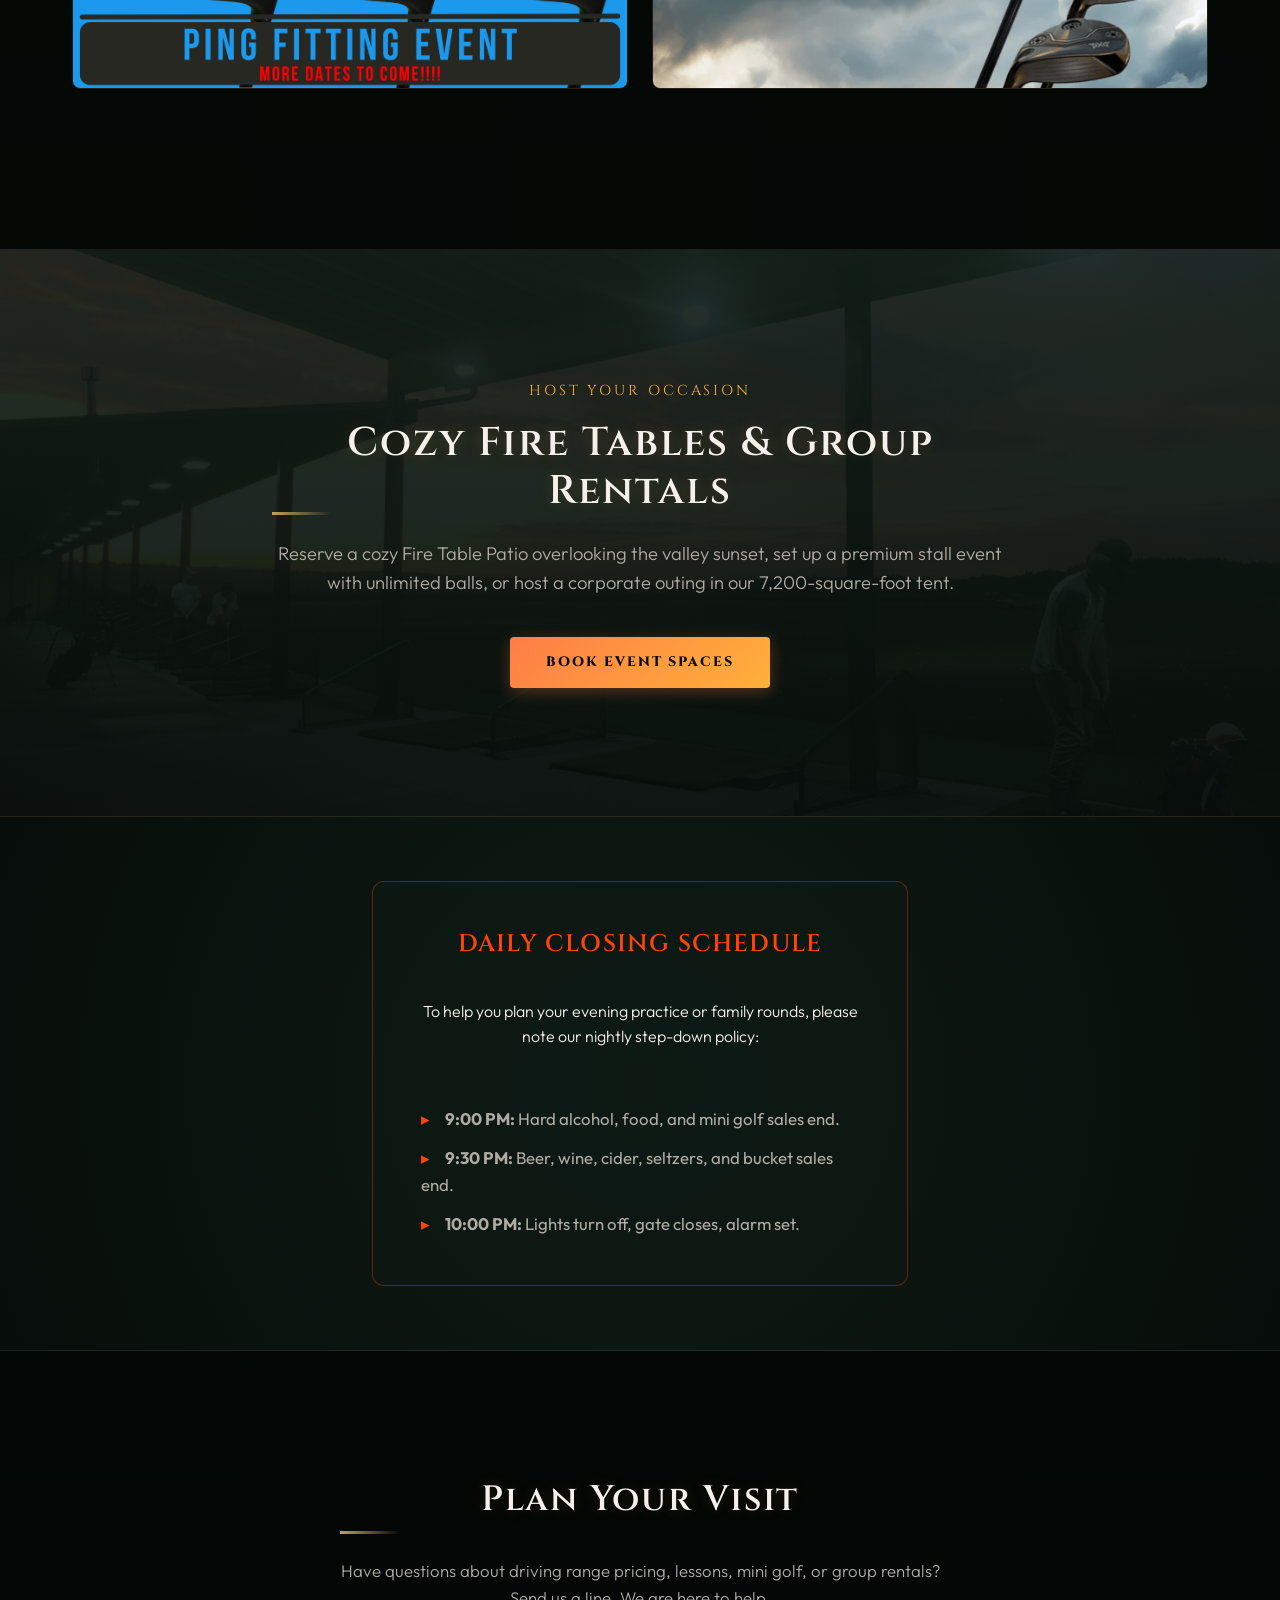
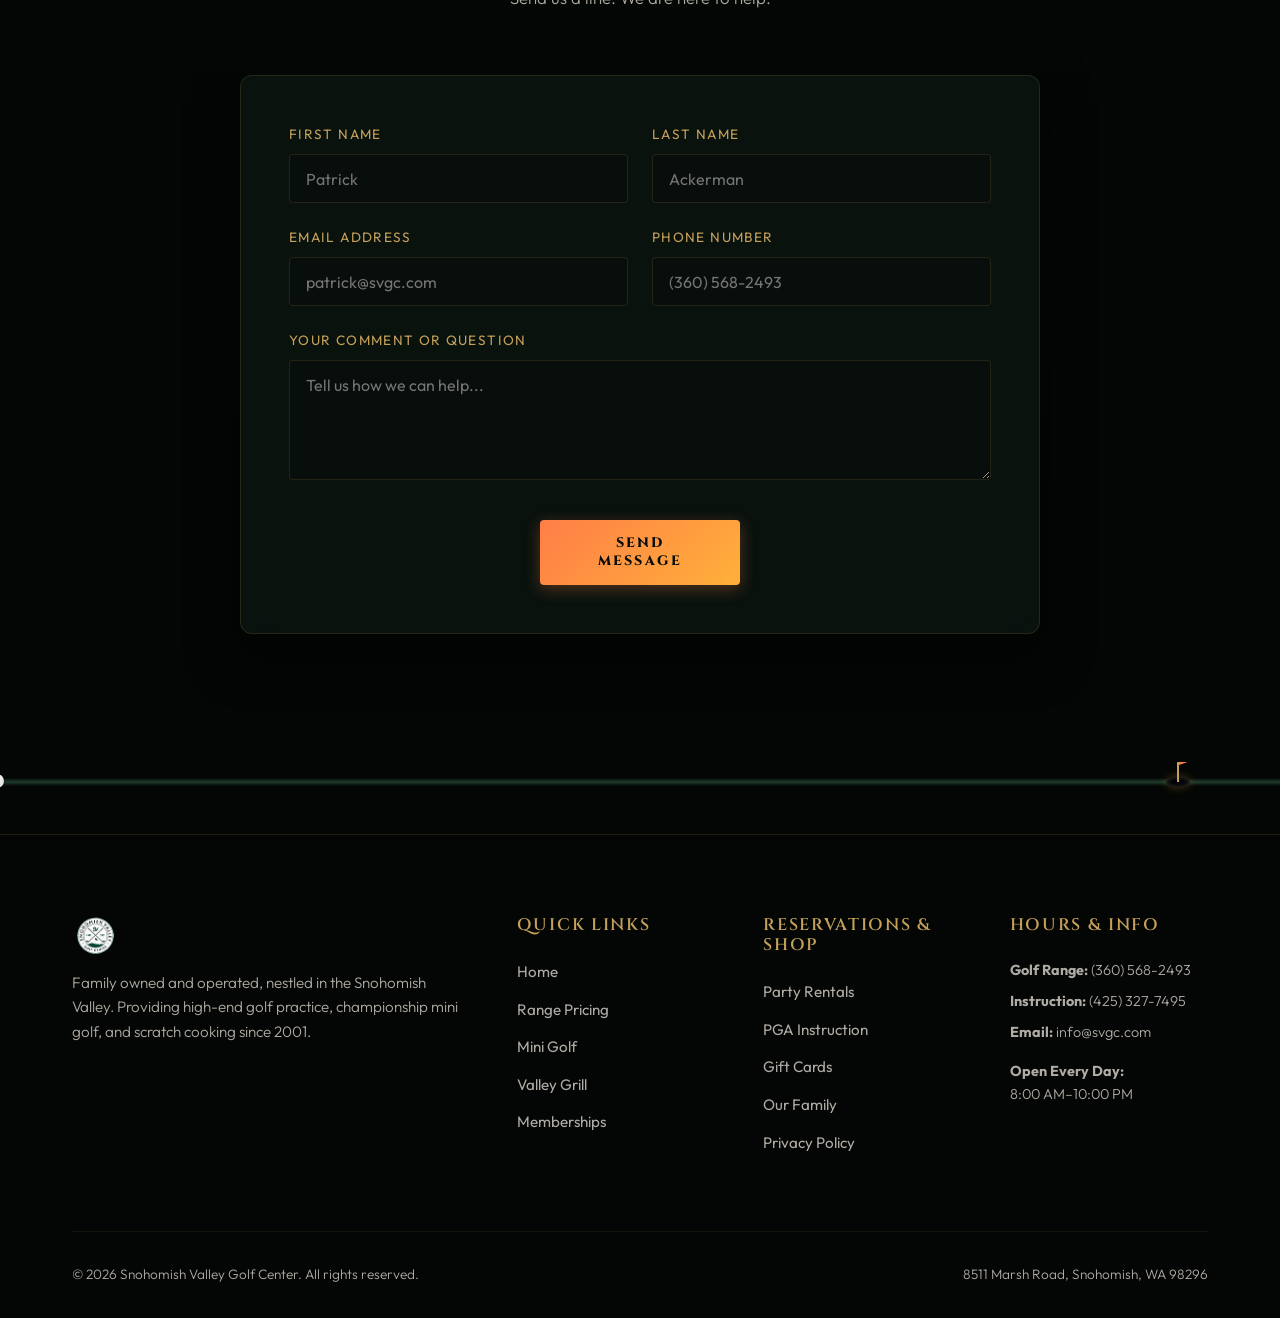
==== commit e8740882: "Fix image grids: remove cropping, show full natural size so text is readable" ====
--- a/index.html
+++ b/index.html
@@ -246,22 +246,22 @@
                 </div>
 
                 <!-- Lesson / clinic promo images grid -->
-                <div style="display: grid; grid-template-columns: 1fr 1fr; gap: 1rem;">
-                    <img src="assets/pga-lead-group-instruction.png" alt="Group Golf Instruction at SVGC" style="width: 100%; height: 220px; object-fit: cover; border-radius: 8px; border: 1px solid var(--border-color);">
-                    <img src="assets/junior-golf-clinic.png" alt="Junior Golf Clinic at SVGC" style="width: 100%; height: 220px; object-fit: cover; border-radius: 8px; border: 1px solid var(--border-color);">
-                    <img src="assets/beginners-golf-clinic.png" alt="Beginners Golf Clinic" style="width: 100%; height: 220px; object-fit: cover; border-radius: 8px; border: 1px solid var(--border-color);">
-                    <img src="assets/lesson-pricing-packages.png" alt="Lesson Pricing Packages" style="width: 100%; height: 220px; object-fit: cover; border-radius: 8px; border: 1px solid var(--border-color);">
+                <div style="display: grid; grid-template-columns: 1fr; gap: 1.25rem;">
+                    <img src="assets/pga-lead-group-instruction.png" alt="Group Golf Instruction at SVGC" style="width: 100%; height: auto; display: block; border-radius: 8px; border: 1px solid var(--border-color);">
+                    <img src="assets/junior-golf-clinic.png" alt="Junior Golf Clinic at SVGC" style="width: 100%; height: auto; display: block; border-radius: 8px; border: 1px solid var(--border-color);">
+                    <img src="assets/beginners-golf-clinic.png" alt="Beginners Golf Clinic" style="width: 100%; height: auto; display: block; border-radius: 8px; border: 1px solid var(--border-color);">
+                    <img src="assets/lesson-pricing-packages.png" alt="Lesson Pricing Packages" style="width: 100%; height: auto; display: block; border-radius: 8px; border: 1px solid var(--border-color);">
                 </div>
             </div>
 
             <!-- Club Fitting brand row -->
             <div style="text-align: center; margin-bottom: 2rem;">
                 <p style="font-family: var(--font-heading); color: var(--brass-gold); letter-spacing: 0.15em; text-transform: uppercase; font-size: 0.85rem; margin-bottom: 2rem;">Club Fitting at SVGC — Official Brand Partners</p>
-                <div style="display: grid; grid-template-columns: repeat(4, 1fr); gap: 1.25rem;">
-                    <img src="assets/taylormade-fitting-event.png" alt="TaylorMade Fitting Event" style="width: 100%; height: 200px; object-fit: cover; border-radius: 8px; border: 1px solid var(--border-color);">
-                    <img src="assets/callaway-fitting-event.png" alt="Callaway Fitting Event" style="width: 100%; height: 200px; object-fit: cover; border-radius: 8px; border: 1px solid var(--border-color);">
-                    <img src="assets/ping-fitting-event.png" alt="Ping Fitting Event" style="width: 100%; height: 200px; object-fit: cover; border-radius: 8px; border: 1px solid var(--border-color);">
-                    <img src="assets/pxg-fitting-event.png" alt="PXG Fitting Event" style="width: 100%; height: 200px; object-fit: cover; border-radius: 8px; border: 1px solid var(--border-color);">
+                <div style="display: grid; grid-template-columns: 1fr 1fr; gap: 1.5rem;">
+                    <img src="assets/taylormade-fitting-event.png" alt="TaylorMade Fitting Event" style="width: 100%; height: auto; display: block; border-radius: 8px; border: 1px solid var(--border-color);">
+                    <img src="assets/callaway-fitting-event.png" alt="Callaway Fitting Event" style="width: 100%; height: auto; display: block; border-radius: 8px; border: 1px solid var(--border-color);">
+                    <img src="assets/ping-fitting-event.png" alt="Ping Fitting Event" style="width: 100%; height: auto; display: block; border-radius: 8px; border: 1px solid var(--border-color);">
+                    <img src="assets/pxg-fitting-event.png" alt="PXG Fitting Event" style="width: 100%; height: auto; display: block; border-radius: 8px; border: 1px solid var(--border-color);">
                 </div>
             </div>
         </div>
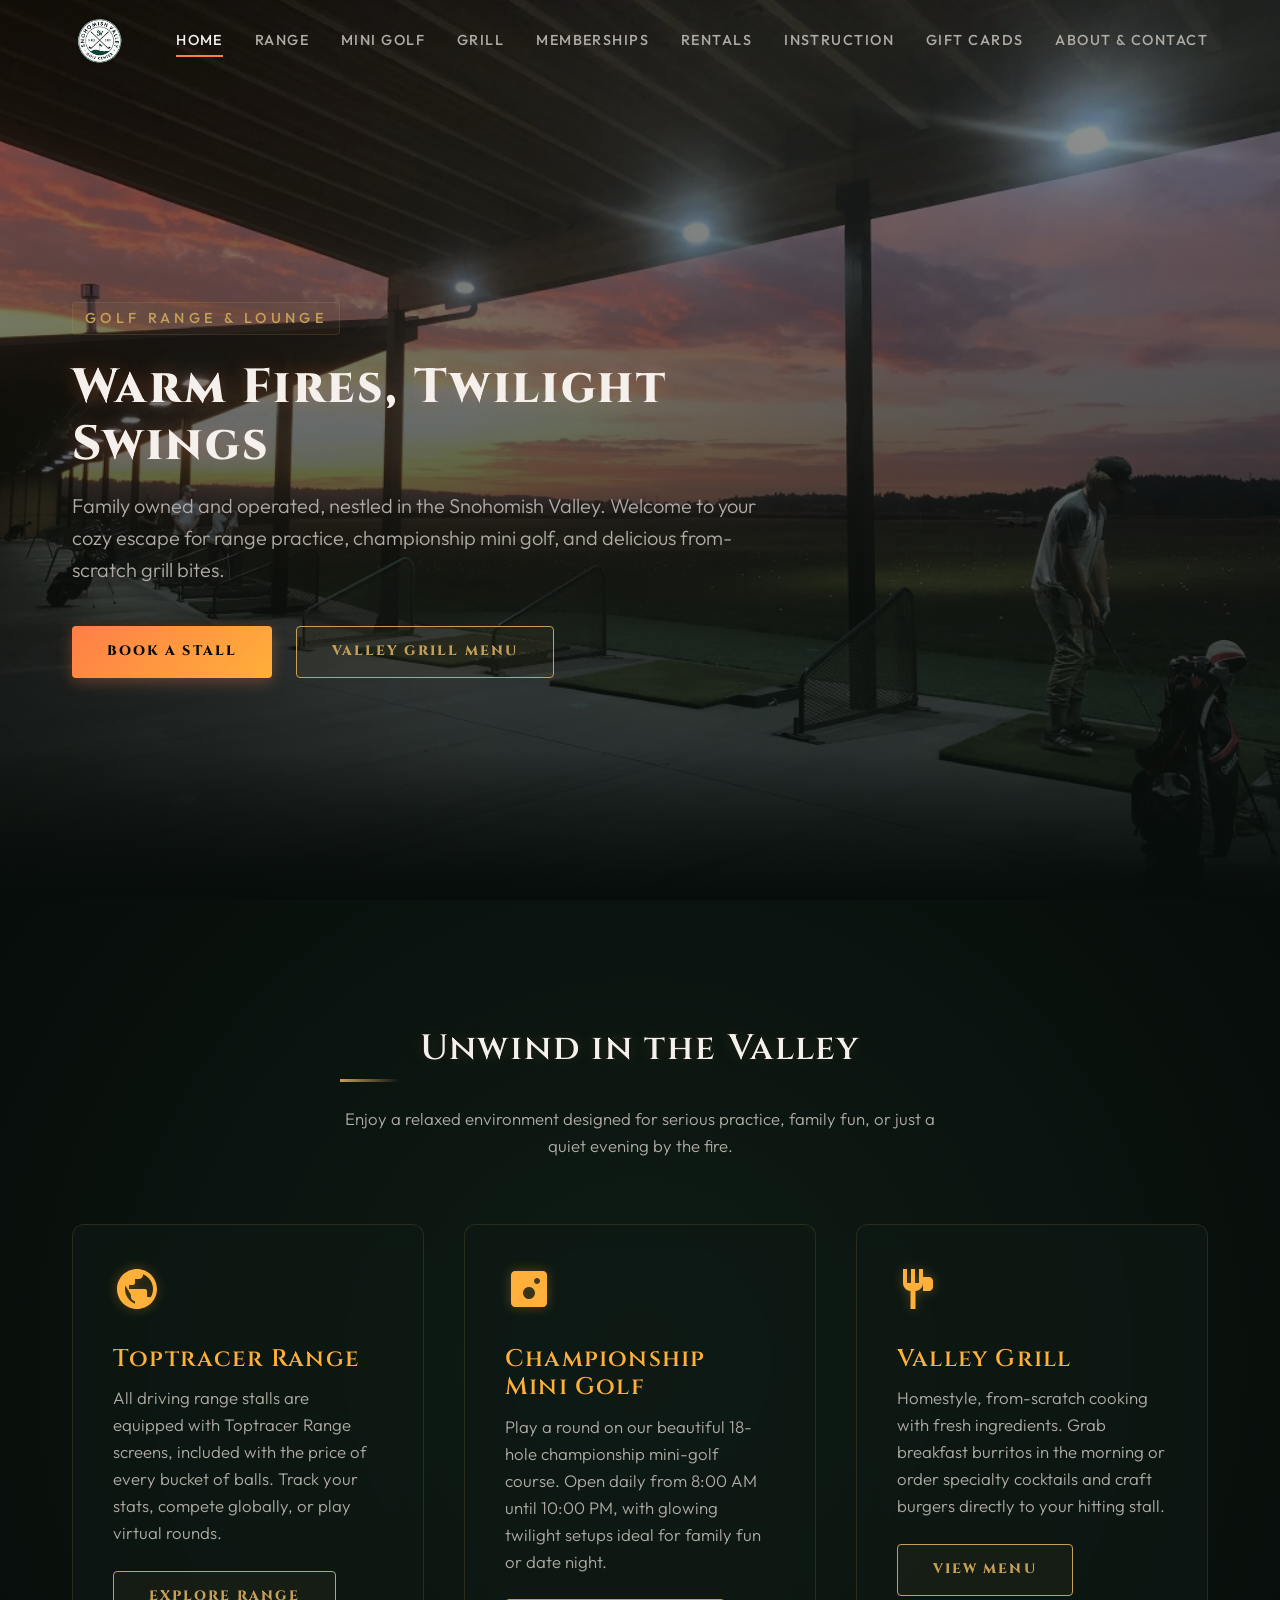
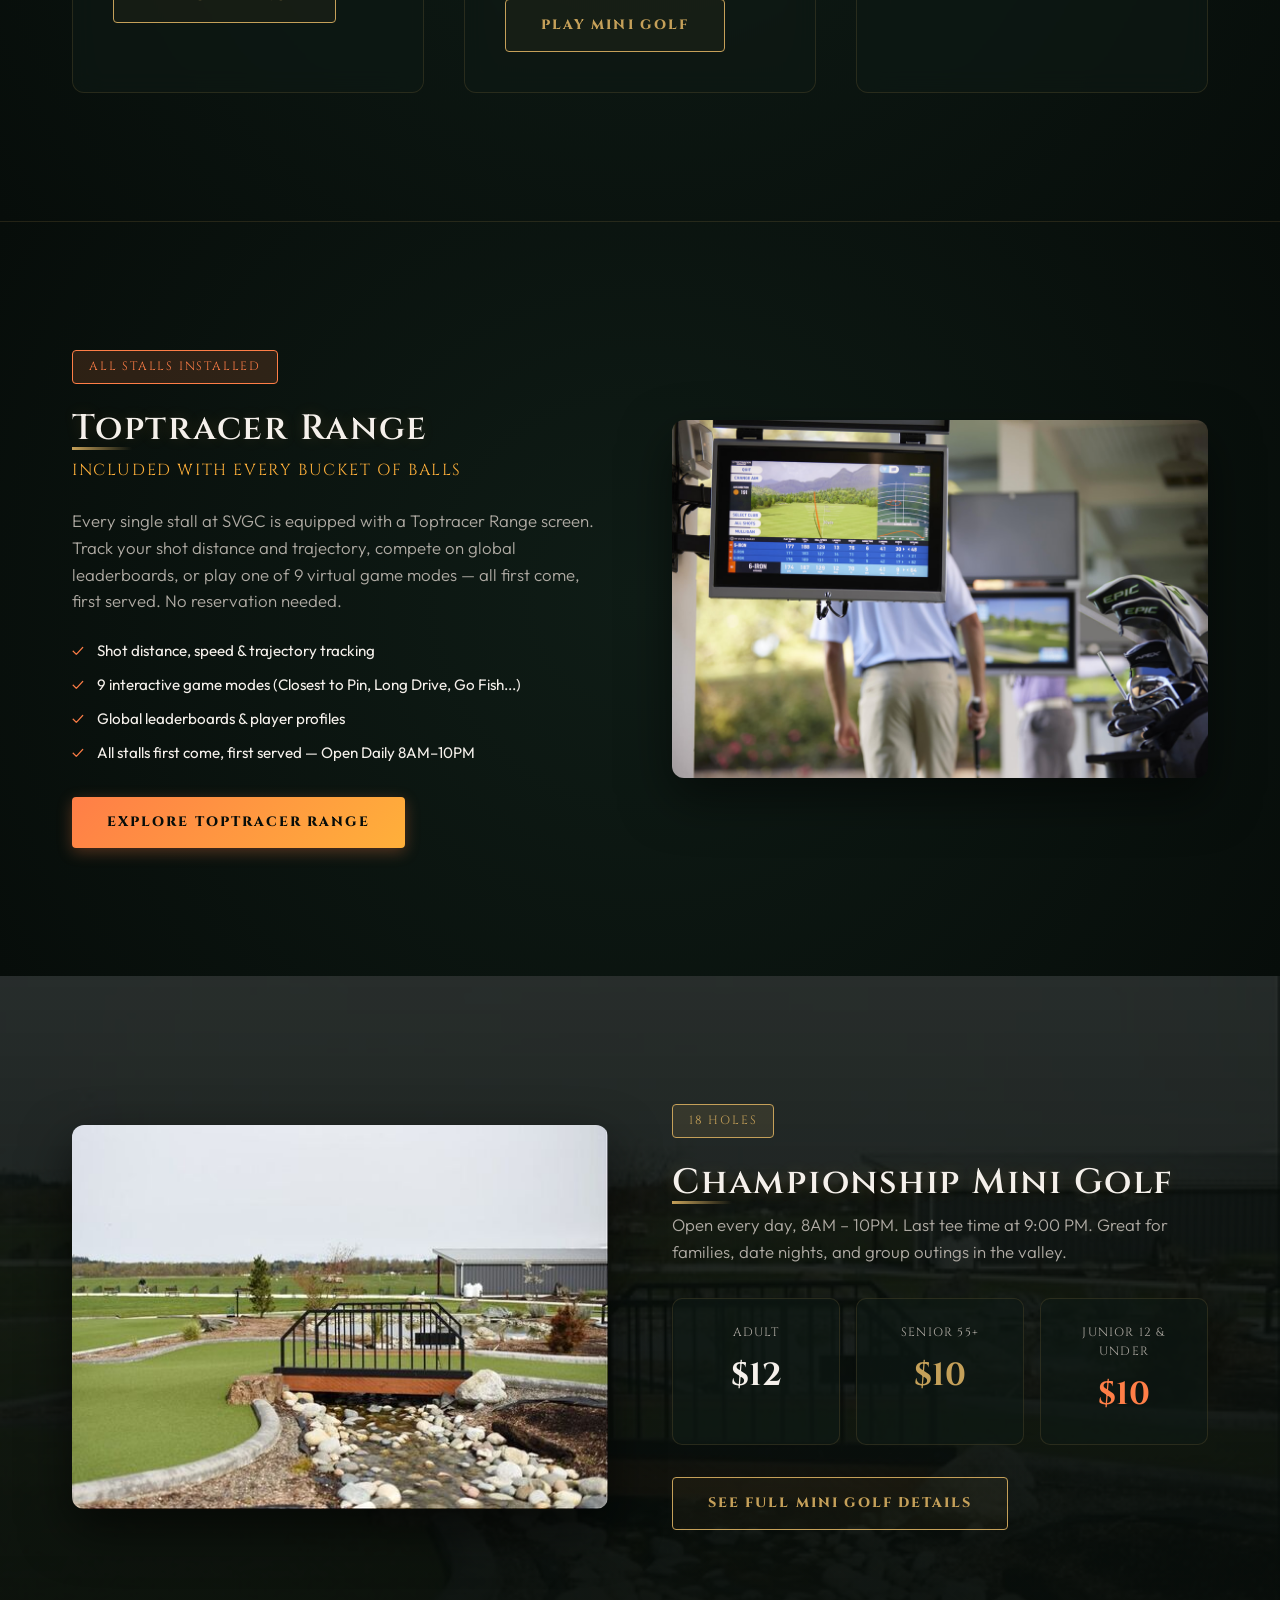
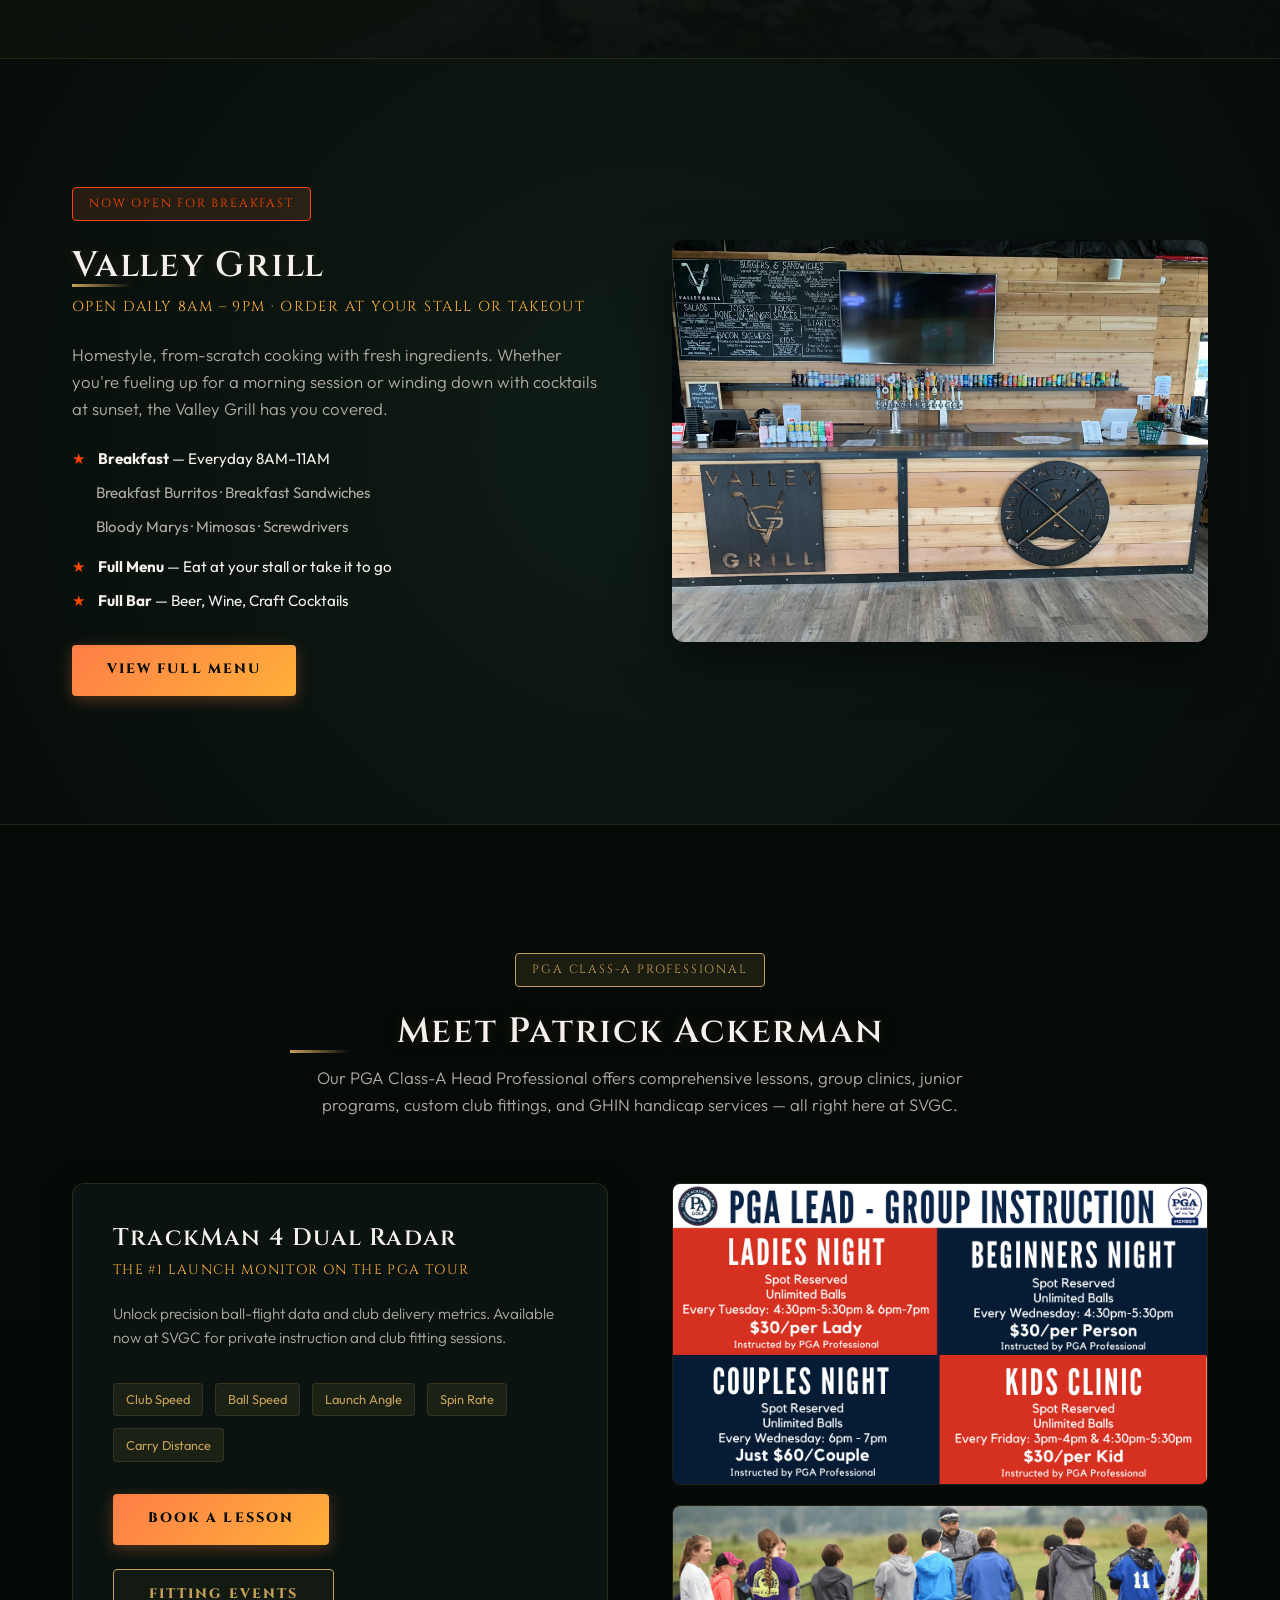
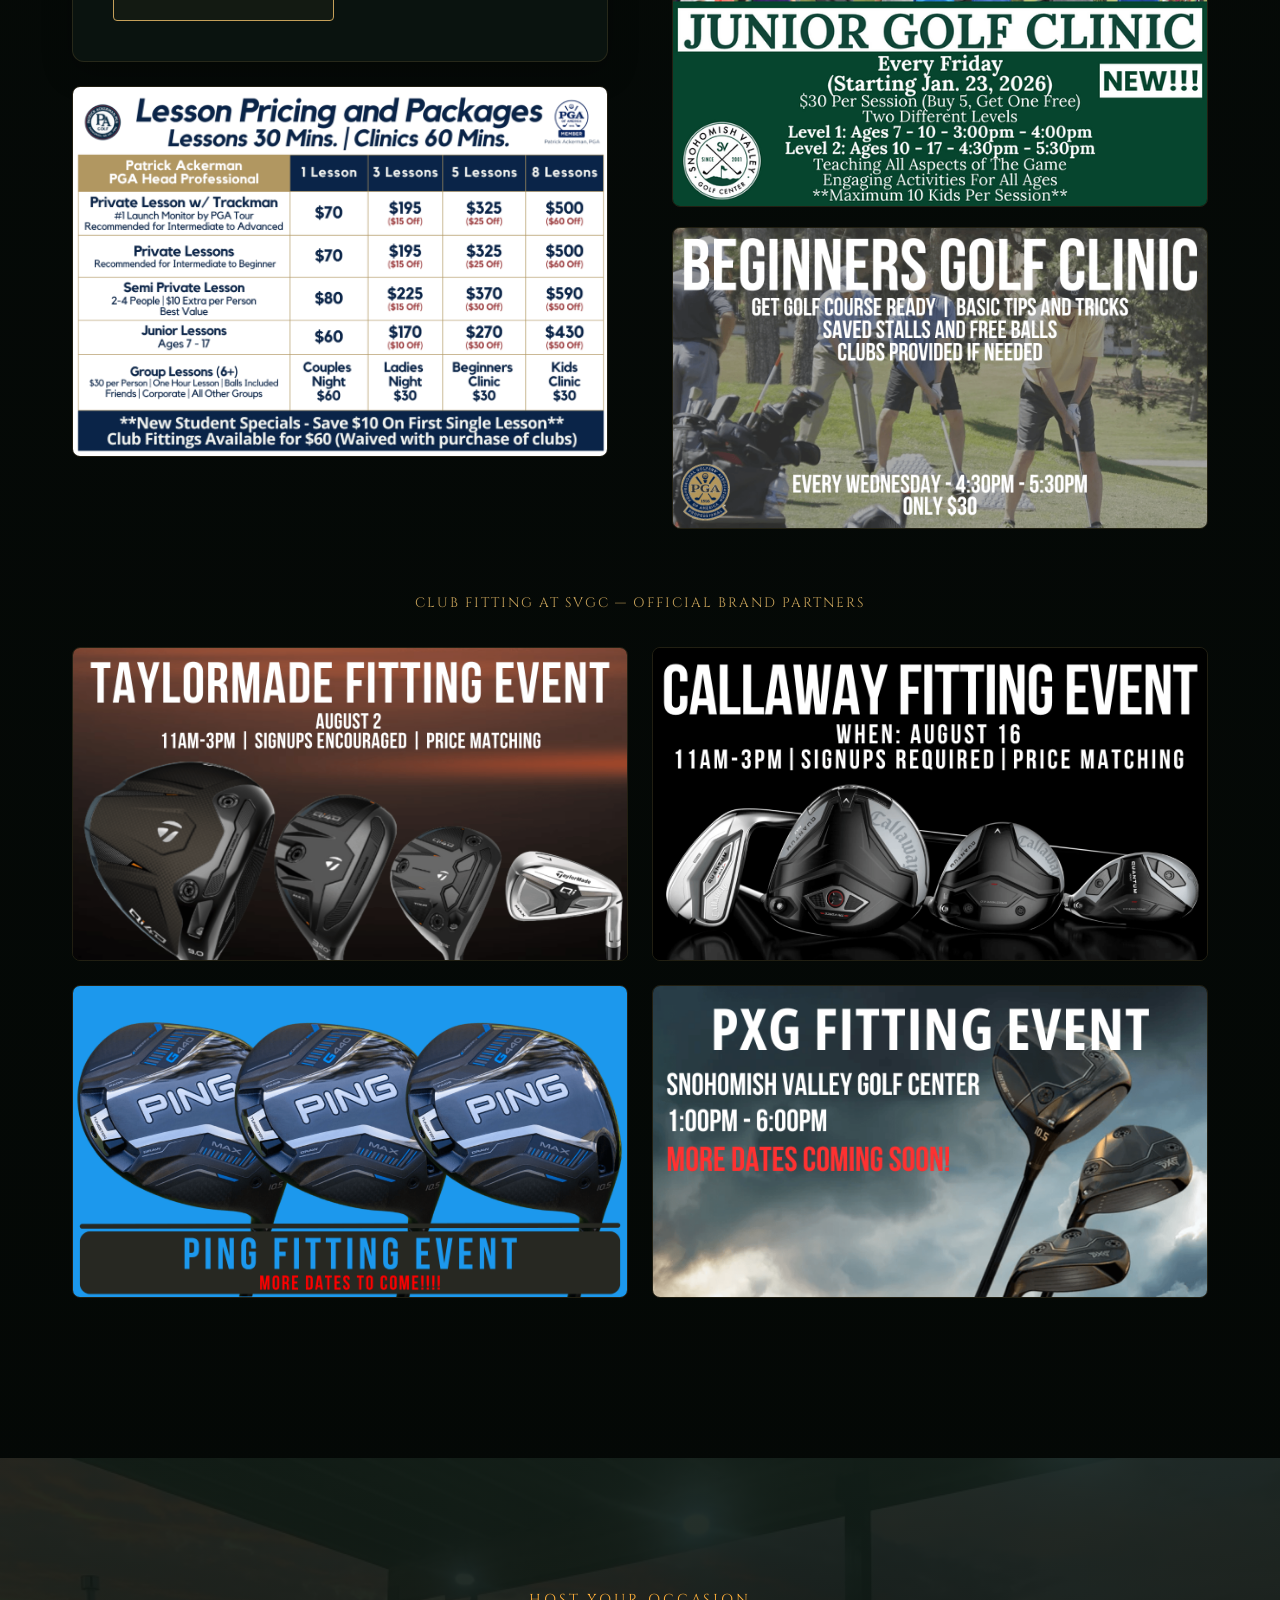
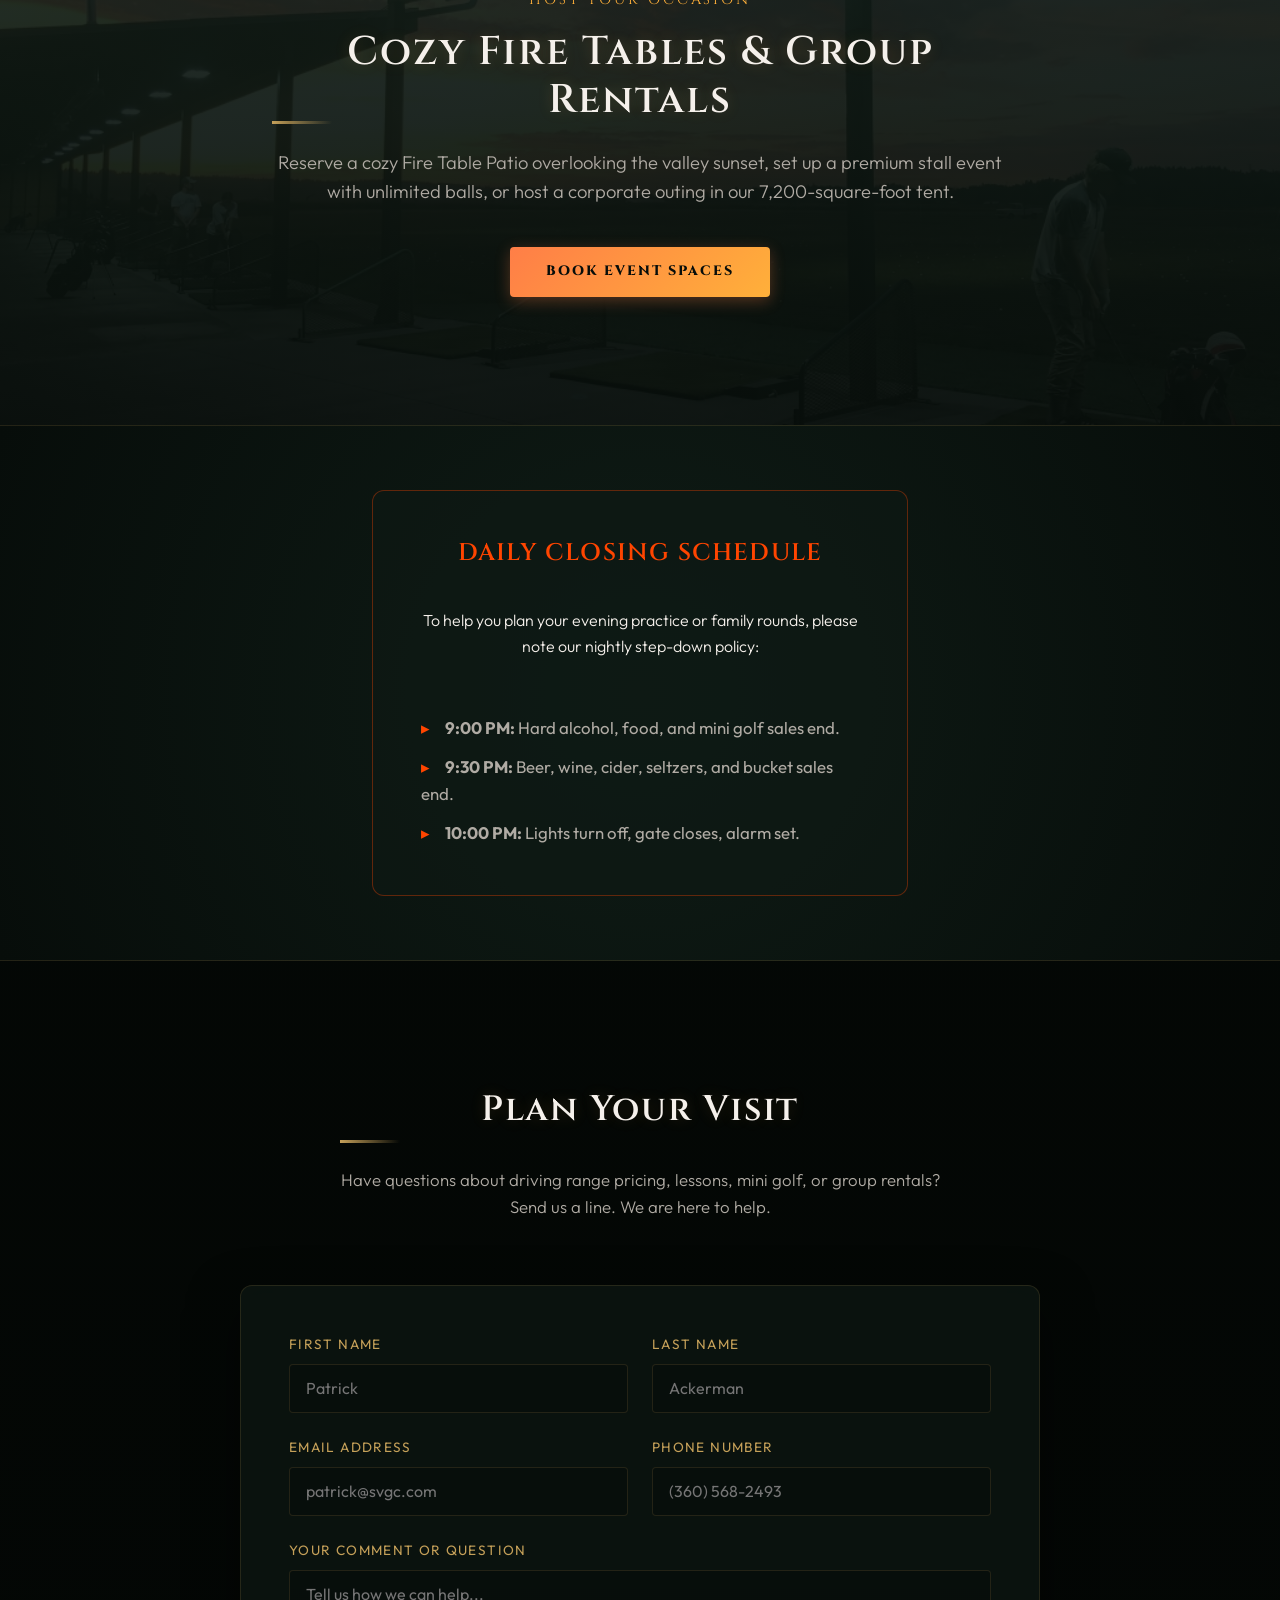
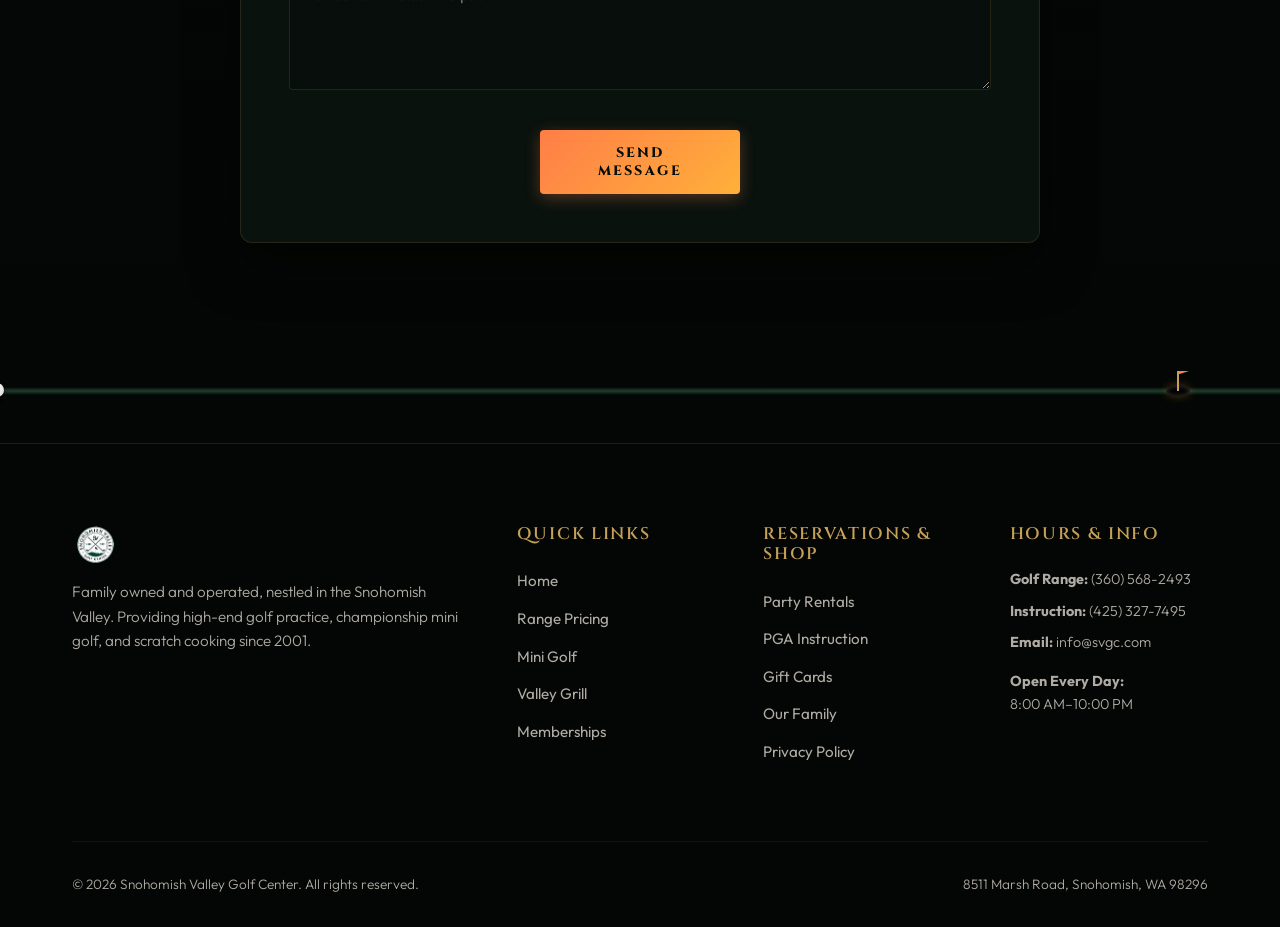
==== commit dea334ff: "Move Lesson Pricing image to left column below TrackMan card" ====
--- a/index.html
+++ b/index.html
@@ -228,29 +228,33 @@
 
             <!-- Two-column: TrackMan card + lesson promo images -->
             <div style="display: grid; grid-template-columns: 1fr 1fr; gap: 4rem; align-items: start; margin-bottom: 4rem;">
-                <div style="background: var(--bg-card); border: 1px solid var(--border-color); border-radius: 12px; padding: 2.5rem; box-shadow: 0 10px 30px rgba(0,0,0,0.3);">
-                    <h3 style="font-family: var(--font-heading); color: var(--text-cream); margin-bottom: 0.5rem;">TrackMan 4 Dual Radar</h3>
-                    <p style="font-size: 0.85rem; color: var(--secondary-amber); font-family: var(--font-heading); letter-spacing: 0.1em; text-transform: uppercase; margin-bottom: 1.25rem;">The #1 Launch Monitor on the PGA Tour</p>
-                    <p style="font-size: 0.95rem; margin-bottom: 2rem;">Unlock precision ball-flight data and club delivery metrics. Available now at SVGC for private instruction and club fitting sessions.</p>
-                    <div style="display: flex; gap: 0.75rem; flex-wrap: wrap; margin-bottom: 2rem;">
-                        <span style="font-size: 0.8rem; background: rgba(197,160,89,0.1); border: 1px solid var(--border-color); padding: 0.35rem 0.75rem; border-radius: 4px; color: var(--brass-gold);">Club Speed</span>
-                        <span style="font-size: 0.8rem; background: rgba(197,160,89,0.1); border: 1px solid var(--border-color); padding: 0.35rem 0.75rem; border-radius: 4px; color: var(--brass-gold);">Ball Speed</span>
-                        <span style="font-size: 0.8rem; background: rgba(197,160,89,0.1); border: 1px solid var(--border-color); padding: 0.35rem 0.75rem; border-radius: 4px; color: var(--brass-gold);">Launch Angle</span>
-                        <span style="font-size: 0.8rem; background: rgba(197,160,89,0.1); border: 1px solid var(--border-color); padding: 0.35rem 0.75rem; border-radius: 4px; color: var(--brass-gold);">Spin Rate</span>
-                        <span style="font-size: 0.8rem; background: rgba(197,160,89,0.1); border: 1px solid var(--border-color); padding: 0.35rem 0.75rem; border-radius: 4px; color: var(--brass-gold);">Carry Distance</span>
+                <!-- Left: TrackMan card + Lesson Pricing image -->
+                <div style="display: flex; flex-direction: column; gap: 1.5rem;">
+                    <div style="background: var(--bg-card); border: 1px solid var(--border-color); border-radius: 12px; padding: 2.5rem; box-shadow: 0 10px 30px rgba(0,0,0,0.3);">
+                        <h3 style="font-family: var(--font-heading); color: var(--text-cream); margin-bottom: 0.5rem;">TrackMan 4 Dual Radar</h3>
+                        <p style="font-size: 0.85rem; color: var(--secondary-amber); font-family: var(--font-heading); letter-spacing: 0.1em; text-transform: uppercase; margin-bottom: 1.25rem;">The #1 Launch Monitor on the PGA Tour</p>
+                        <p style="font-size: 0.95rem; margin-bottom: 2rem;">Unlock precision ball-flight data and club delivery metrics. Available now at SVGC for private instruction and club fitting sessions.</p>
+                        <div style="display: flex; gap: 0.75rem; flex-wrap: wrap; margin-bottom: 2rem;">
+                            <span style="font-size: 0.8rem; background: rgba(197,160,89,0.1); border: 1px solid var(--border-color); padding: 0.35rem 0.75rem; border-radius: 4px; color: var(--brass-gold);">Club Speed</span>
+                            <span style="font-size: 0.8rem; background: rgba(197,160,89,0.1); border: 1px solid var(--border-color); padding: 0.35rem 0.75rem; border-radius: 4px; color: var(--brass-gold);">Ball Speed</span>
+                            <span style="font-size: 0.8rem; background: rgba(197,160,89,0.1); border: 1px solid var(--border-color); padding: 0.35rem 0.75rem; border-radius: 4px; color: var(--brass-gold);">Launch Angle</span>
+                            <span style="font-size: 0.8rem; background: rgba(197,160,89,0.1); border: 1px solid var(--border-color); padding: 0.35rem 0.75rem; border-radius: 4px; color: var(--brass-gold);">Spin Rate</span>
+                            <span style="font-size: 0.8rem; background: rgba(197,160,89,0.1); border: 1px solid var(--border-color); padding: 0.35rem 0.75rem; border-radius: 4px; color: var(--brass-gold);">Carry Distance</span>
+                        </div>
+                        <div class="btn-group">
+                            <a href="pro-shop.html" class="btn btn-primary">Book a Lesson</a>
+                            <a href="pro-shop.html#fittings" class="btn btn-secondary">Fitting Events</a>
+                        </div>
                     </div>
-                    <div class="btn-group">
-                        <a href="pro-shop.html" class="btn btn-primary">Book a Lesson</a>
-                        <a href="pro-shop.html#fittings" class="btn btn-secondary">Fitting Events</a>
-                    </div>
-                </div>
-
-                <!-- Lesson / clinic promo images grid -->
+                    <!-- Lesson Pricing image moved here -->
+                    <img src="assets/lesson-pricing-packages.png" alt="Lesson Pricing Packages" style="width: 100%; height: auto; display: block; border-radius: 8px; border: 1px solid var(--border-color);">
+                </div>
+
+                <!-- Right: clinic promo images -->
                 <div style="display: grid; grid-template-columns: 1fr; gap: 1.25rem;">
                     <img src="assets/pga-lead-group-instruction.png" alt="Group Golf Instruction at SVGC" style="width: 100%; height: auto; display: block; border-radius: 8px; border: 1px solid var(--border-color);">
                     <img src="assets/junior-golf-clinic.png" alt="Junior Golf Clinic at SVGC" style="width: 100%; height: auto; display: block; border-radius: 8px; border: 1px solid var(--border-color);">
                     <img src="assets/beginners-golf-clinic.png" alt="Beginners Golf Clinic" style="width: 100%; height: auto; display: block; border-radius: 8px; border: 1px solid var(--border-color);">
-                    <img src="assets/lesson-pricing-packages.png" alt="Lesson Pricing Packages" style="width: 100%; height: auto; display: block; border-radius: 8px; border: 1px solid var(--border-color);">
                 </div>
             </div>
 
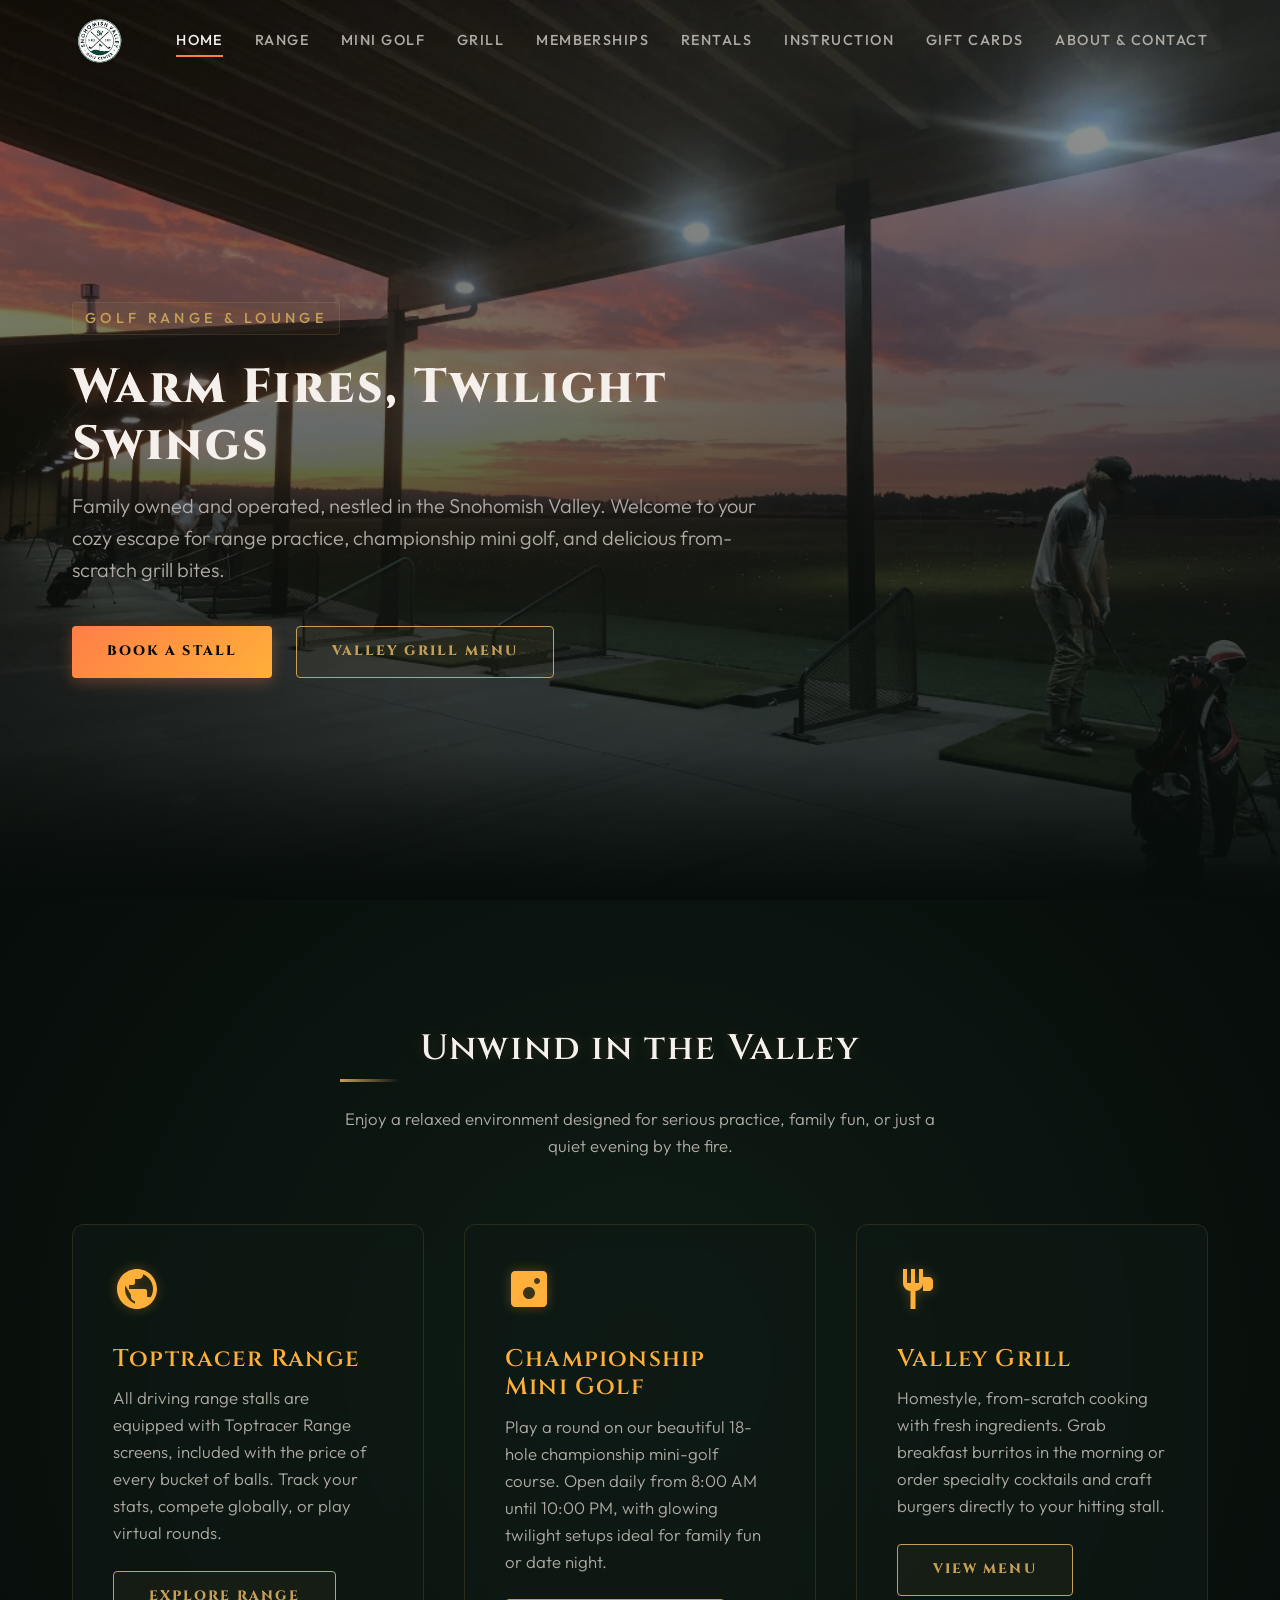
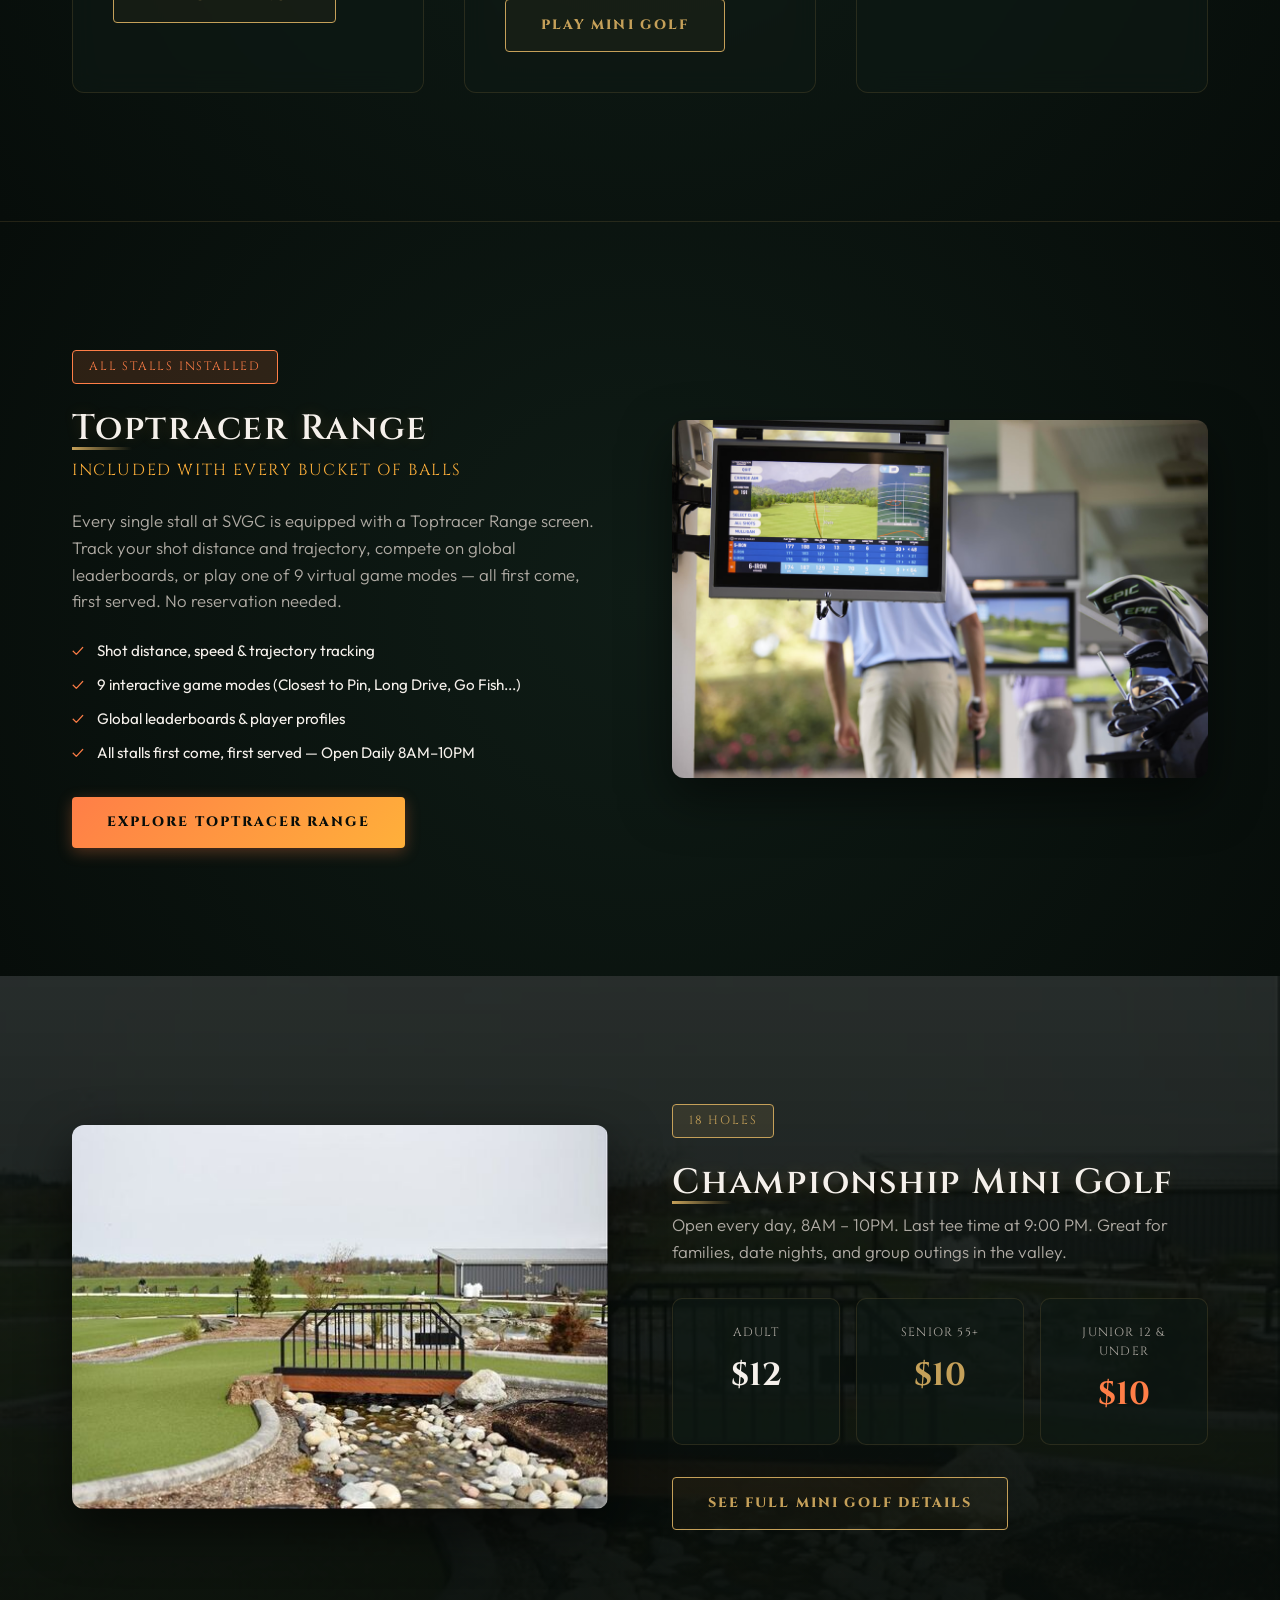
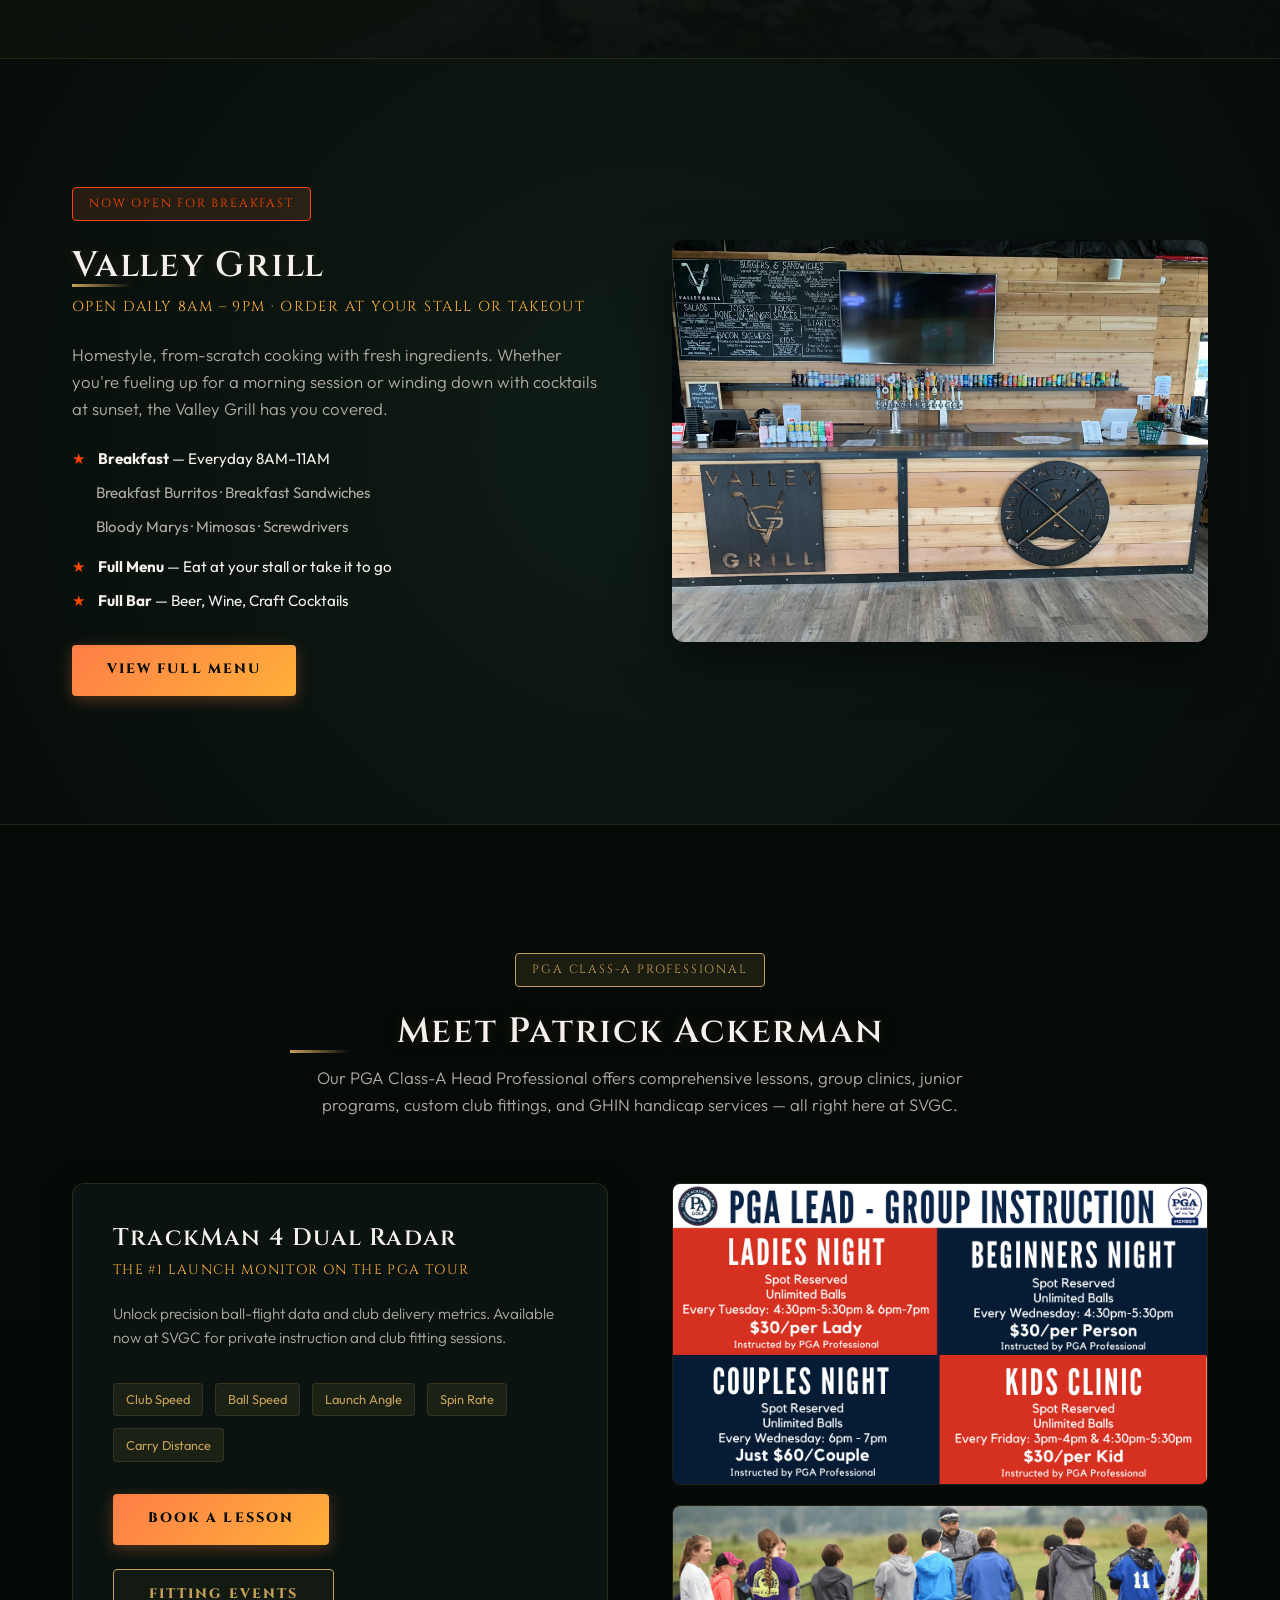
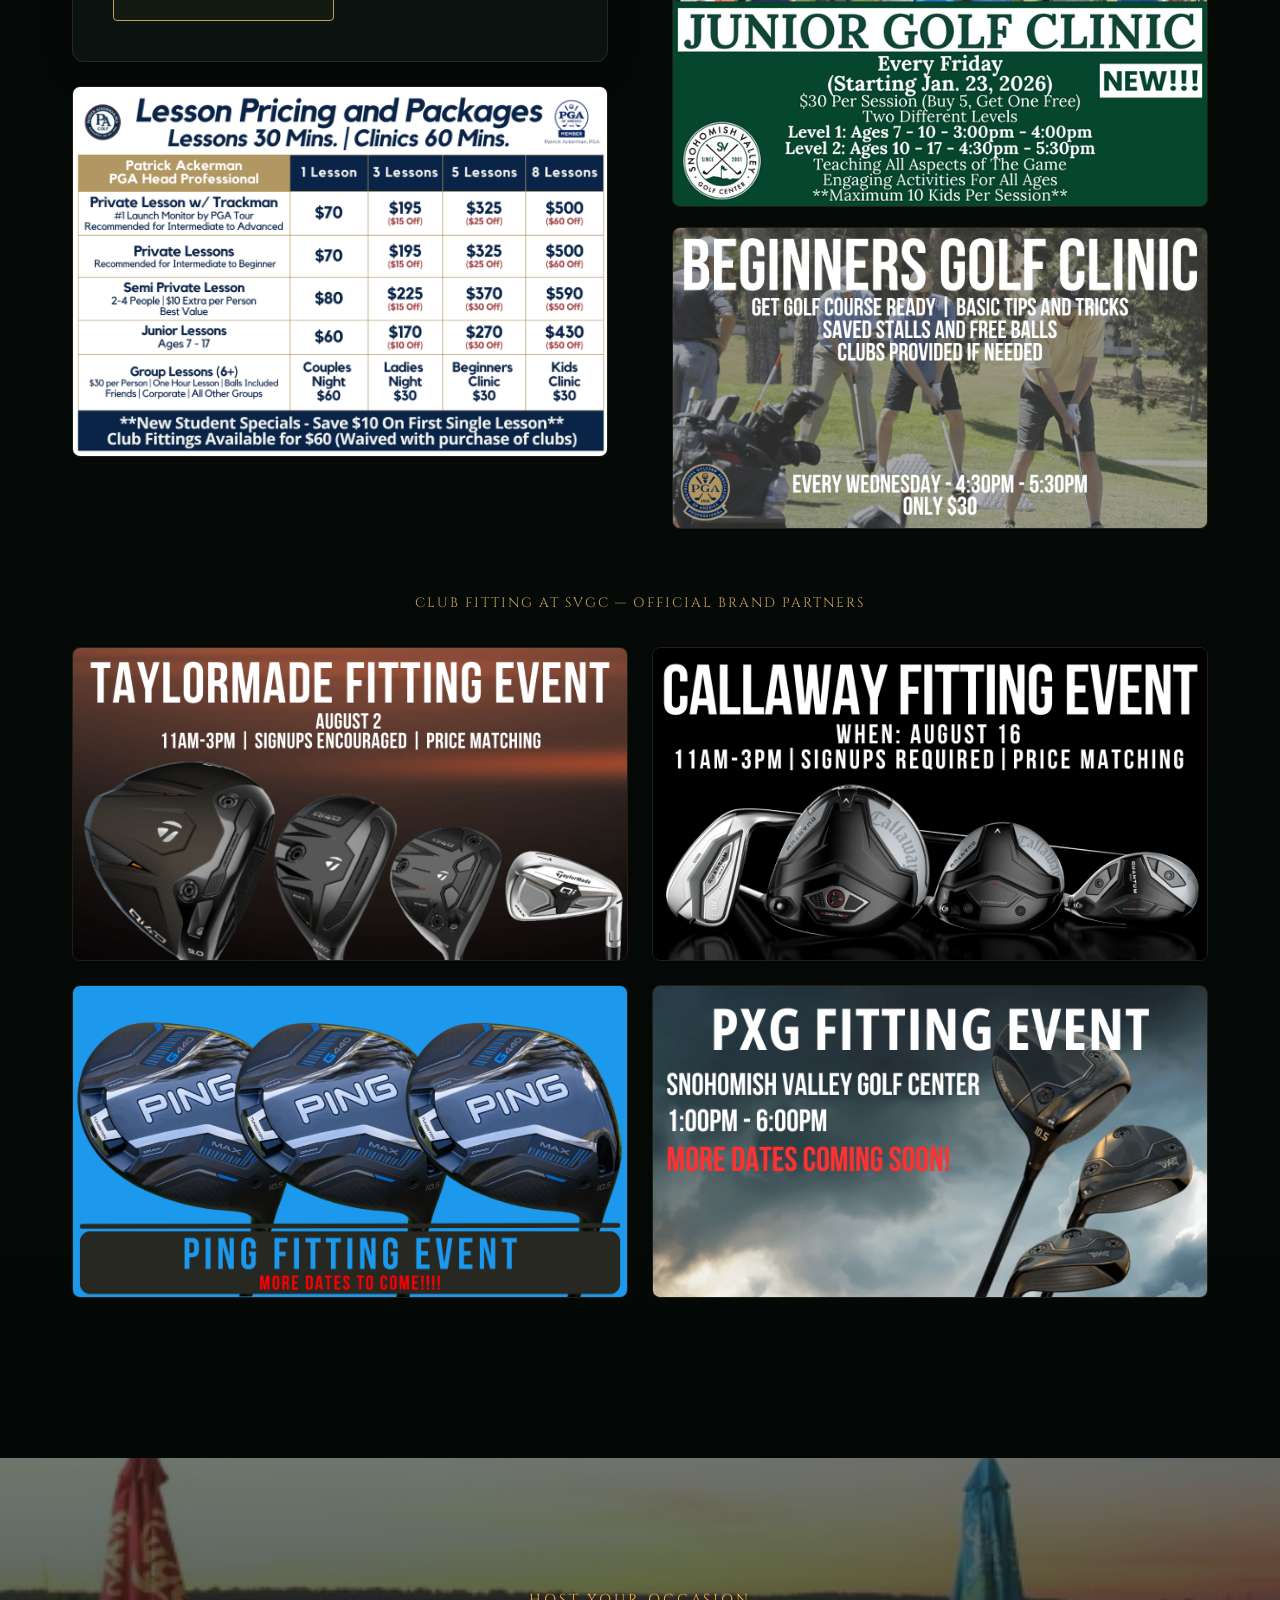
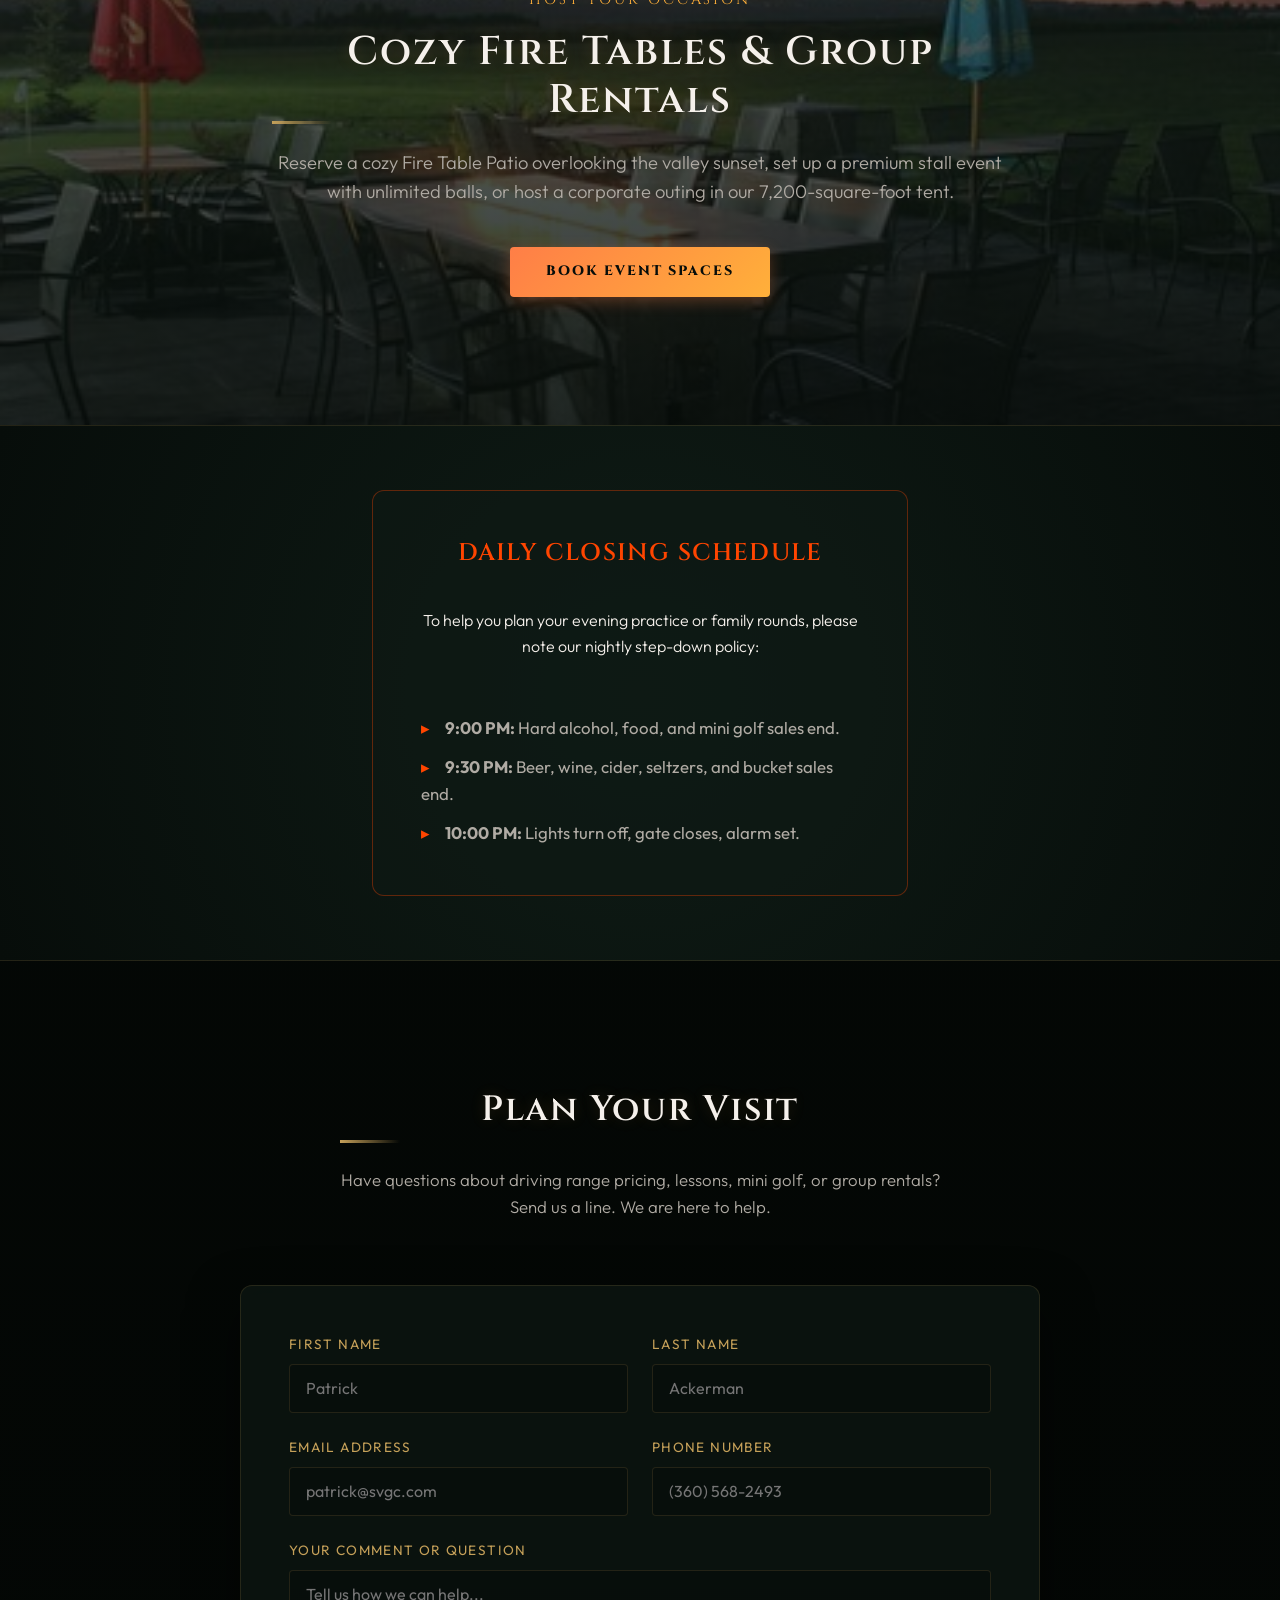
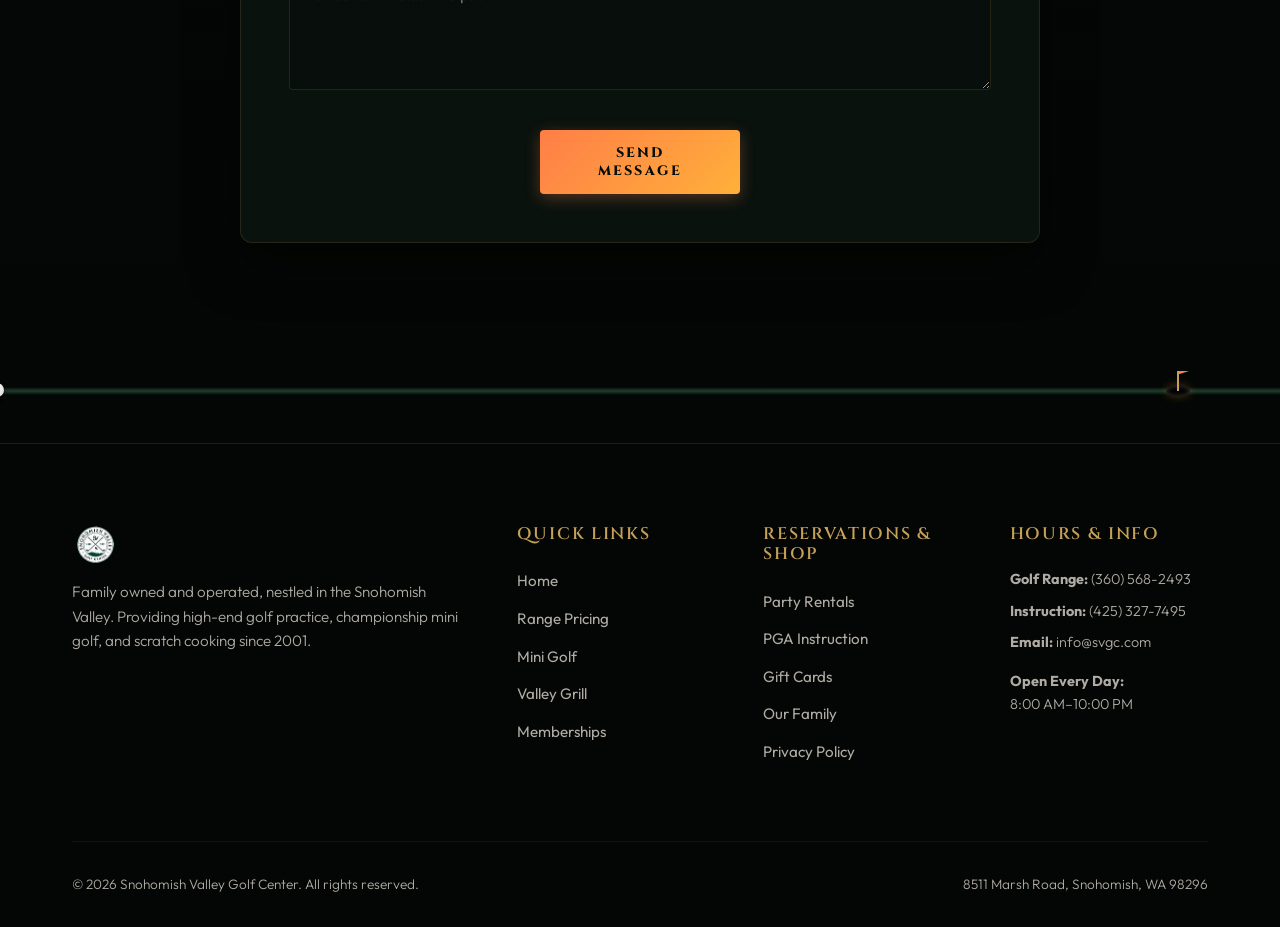
==== commit dfc34d95: "Swap CTA background to firepit patio sunset photo" ====
--- a/index.html
+++ b/index.html
@@ -272,7 +272,7 @@
     </section>
 
     <!-- EVENT PORTAL CTA -->
-    <section class="section section-dark" style="background: linear-gradient(rgba(15, 28, 22, 0.9), rgba(7, 13, 10, 0.95)), url('assets/hero_sunset_range.jpg') no-repeat center center/cover;">
+    <section class="section section-dark" style="background: linear-gradient(rgba(15, 28, 22, 0.6), rgba(7, 13, 10, 0.85)), url('assets/firepit-patio-sunset.jpg') no-repeat center center/cover;">
         <div class="container" style="text-align: center; max-width: 800px;">
             <span style="font-family: var(--font-heading); color: var(--secondary-amber); letter-spacing: 0.2em; font-size: 0.9rem; text-transform: uppercase;">Host Your Occasion</span>
             <h2 style="margin-top: 1rem; font-size: 2.5rem; border: none; padding: 0;">Cozy Fire Tables & Group Rentals</h2>
--- a/style.css
+++ b/style.css
@@ -754,10 +754,9 @@
 }
 
 .tab-content.active {
-    display: grid;
-    grid-template-columns: 1.2fr 1fr;
-    gap: 3.5rem;
-    align-items: start;
+    display: flex;
+    flex-direction: column;
+    gap: 3rem;
     animation: fadeIn 0.6s ease;
 }
 
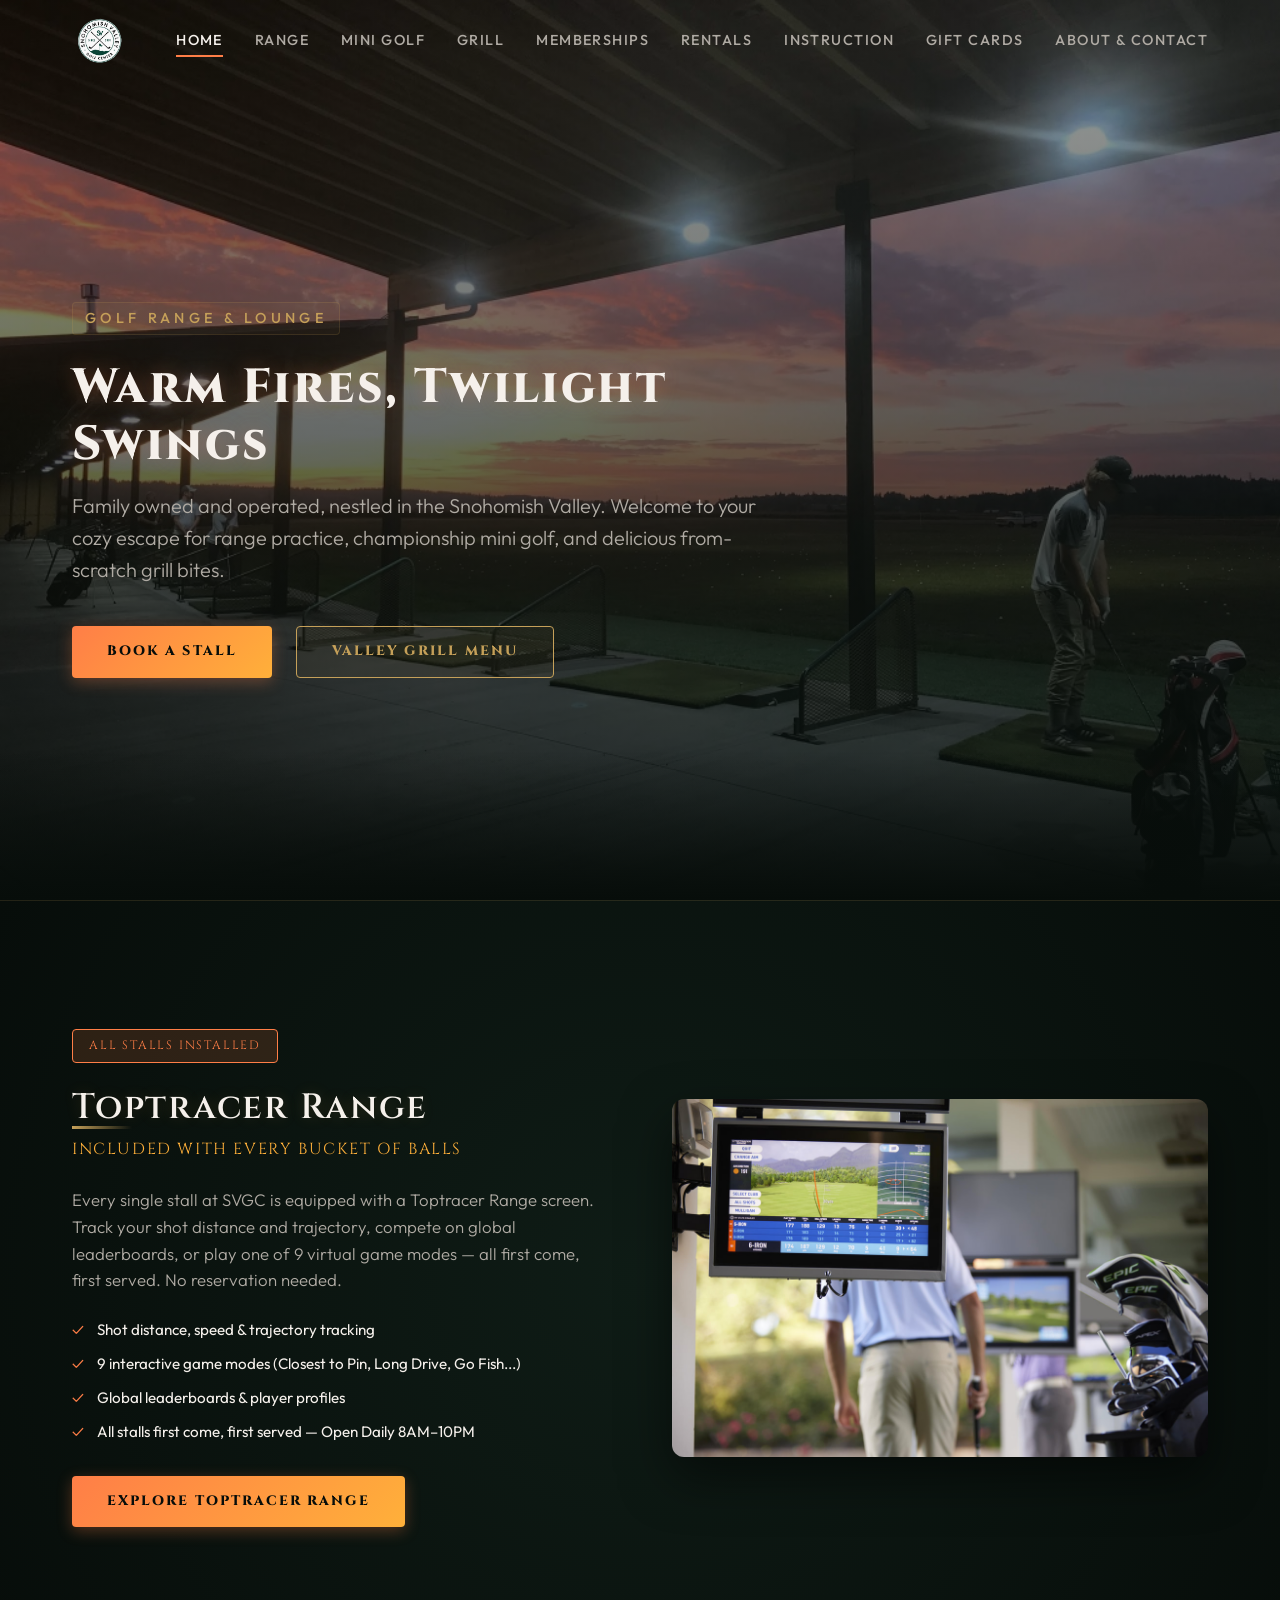
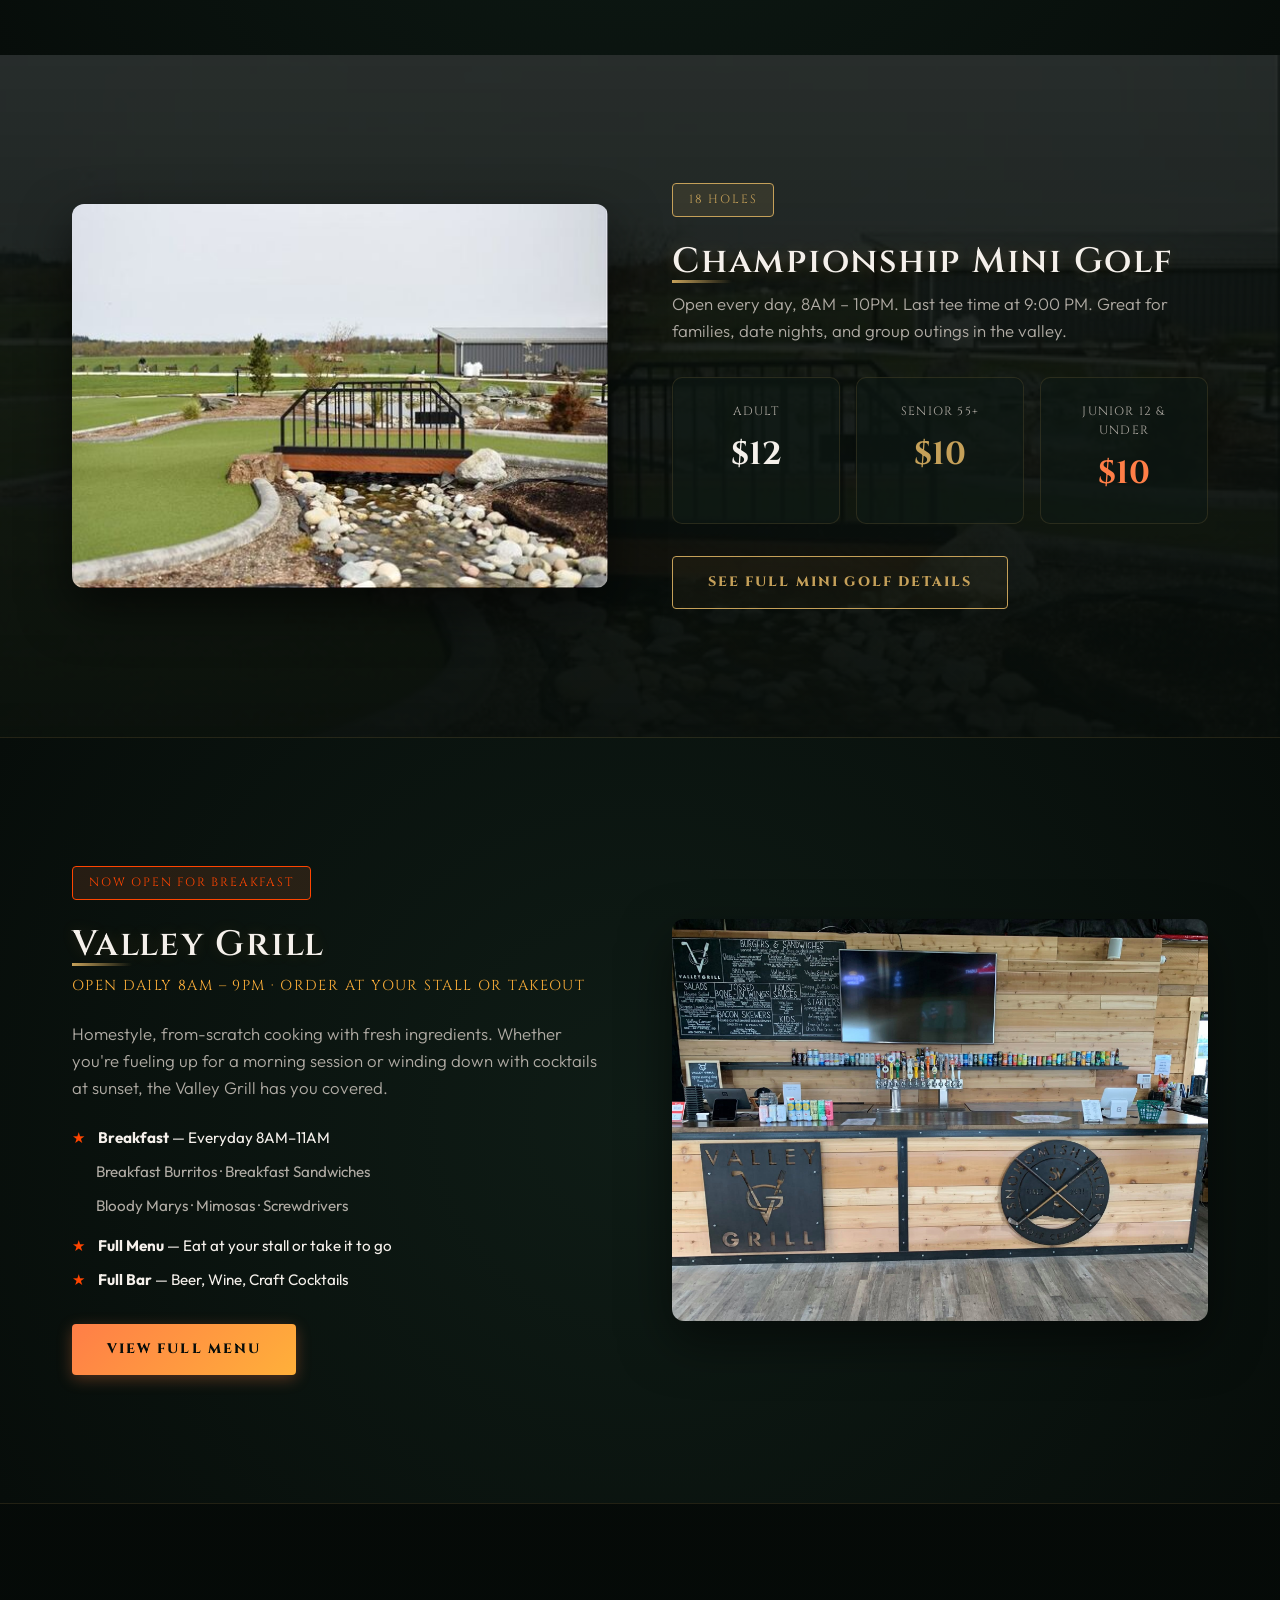
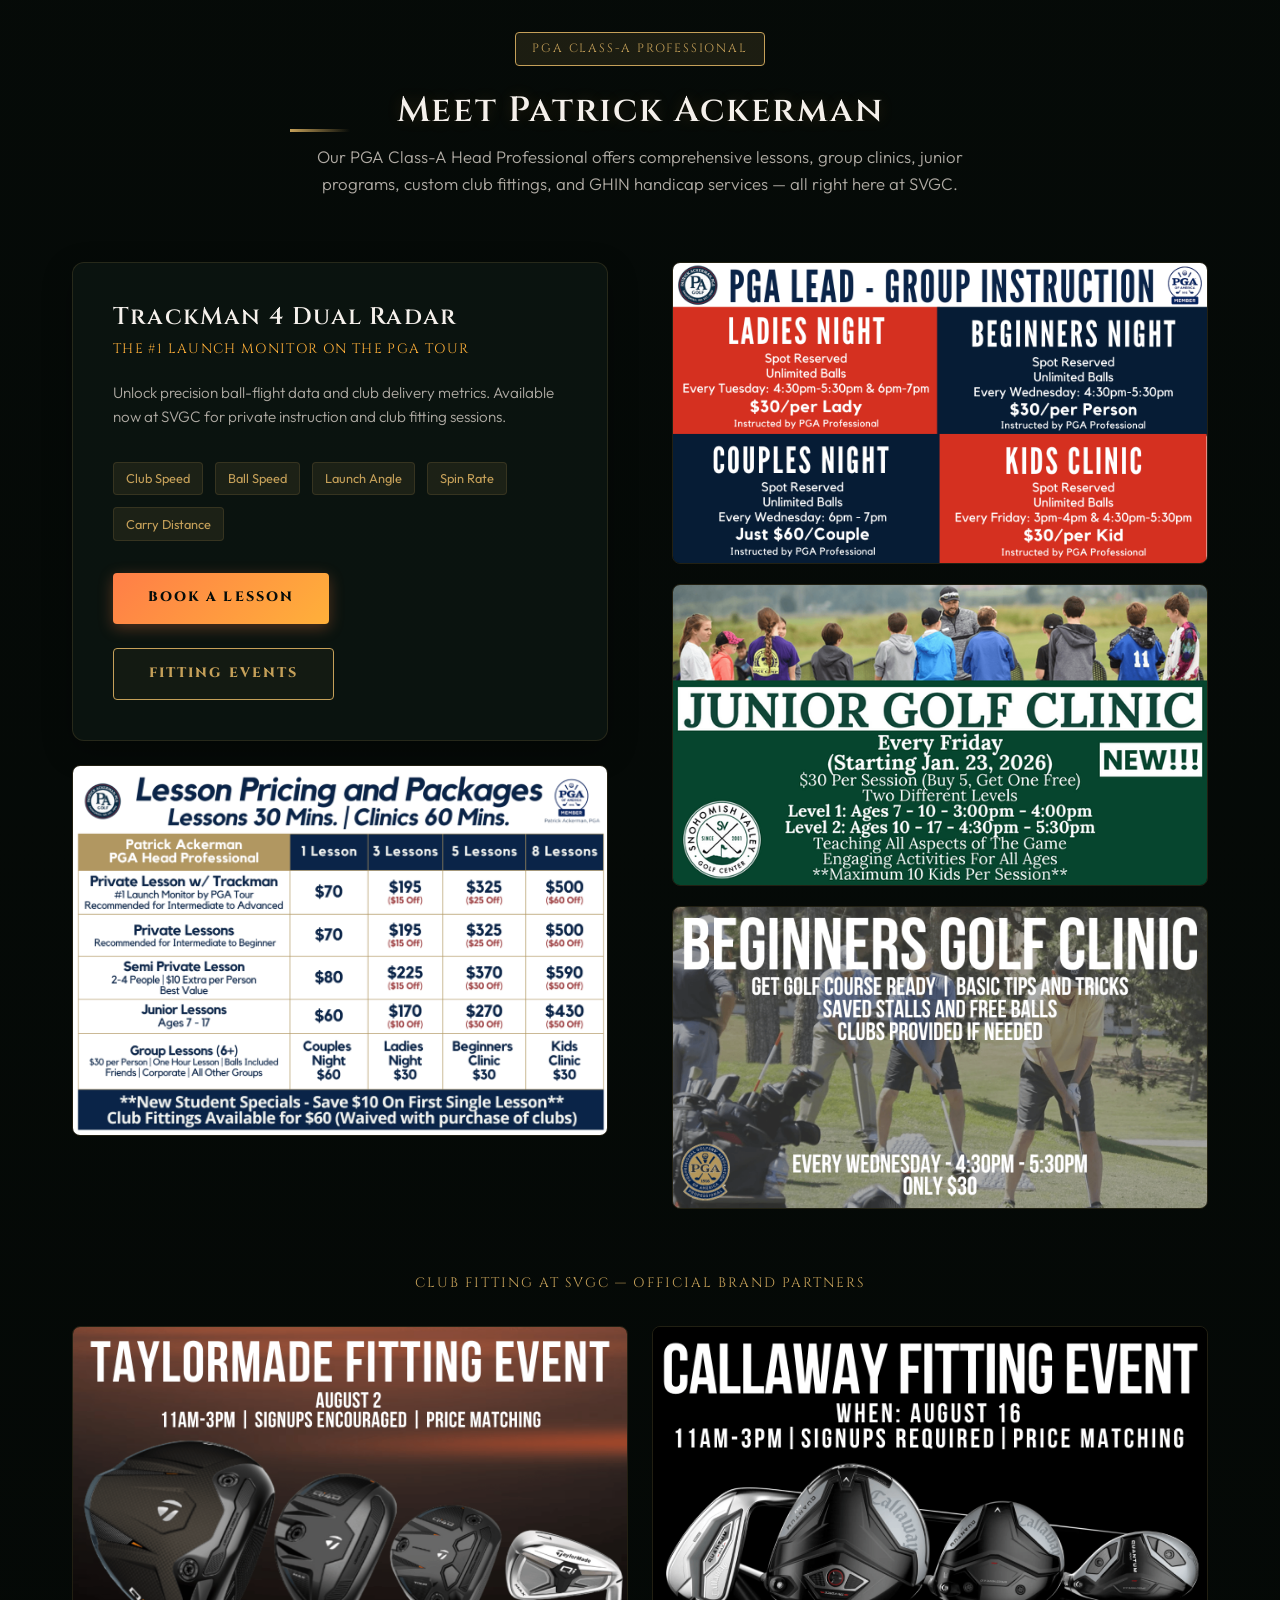
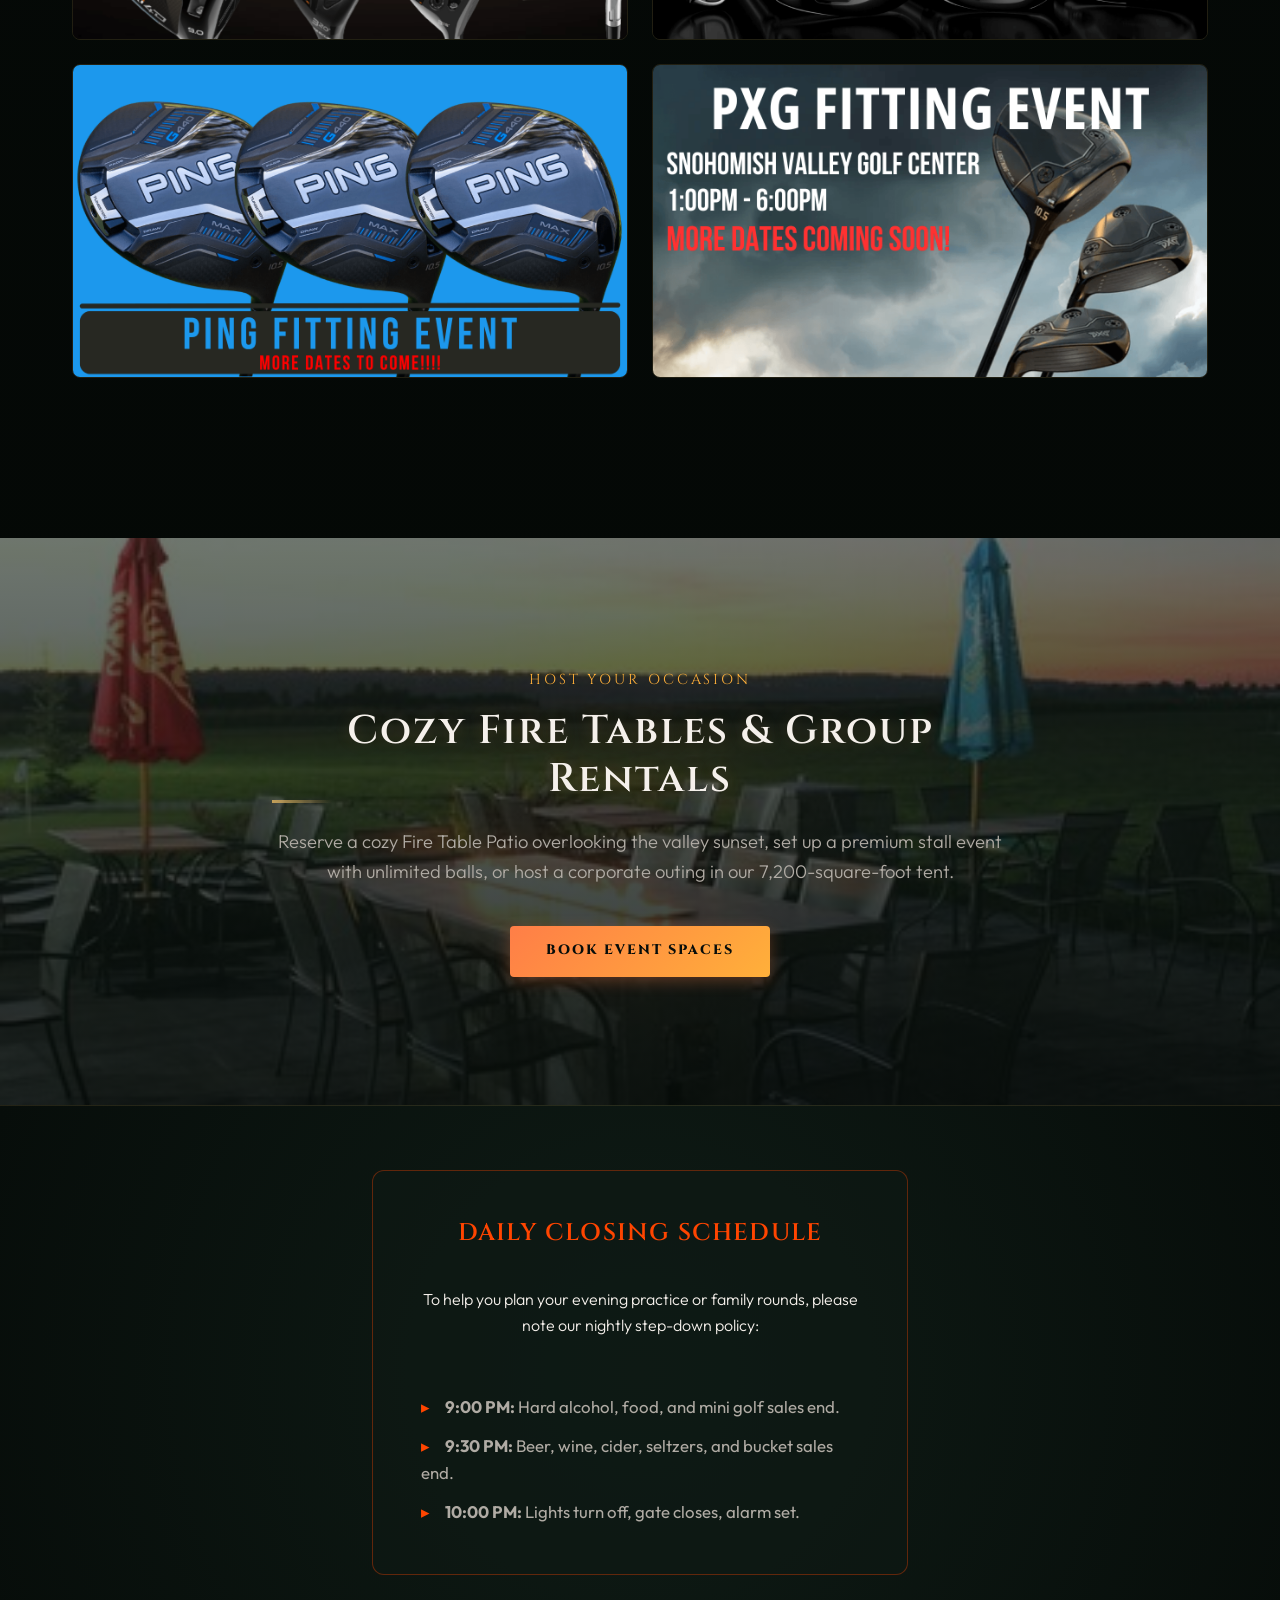
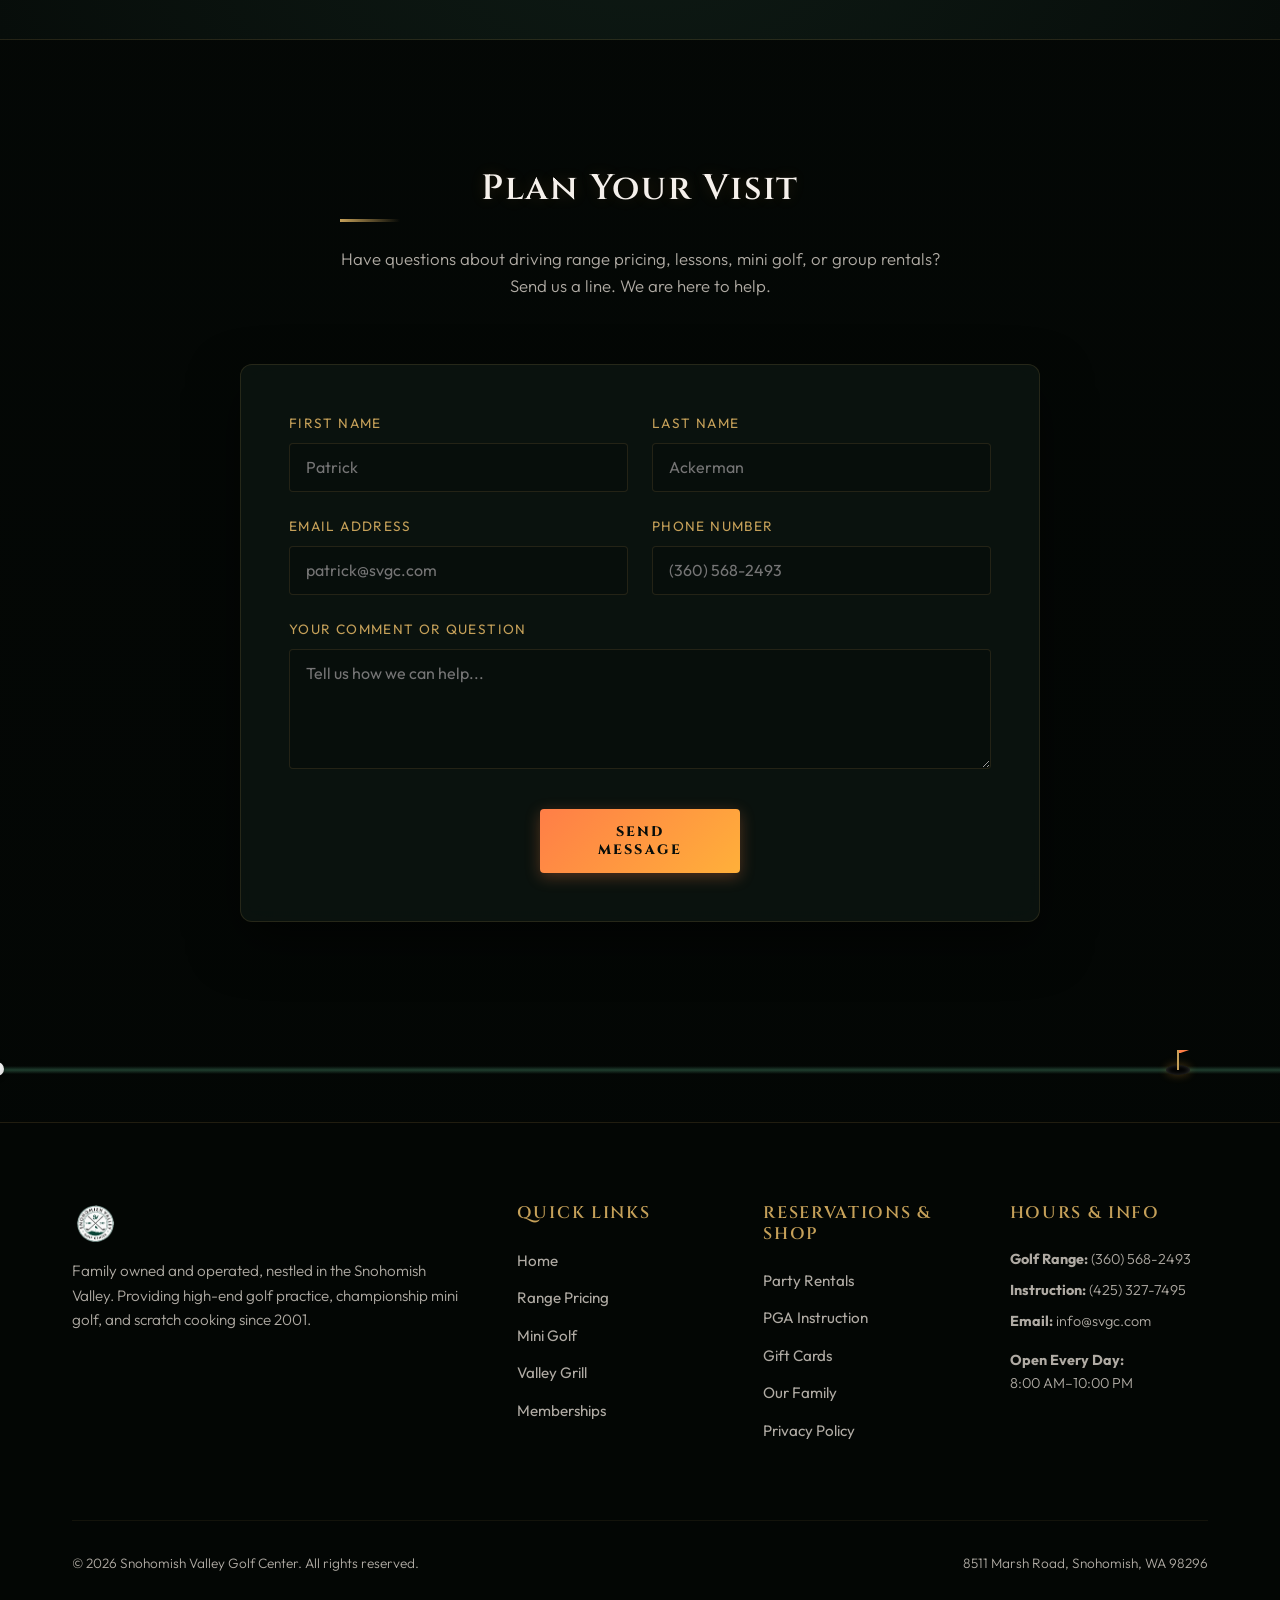
==== commit 675304ec: "Fix mobile layout: collapse inline grid columns and remove redundant home page section Inline grid-t" ====
--- a/index.html
+++ b/index.html
@@ -93,47 +93,6 @@
         </div>
     </section>
 
-    <!-- CORE FEATURES SECTION -->
-    <section class="section section-dark">
-        <div class="container">
-            <div style="text-align: center; max-width: 600px; margin: 0 auto 4rem auto;">
-                <h2>Unwind in the Valley</h2>
-                <p>Enjoy a relaxed environment designed for serious practice, family fun, or just a quiet evening by the fire.</p>
-            </div>
-            
-            <div class="glass-grid">
-                <!-- Card 1: Toptracer -->
-                <div class="glass-card">
-                    <svg class="glass-card-icon" viewBox="0 0 24 24">
-                        <path d="M12 2C6.48 2 2 6.48 2 12s4.48 10 10 10 10-4.48 10-10S17.52 2 12 2zm1 17.93c-3.95-.49-7-3.85-7-7.93 0-.62.08-1.21.21-1.79L9 15v1c0 1.1.9 2 2 2v1.93zm6.9-2.54c-.26-.81-1-1.39-1.9-1.39h-1v-3c0-.55-.45-1-1-1H8v-2h2c.55 0 1-.45 1-1V7h2c1.1 0 2-.9 2-2v-.41c2.93 1.19 5 4.06 5 7.41 0 2.08-.8 3.97-2.1 5.39z"/>
-                    </svg>
-                    <h3>Toptracer Range</h3>
-                    <p>All driving range stalls are equipped with Toptracer Range screens, included with the price of every bucket of balls. Track your stats, compete globally, or play virtual rounds.</p>
-                    <a href="toptracer.html" class="btn btn-secondary">Explore Range</a>
-                </div>
-
-                <!-- Card 2: Mini Golf -->
-                <div class="glass-card">
-                    <svg class="glass-card-icon" viewBox="0 0 24 24">
-                        <path d="M19 3H5c-1.1 0-2 .9-2 2v14c0 1.1.9 2 2 2h14c1.1 0 2-.9 2-2V5c0-1.1-.9-2-2-2zm-7 14c-1.66 0-3-1.34-3-3s1.34-3 3-3 3 1.34 3 3-1.34 3-3 3zm4-7.5c-.83 0-1.5-.67-1.5-1.5s.67-1.5 1.5-1.5 1.5.67 1.5 1.5-.67 1.5-1.5 1.5z"/>
-                    </svg>
-                    <h3>Championship Mini Golf</h3>
-                    <p>Play a round on our beautiful 18-hole championship mini-golf course. Open daily from 8:00 AM until 10:00 PM, with glowing twilight setups ideal for family fun or date night.</p>
-                    <a href="mini-golf.html" class="btn btn-secondary">Play Mini Golf</a>
-                </div>
-
-                <!-- Card 3: Valley Grill -->
-                <div class="glass-card">
-                    <svg class="glass-card-icon" viewBox="0 0 24 24">
-                        <path d="M11 9H9V2H7v7H5V2H3v7c0 2.12 1.66 3.84 3.75 3.97V22h2.5v-9.03C11.34 12.84 13 11.12 13 9V2h-2v7zm5-3h-3v7h3c1.1 0 2-.9 2-2V8c0-1.1-.9-2-2-2z"/>
-                    </svg>
-                    <h3>Valley Grill</h3>
-                    <p>Homestyle, from-scratch cooking with fresh ingredients. Grab breakfast burritos in the morning or order specialty cocktails and craft burgers directly to your hitting stall.</p>
-                    <a href="grill.html" class="btn btn-secondary">View Menu</a>
-                </div>
-            </div>
-        </div>
-    </section>
 
     <!-- TOPTRACER RANGE SPOTLIGHT -->
     <section class="section section-dark" style="border-top: 1px solid var(--border-color);">
--- a/style.css
+++ b/style.css
@@ -754,9 +754,10 @@
 }
 
 .tab-content.active {
-    display: flex;
-    flex-direction: column;
-    gap: 3rem;
+    display: grid;
+    grid-template-columns: 1.2fr 1fr;
+    gap: 3.5rem;
+    align-items: start;
     animation: fadeIn 0.6s ease;
 }
 
@@ -887,3 +888,63 @@
     }
 }
 
+/* --- MOBILE OVERRIDES FOR INLINE GRID LAYOUTS ---
+   Many sections use inline `grid-template-columns` for 2/3/4-column
+   layouts and fixed-width auto-fit grids. Inline styles aren't reached
+   by normal stylesheet rules, so these need !important + attribute
+   selectors to collapse properly on small screens and stop the page
+   from overflowing (which forces mobile browsers to zoom out). */
+@media (max-width: 768px) {
+    [style*="grid-template-columns: 1fr 1fr"],
+    [style*="grid-template-columns: 1.2fr 1fr"],
+    [style*="grid-template-columns: repeat(3, 1fr)"] {
+        grid-template-columns: 1fr !important;
+    }
+
+    [style*="grid-template-columns: repeat(4, 1fr)"] {
+        grid-template-columns: repeat(2, 1fr) !important;
+    }
+
+    [style*="grid-column: span 2"] {
+        grid-column: span 1 !important;
+    }
+
+    .contact-form-wrapper,
+    .calculator-card {
+        padding: 2rem 1.5rem;
+    }
+
+    .mobile-stack-row {
+        flex-direction: column !important;
+        align-items: flex-start !important;
+        gap: 1rem !important;
+    }
+
+    .mobile-stack-row > * {
+        max-width: 100% !important;
+    }
+}
+
+@media (max-width: 480px) {
+    .container {
+        padding: 0 1.25rem;
+    }
+
+    .section {
+        padding: 3.5rem 0;
+    }
+
+    h1 { font-size: 2.1rem; }
+    h2 { font-size: 1.5rem; }
+    h3 { font-size: 1.25rem; }
+
+    .glass-grid,
+    .grid-3-cols,
+    [style*="minmax(280px"],
+    [style*="minmax(300px"],
+    [style*="minmax(320px"],
+    [style*="grid-template-columns: repeat(4, 1fr)"] {
+        grid-template-columns: 1fr !important;
+    }
+}
+
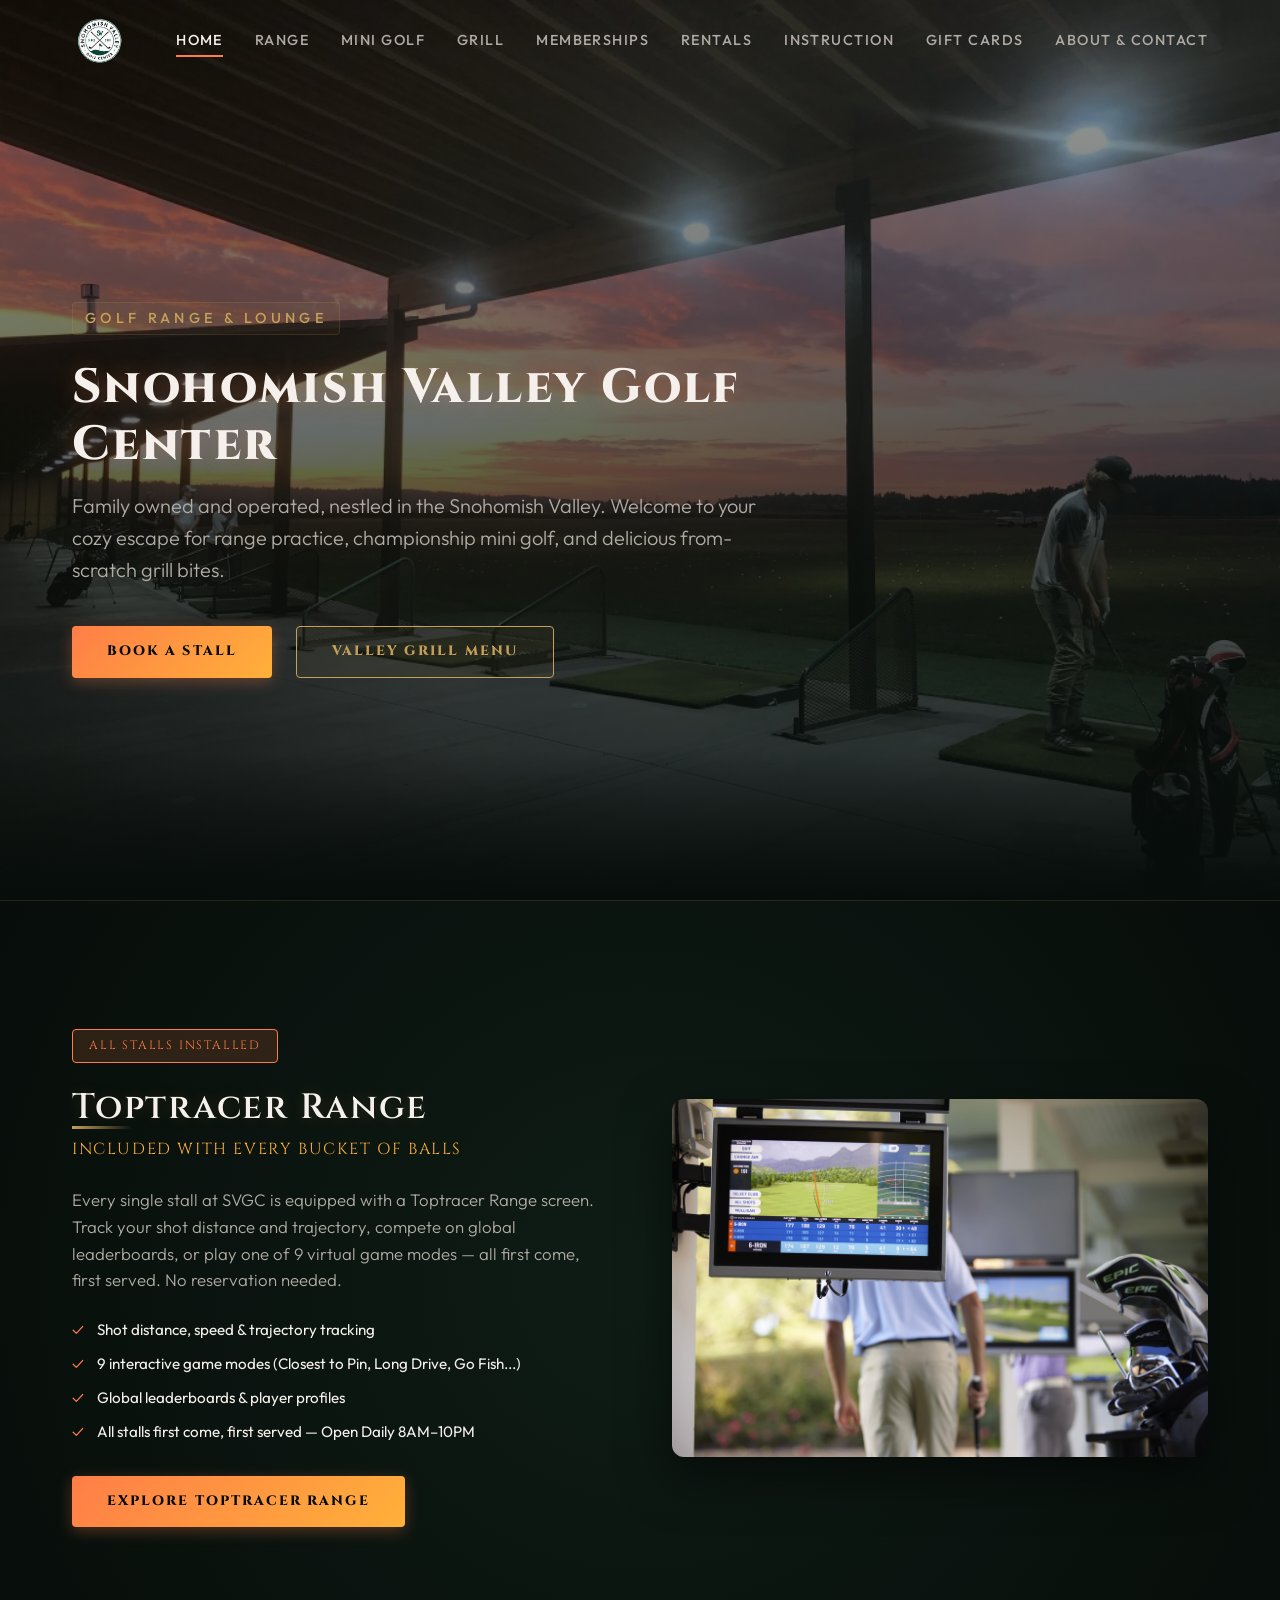
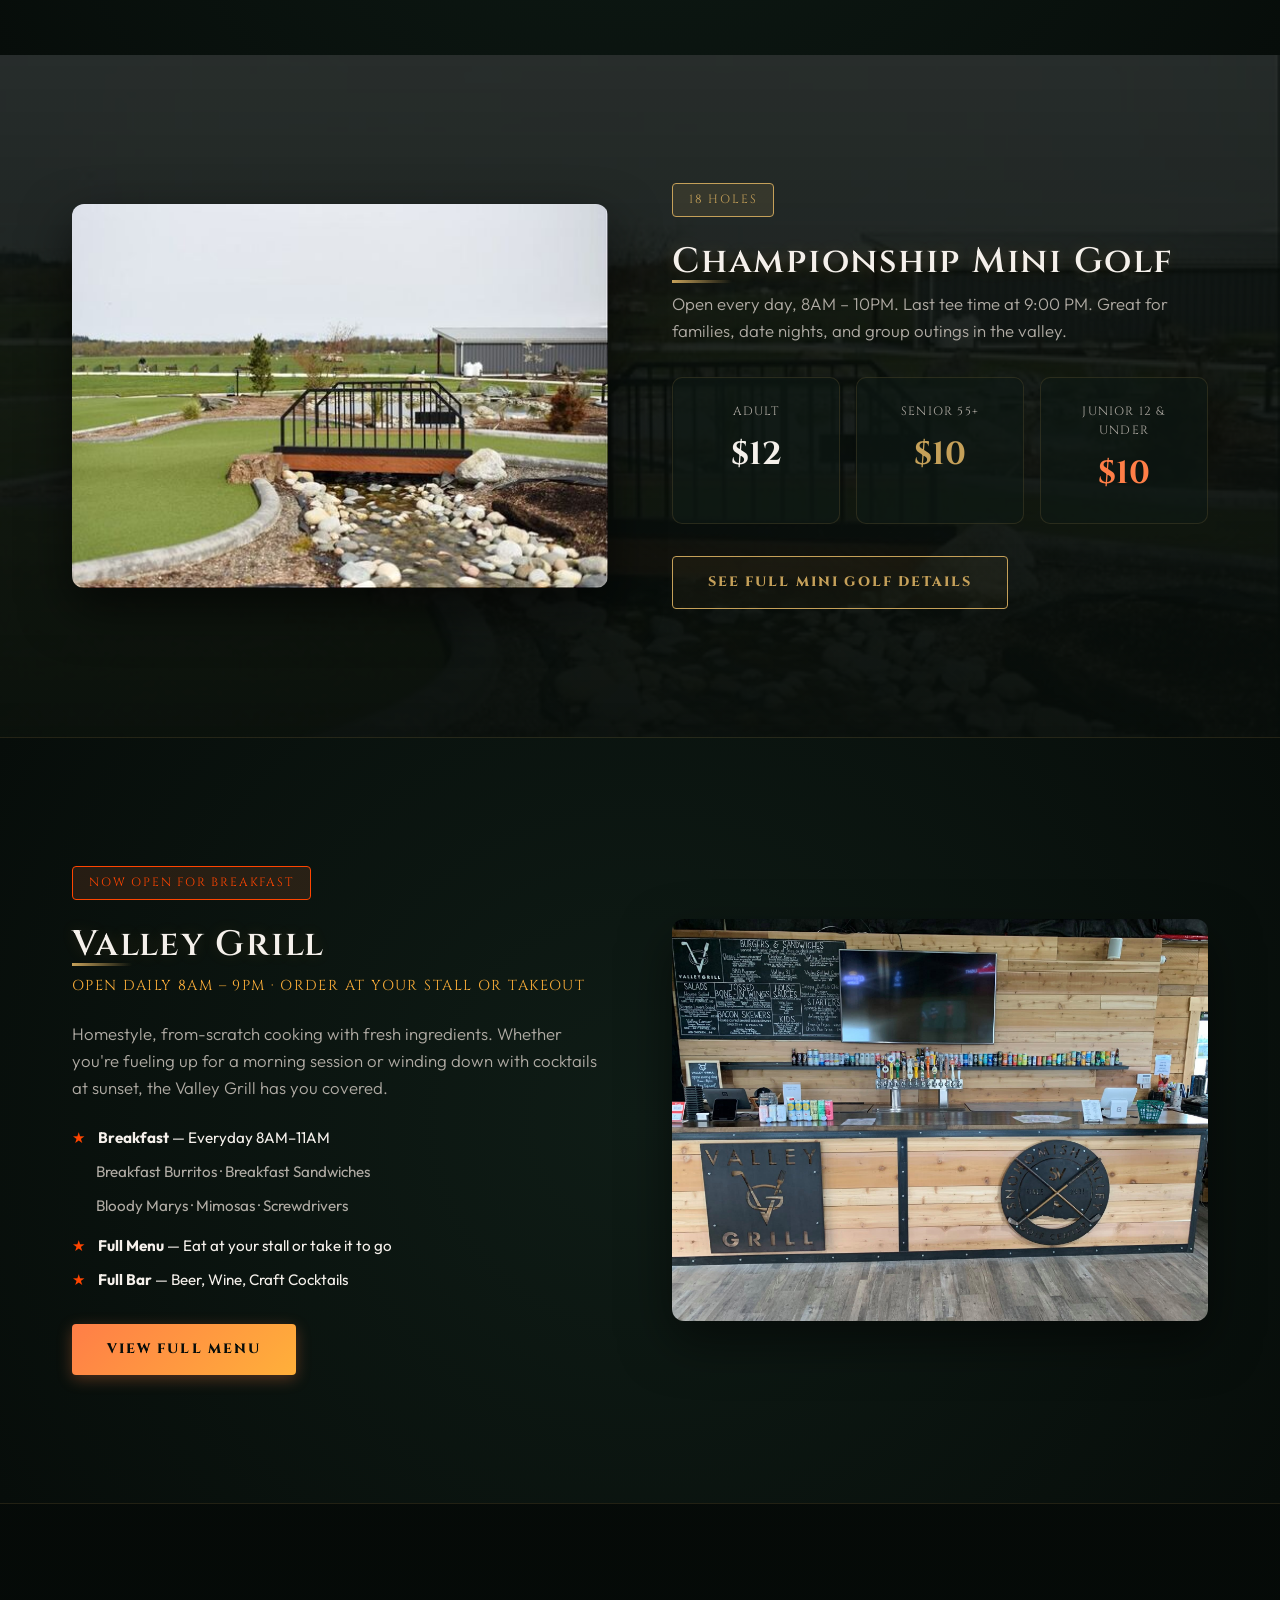
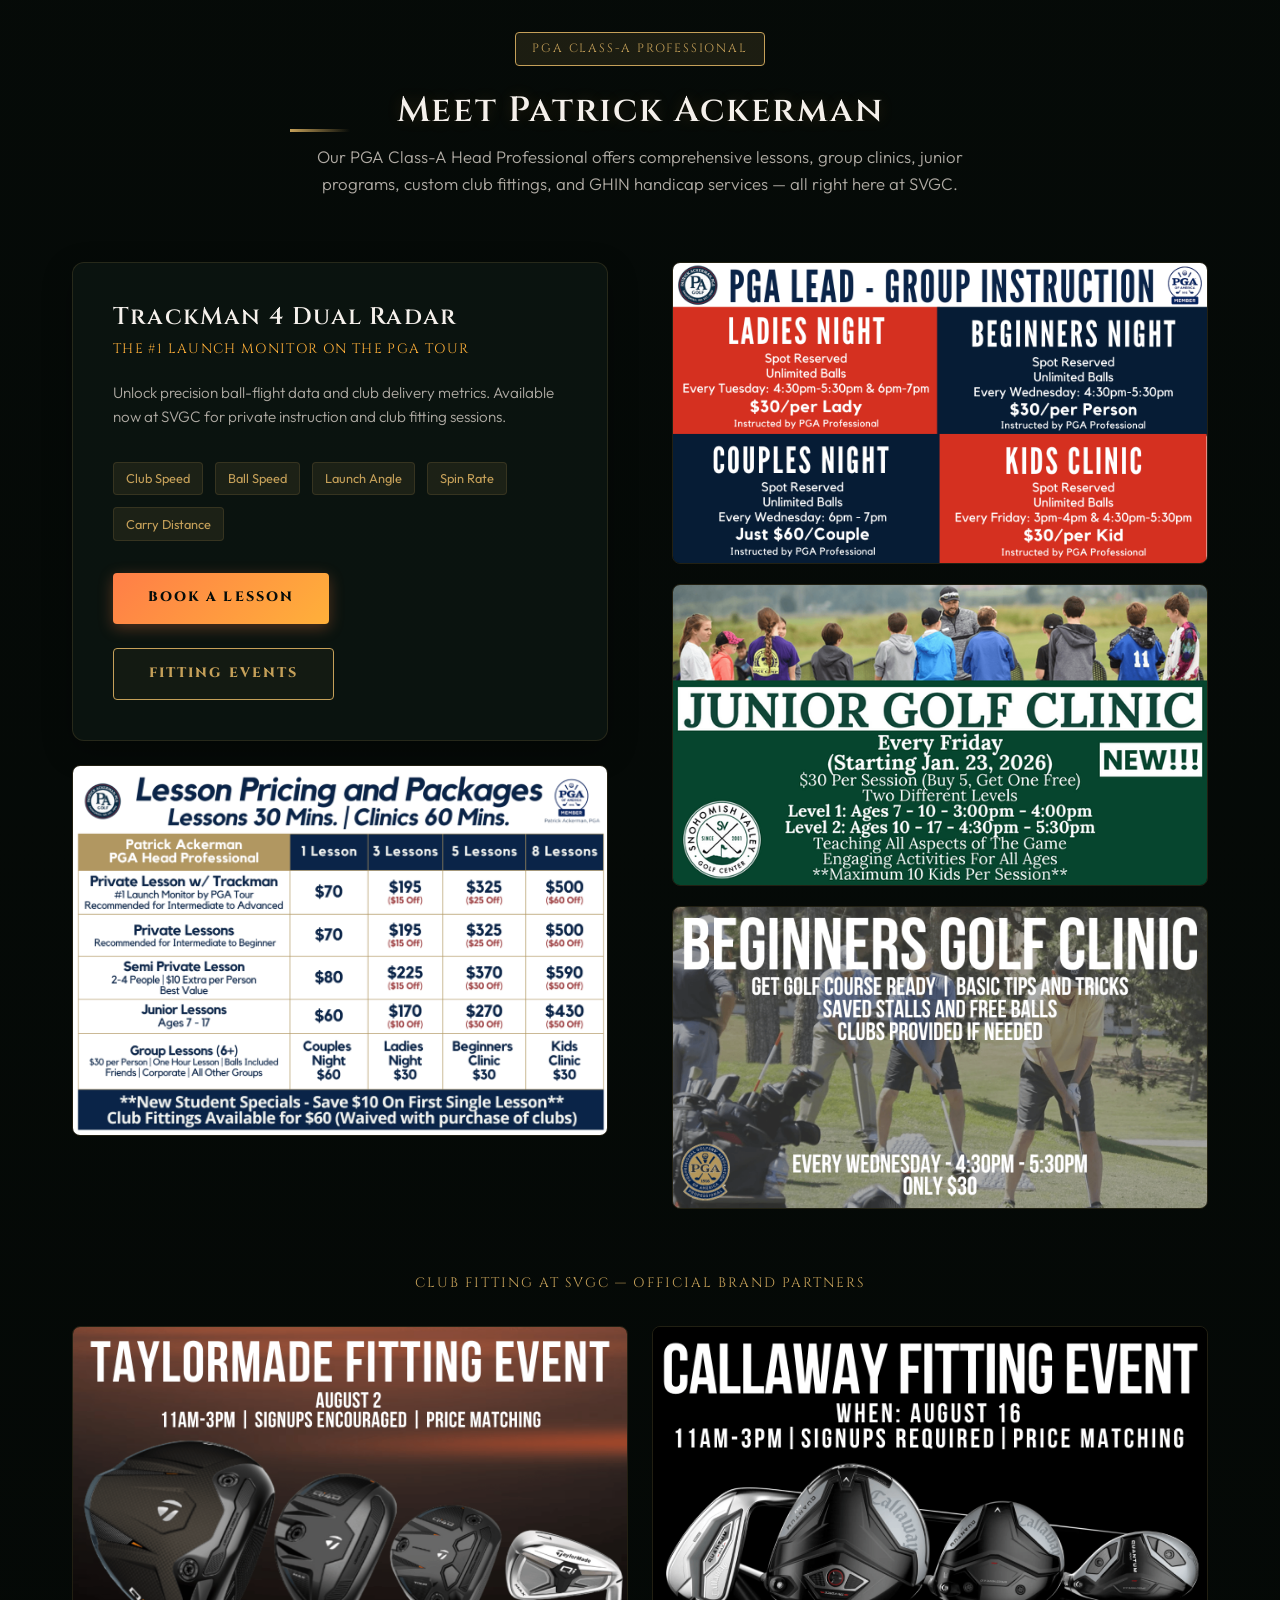
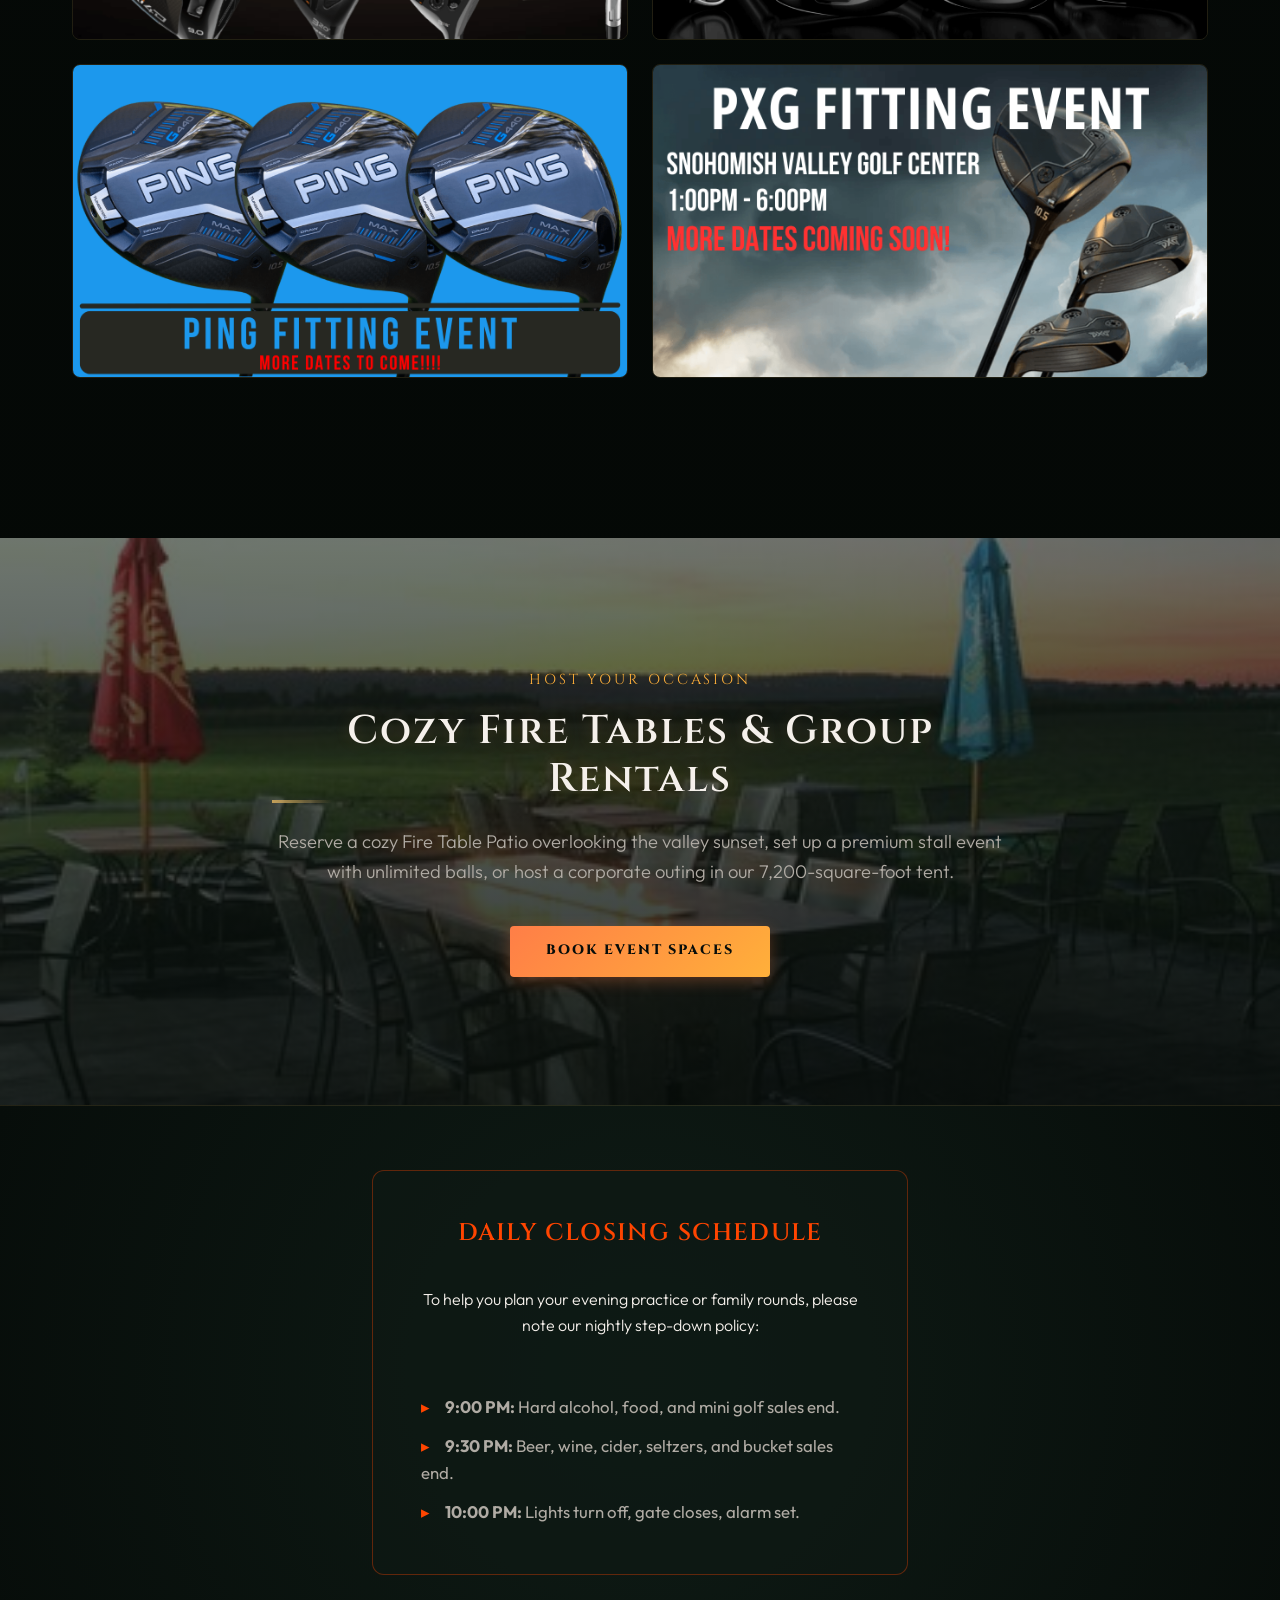
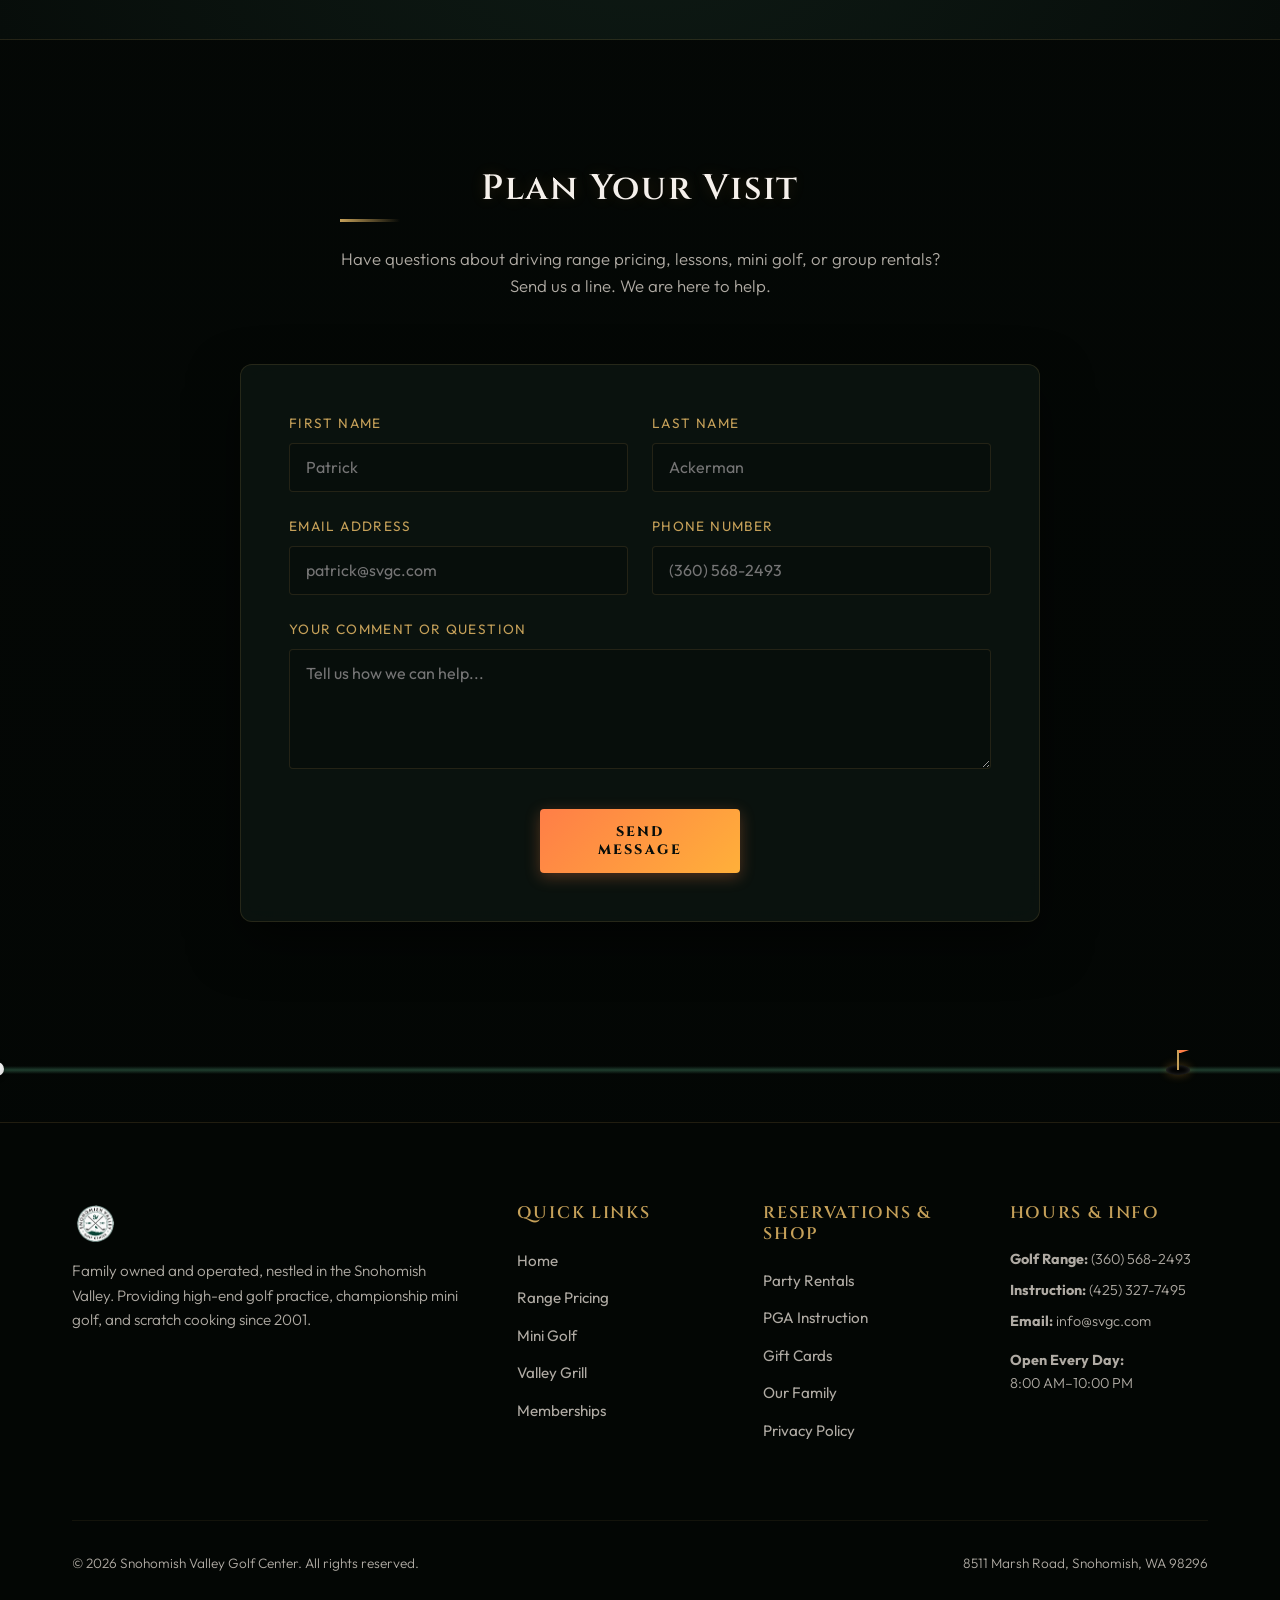
==== commit 78551509: "Update homepage hero heading" ====
--- a/index.html
+++ b/index.html
@@ -83,7 +83,7 @@
         <div class="container">
             <div class="hero-content">
                 <span class="hero-tagline">Golf Range & Lounge</span>
-                <h1>Warm Fires, Twilight Swings</h1>
+                <h1>Snohomish Valley Golf Center</h1>
                 <p class="hero-desc">Family owned and operated, nestled in the Snohomish Valley. Welcome to your cozy escape for range practice, championship mini golf, and delicious from-scratch grill bites.</p>
                 <div class="btn-group">
                     <a href="toptracer.html" class="btn btn-primary">Book a Stall</a>
